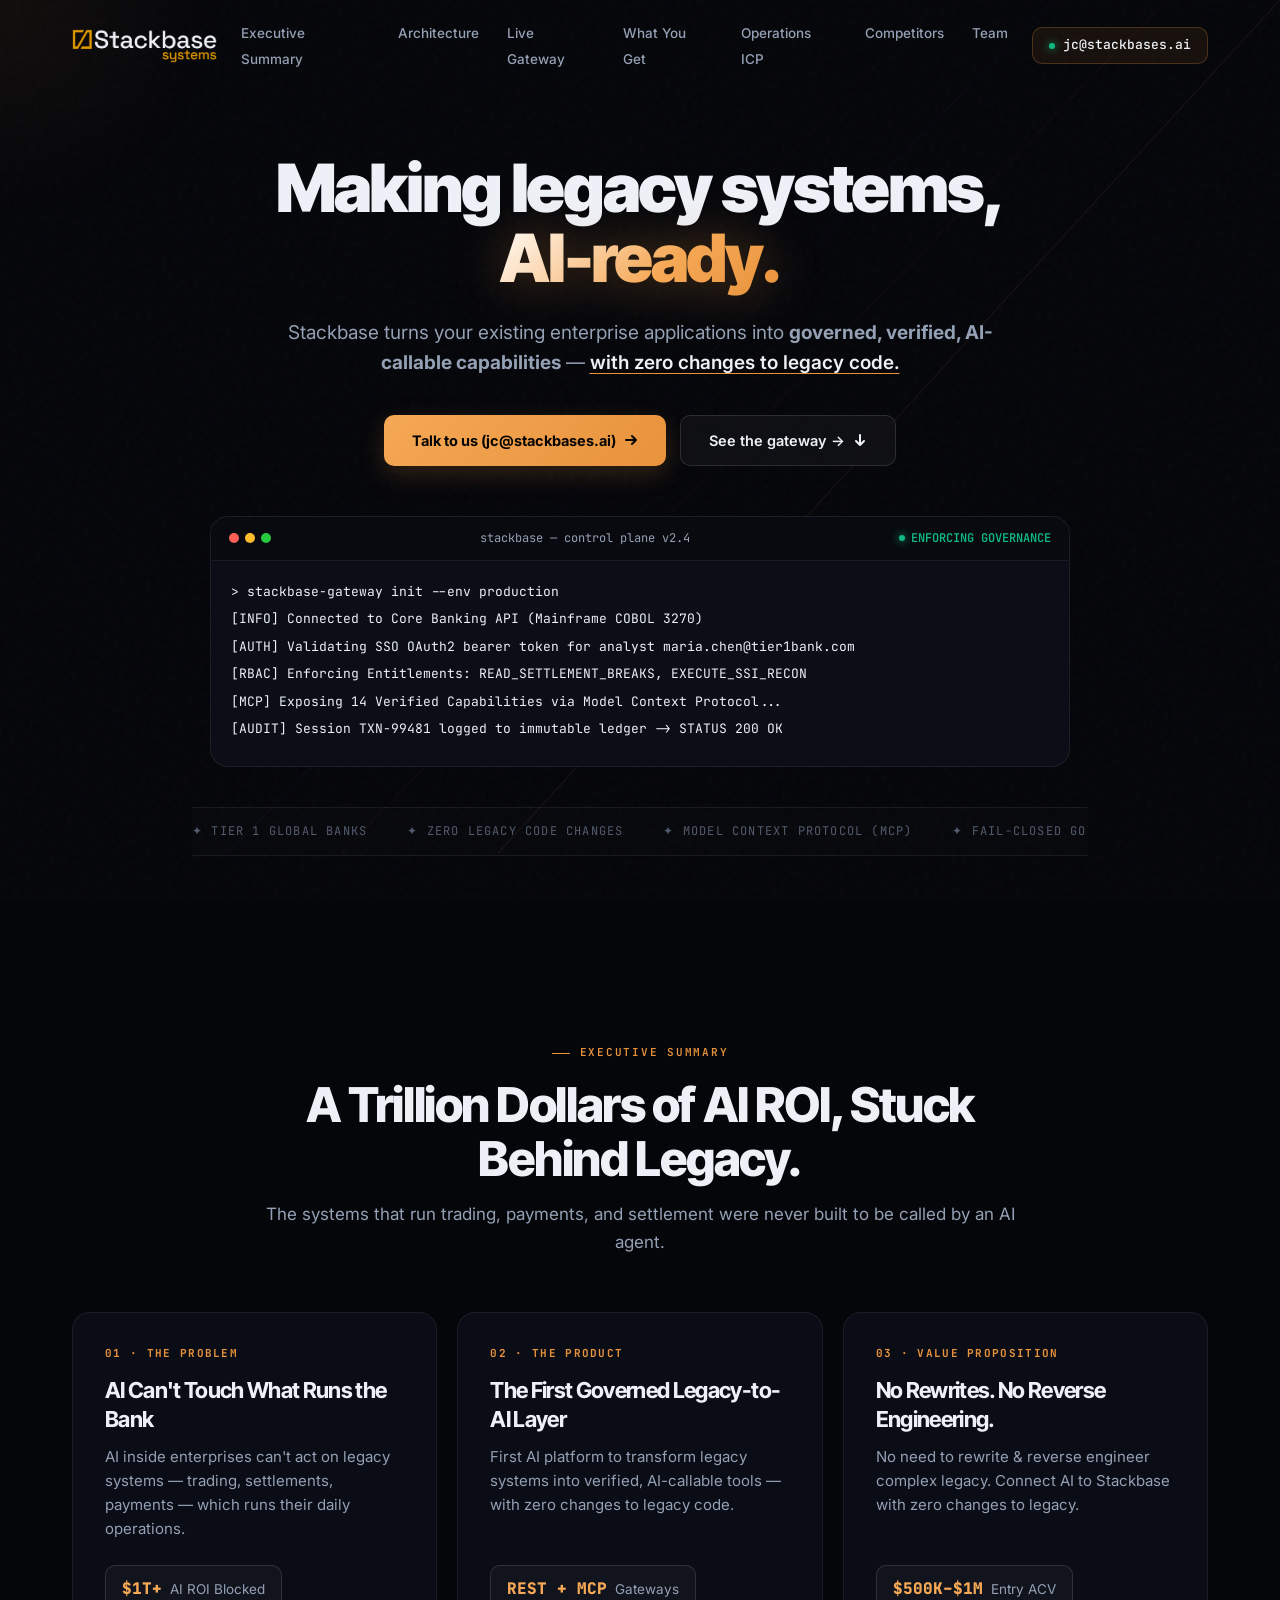
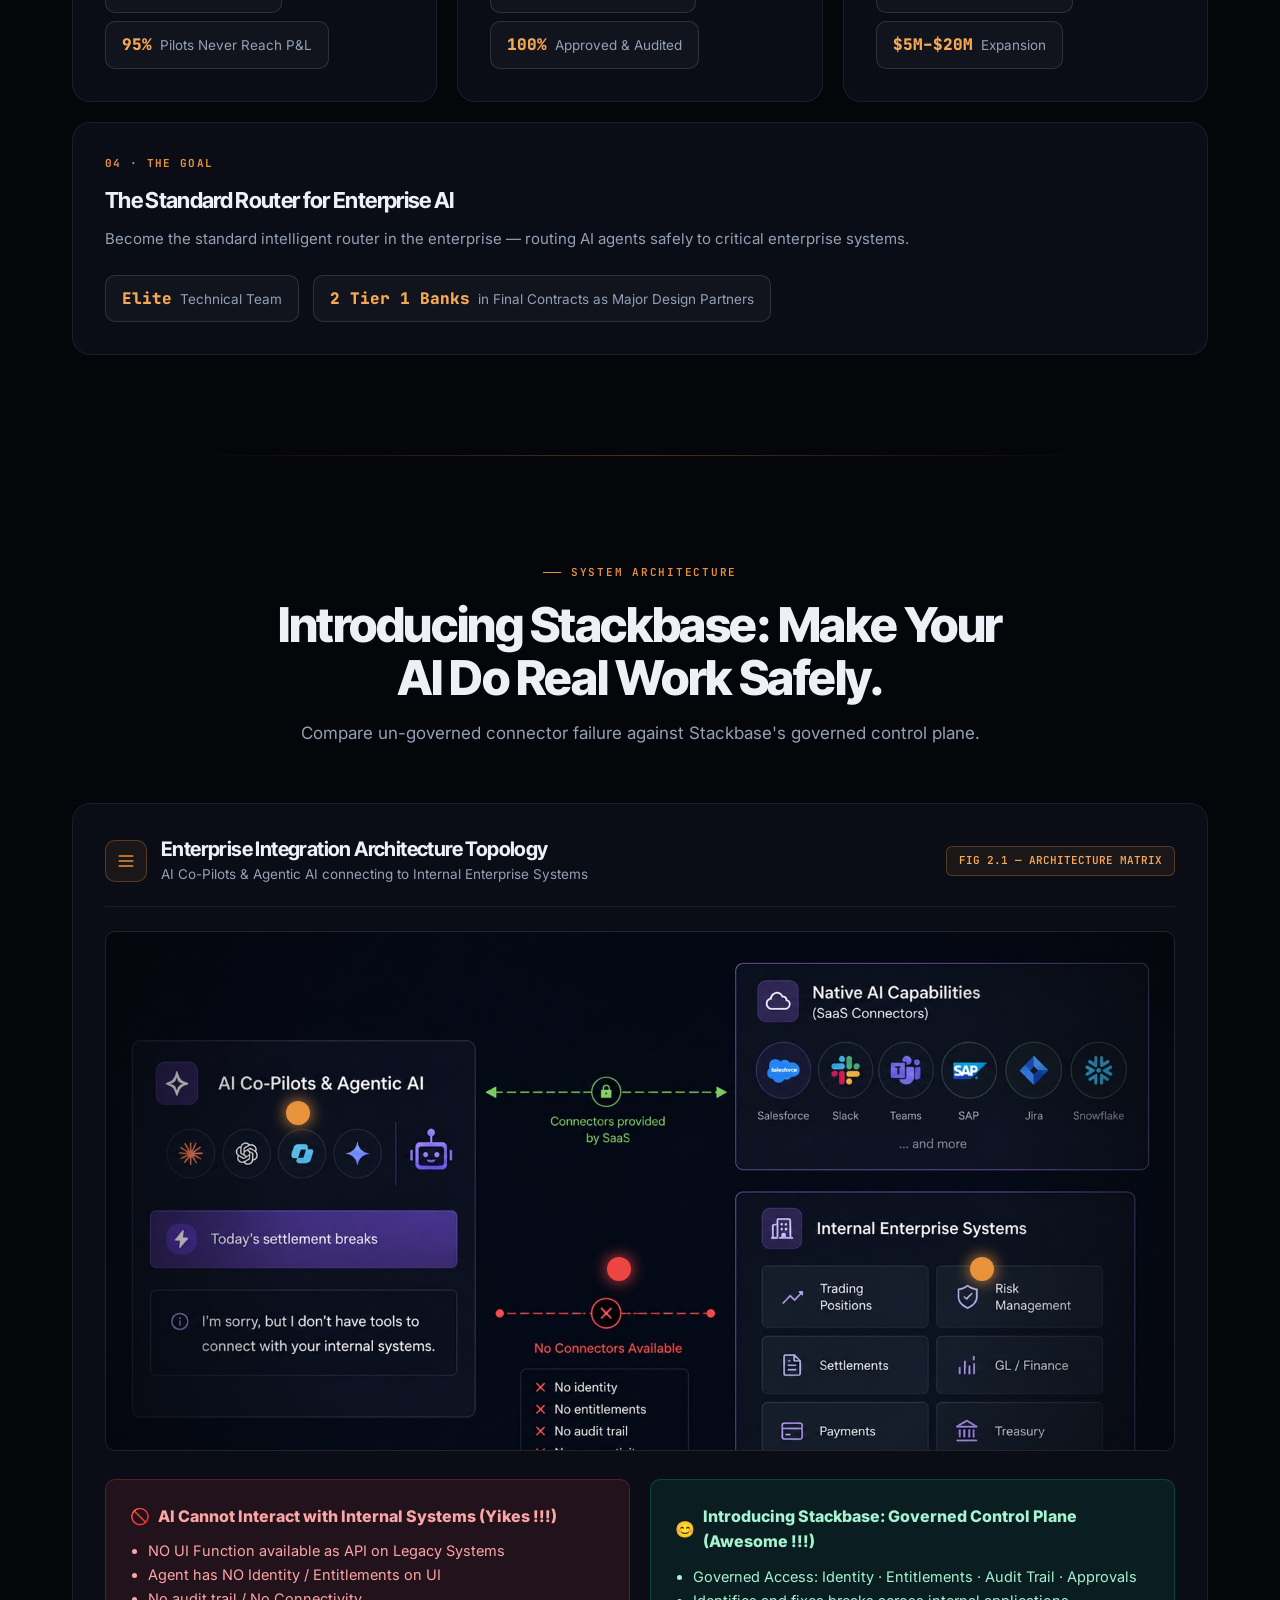
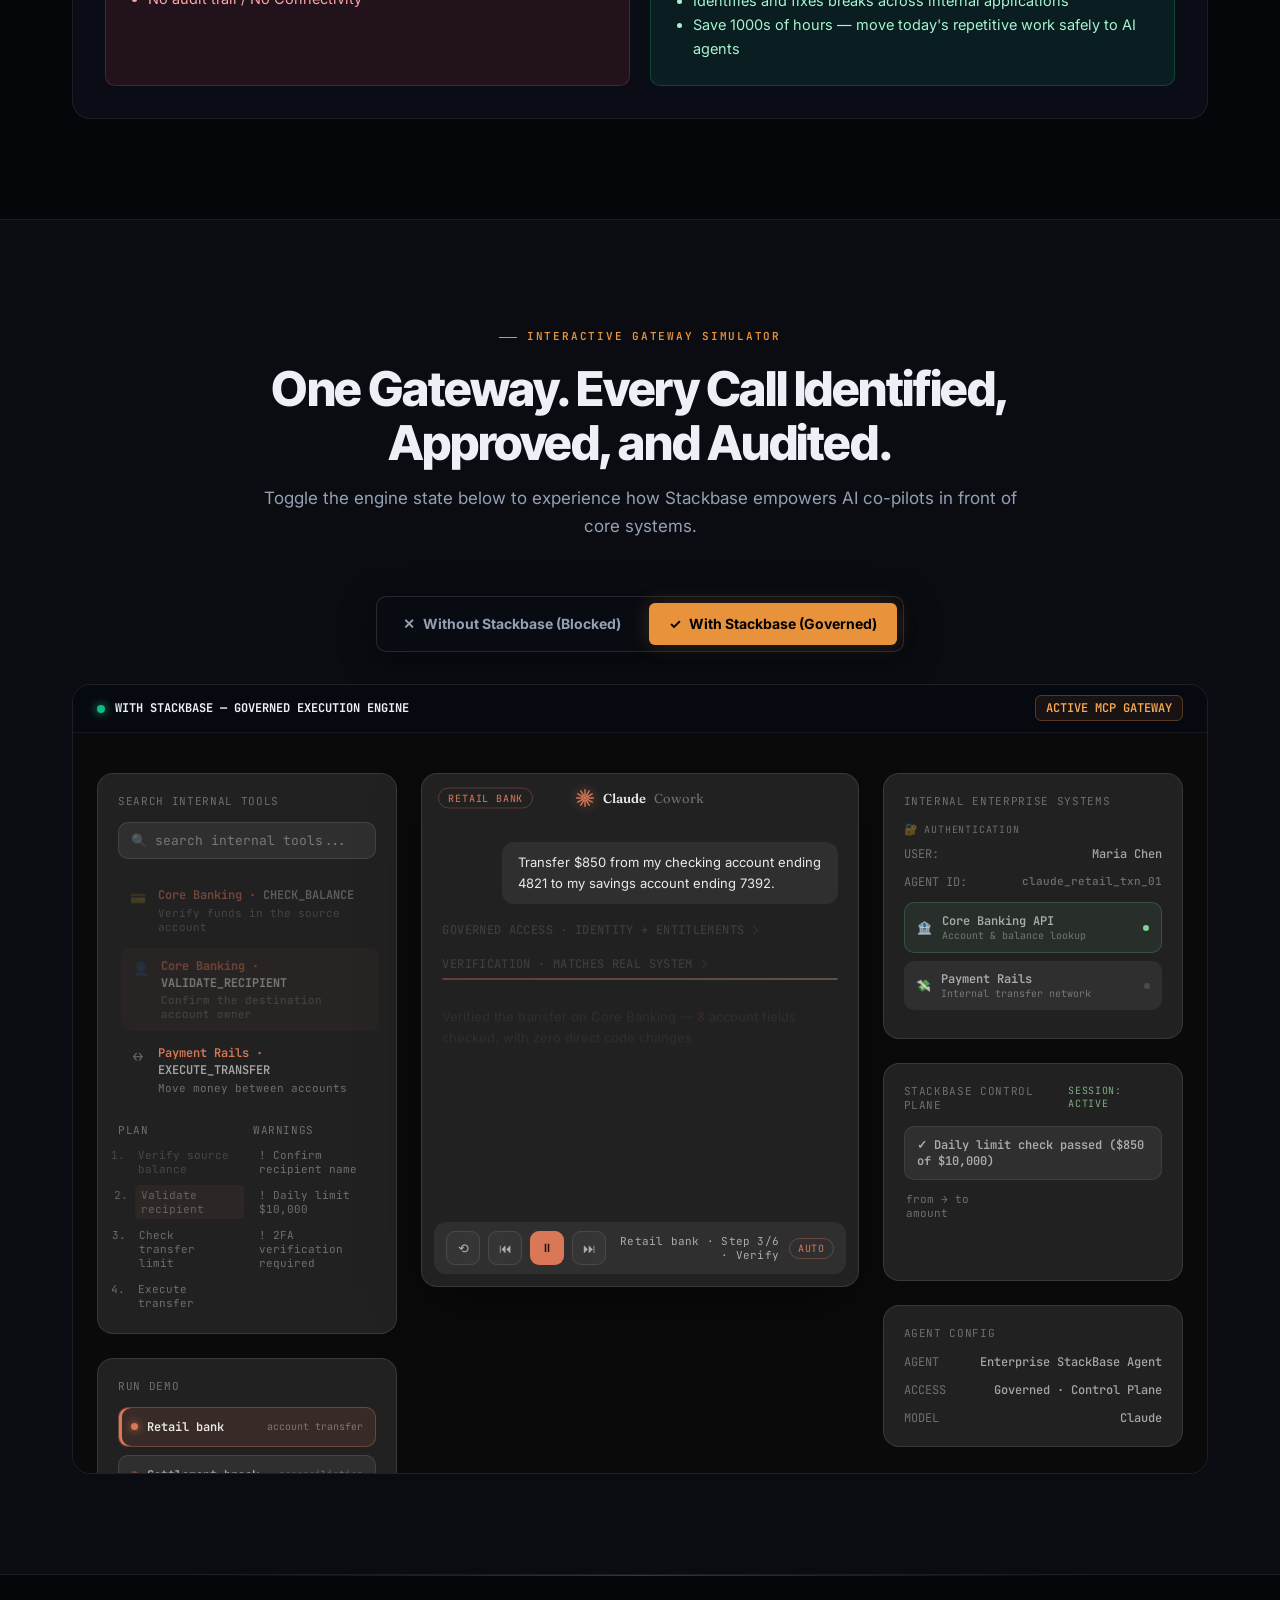
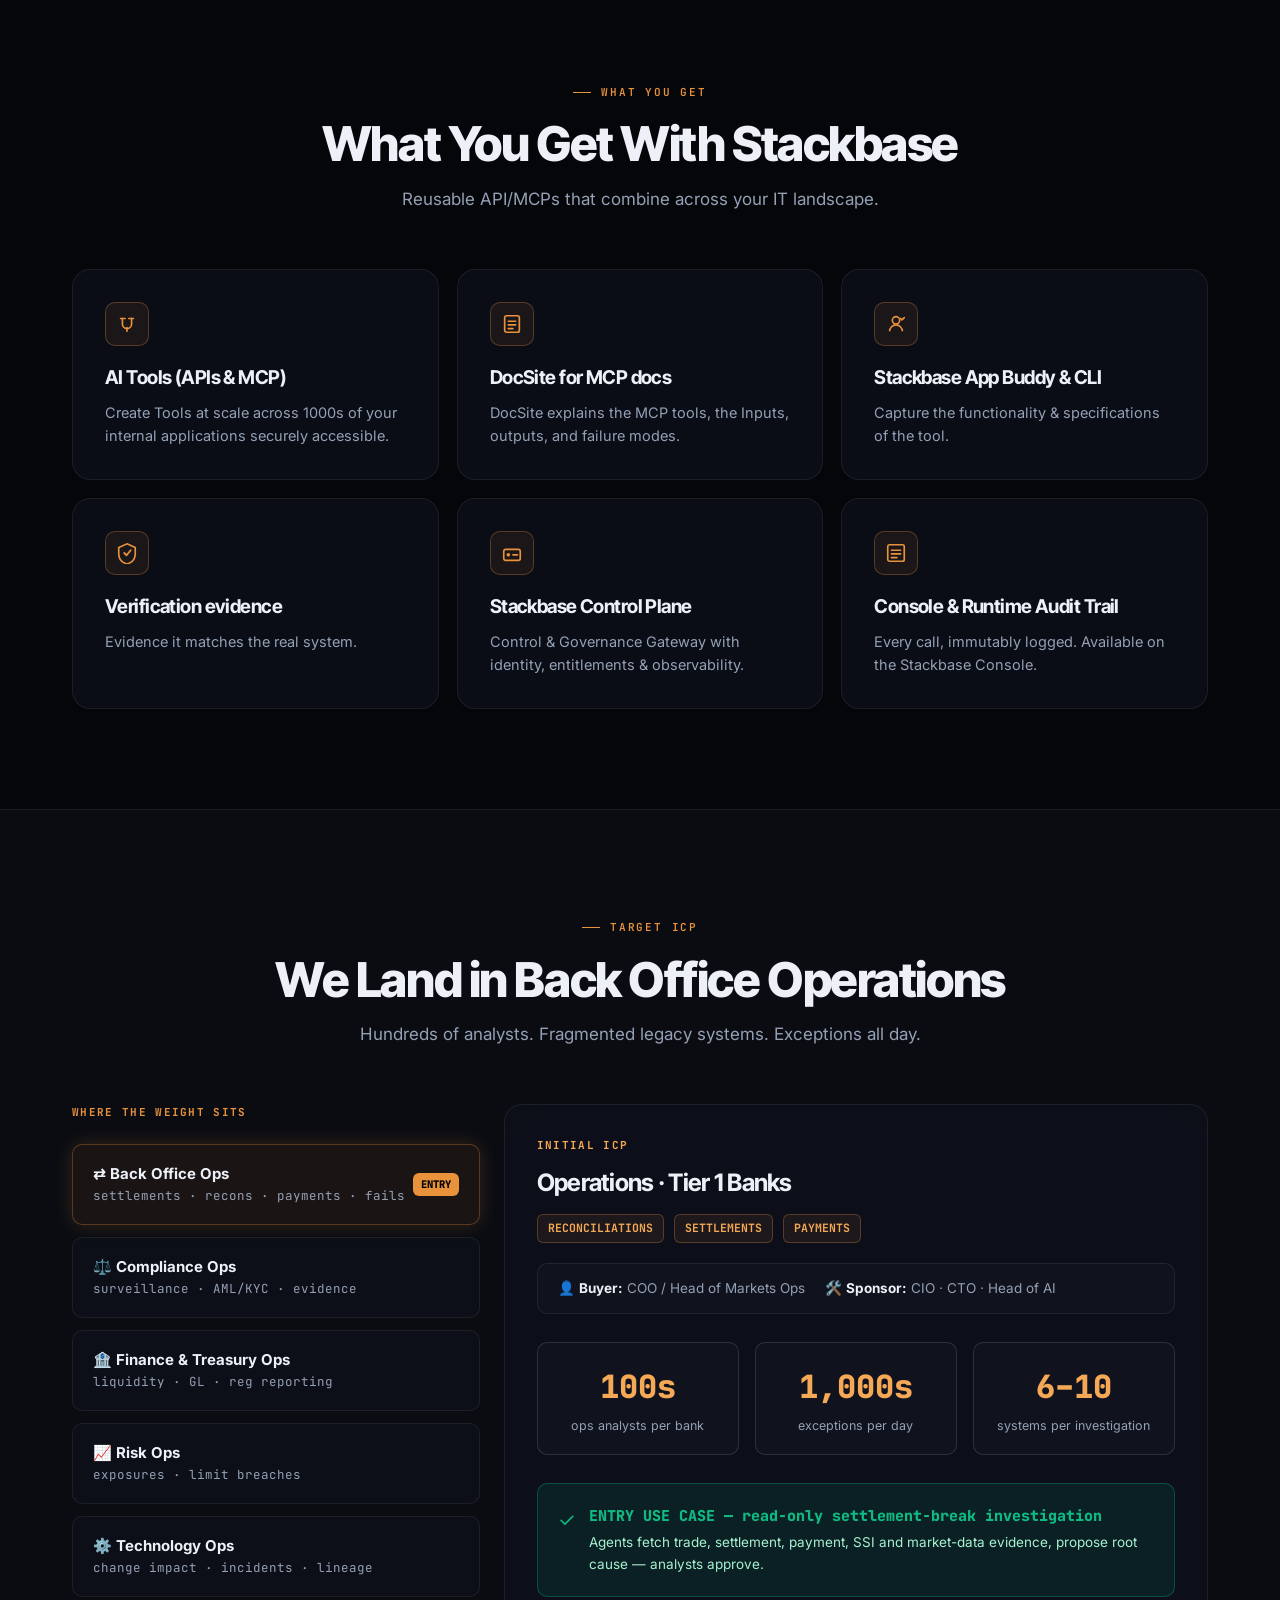
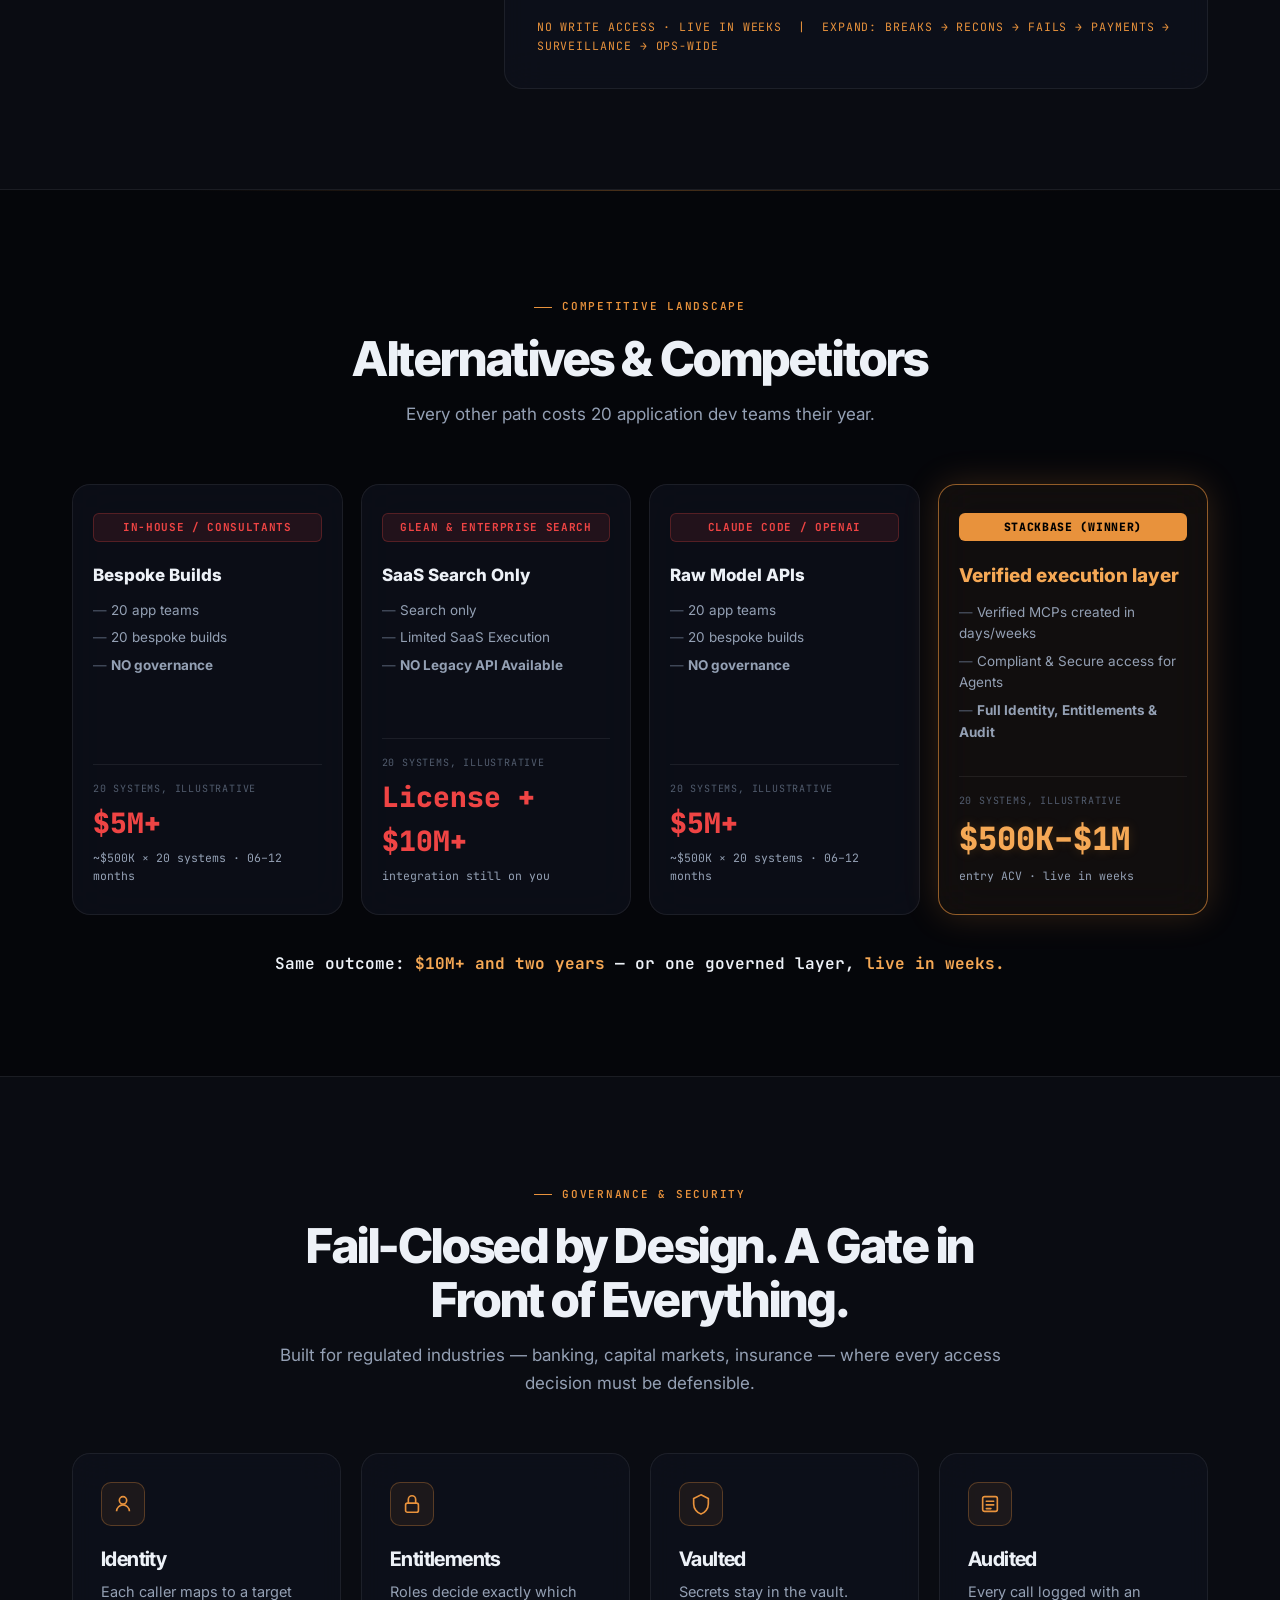
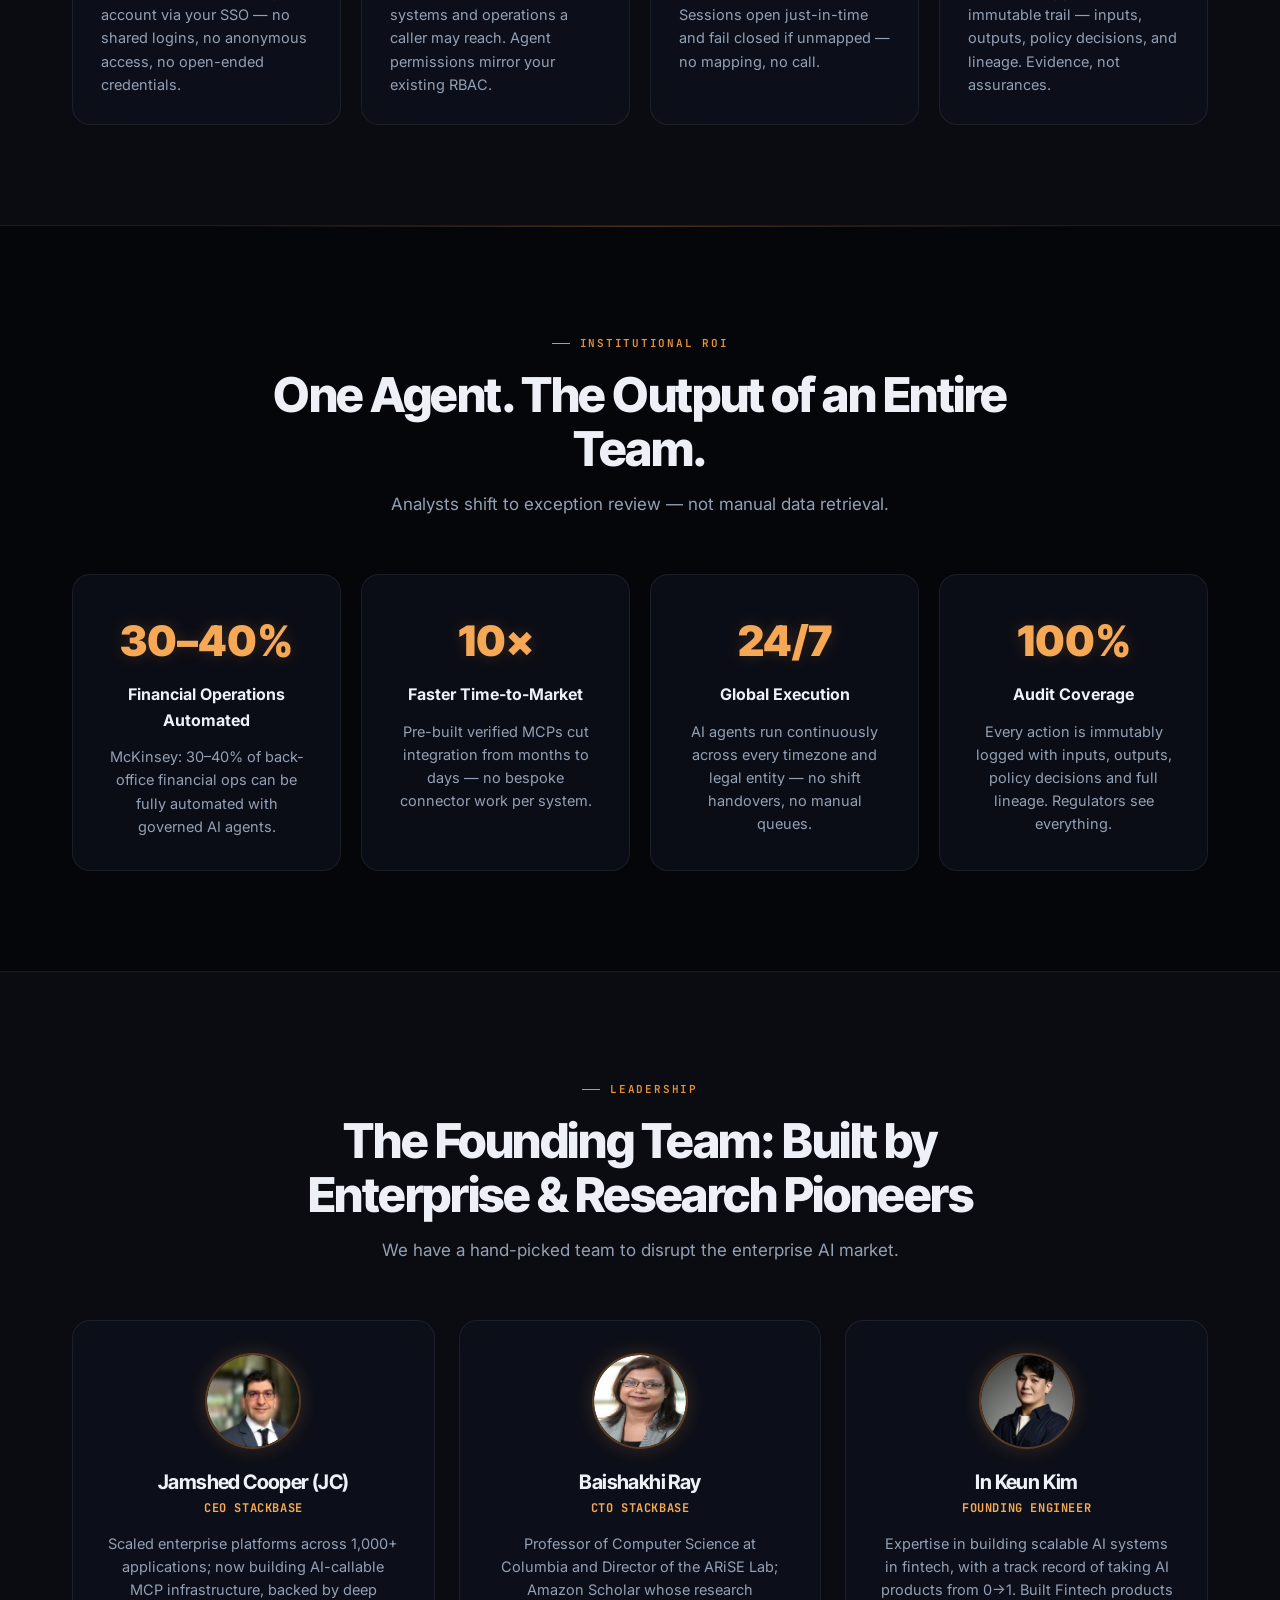
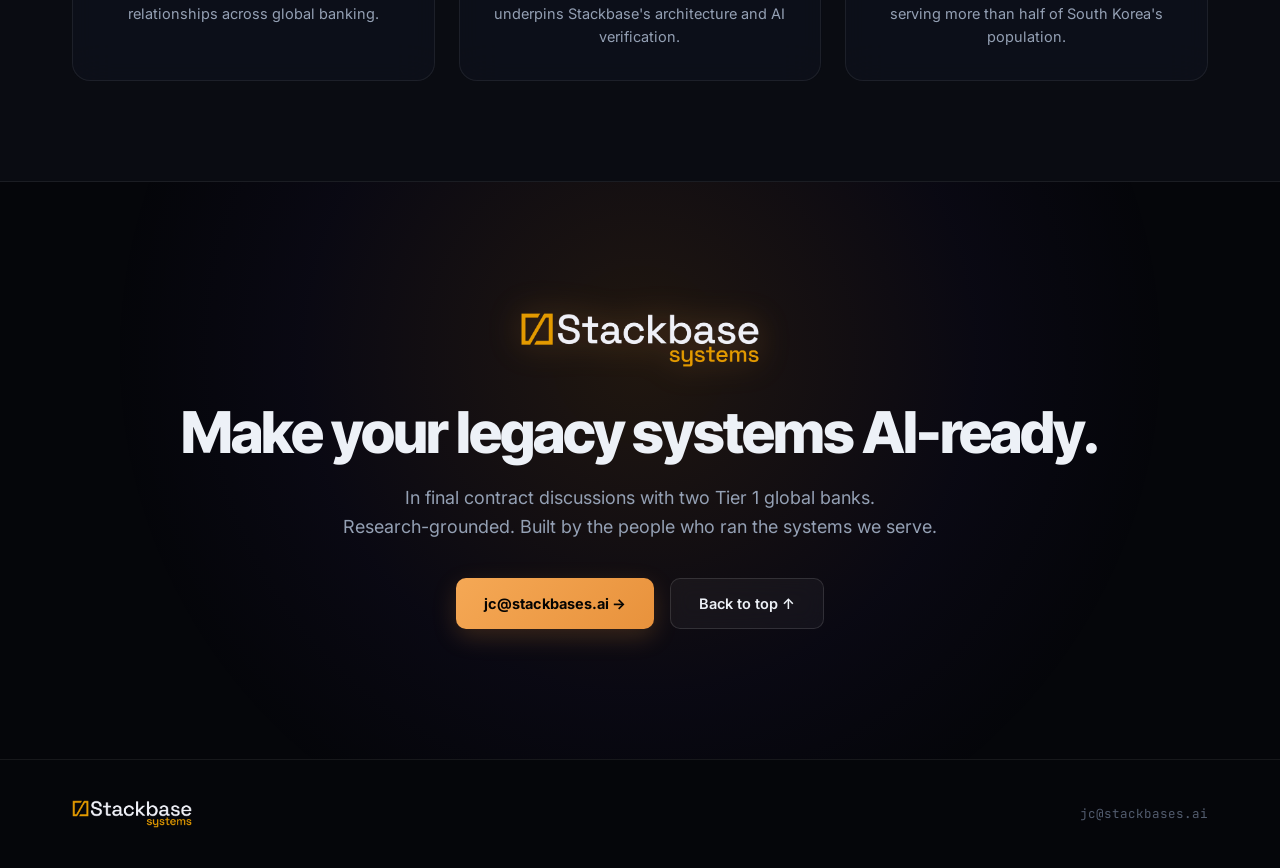
==== index.html @ 6e6e5e4a "Initial commit" ====
<!DOCTYPE html>
<html lang="en">

<head>
  <meta charset="UTF-8">
  <meta name="viewport" content="width=device-width, initial-scale=1.0">
  <title>Stackbase Systems — Making legacy systems, AI-ready.</title>
  <meta name="description"
    content="Stackbase turns your existing enterprise applications into governed, verified, AI-callable capabilities with zero changes to legacy code.">
  <meta property="og:title" content="Stackbase Systems — Making legacy systems, AI-ready.">
  <meta name="theme-color" content="#05060A">
  <link rel="preconnect" href="https://fonts.googleapis.com">
  <link rel="preconnect" href="https://fonts.gstatic.com" crossorigin>
  <link
    href="https://fonts.googleapis.com/css2?family=Inter+Tight:wght@500;600;700;800;900&family=Inter:wght@300;400;500;600;700&family=JetBrains+Mono:wght@400;500;600;700&display=swap"
    rel="stylesheet">
  <link rel="stylesheet" href="styles.css">
</head>

<body class="dark-theme">

  <!-- GLOBAL AMBIENT LAYERS -->
  <div id="scroll-progress"></div>
  <canvas id="aurora-canvas"></canvas>
  <canvas id="spark-canvas"></canvas>
  <div id="cursor-blob"></div>
  <div id="cursor-dot"></div>
  <div id="noise-overlay"></div>

  <!-- ================================================================ NAVBAR ================================================================ -->
  <header class="site-nav" id="siteNav">
    <div class="container nav-inner">
      <a href="#top" class="brand" aria-label="Stackbase Systems">
        <img src="logo.png" alt="Stackbase Systems Logo" class="brand-logo">
      </a>
      <nav>
        <ul class="nav-links" id="navLinks">
          <li><a href="#problem">Executive Summary</a></li>
          <li><a href="#architecture">Architecture</a></li>
          <li><a href="#signature">Live Gateway</a></li>
          <li><a href="#what-you-get">What You Get</a></li>
          <li><a href="#icp">Operations ICP</a></li>
          <li><a href="#competitors">Competitors</a></li>
          <li><a href="#team">Team</a></li>
        </ul>
      </nav>
      <div class="nav-right">
        <a href="mailto:jc@stackbases.ai" class="nav-cta" data-copy-email>
          <span class="nav-cta-dot"></span>jc@stackbases.ai
        </a>
        <button class="nav-mob-toggle" id="navToggle" aria-label="Toggle Menu">MENU</button>
      </div>
    </div>
  </header>

  <!-- ================================================================ HERO SECTION ================================================================ -->
  <div id="top"></div>
  <section class="hero" id="hero">
    <canvas id="grid-canvas"></canvas>
    <div class="hero-beams" aria-hidden="true">
      <svg viewBox="0 0 900 600" preserveAspectRatio="none" fill="none">
        <line class="beam" x1="900" y1="0" x2="350" y2="600" stroke="rgba(232,146,60,.4)" stroke-width="0.7" />
        <line class="beam" x1="820" y1="0" x2="240" y2="600" stroke="rgba(232,146,60,.3)" stroke-width="0.5" />
        <line class="beam" x1="740" y1="0" x2="160" y2="600" stroke="rgba(139,92,246,.3)" stroke-width="0.5" />
        <line class="beam" x1="660" y1="0" x2="80" y2="600" stroke="rgba(232,146,60,.2)" stroke-width="0.4" />
      </svg>
    </div>

    <div class="container hero-content">
      <div class="hero-eyebrow" data-reveal>
      </div>

      <h1 class="hero-h1" id="heroH1" data-reveal data-reveal-delay="100">
        <span class="h1-line1">Making legacy systems,</span>
        <span class="h1-line2"><span class="h1-accent" id="h1Accent">AI-ready.</span></span>
      </h1>

      <p class="hero-sub" data-reveal data-reveal-delay="200">
        Stackbase turns your existing enterprise applications into
        <strong>governed, verified, AI-callable capabilities</strong> —
        <span class="text-highlight">with zero changes to legacy code.</span>
      </p>

      <div class="hero-ctas" data-reveal data-reveal-delay="300">
        <a href="mailto:jc@stackbases.ai" class="btn-primary mag-btn" data-copy-email>
          <span class="btn-primary-inner">
            Talk to us (jc@stackbases.ai)
            <svg width="14" height="14" viewBox="0 0 14 14" fill="none">
              <path d="M2 7h10M8 3l4 4-4 4" stroke="currentColor" stroke-width="2" stroke-linecap="round"
                stroke-linejoin="round" />
            </svg>
          </span>
        </a>
        <a href="#signature" class="btn-secondary">
          <span>See the gateway →</span>
          <svg width="14" height="14" viewBox="0 0 14 14" fill="none">
            <path d="M7 2v10M3 8l4 4 4-4" stroke="currentColor" stroke-width="2" stroke-linecap="round"
              stroke-linejoin="round" />
          </svg>
        </a>
      </div>

      <!-- TERMINAL CONTROL PLANE WINDOW -->
      <div class="hero-terminal spotlight-card" data-reveal data-reveal-delay="420">
        <div class="term-chrome">
          <div class="term-dots">
            <span class="dot r"></span><span class="dot y"></span><span class="dot g"></span>
          </div>
          <span class="term-title">stackbase — control plane v2.4</span>
          <div class="term-status"><span class="term-status-dot"></span> ENFORCING GOVERNANCE</div>
        </div>
        <div class="term-body" id="termOutput"></div>
      </div>

      <!-- TICKER MARQUEE -->
      <div class="ticker-wrap" data-reveal>
        <div class="ticker-track" id="tickerTrack"></div>
      </div>
    </div><!-- /hero-content -->
  </section>

  <!-- ================================================================ SECTION 2: EXECUTIVE SUMMARY (BENTO GRID) ================================================================ -->
  <section class="pillars-section" id="problem">
    <div class="container">
      <div class="section-head center" data-reveal>
        <div class="eyebrow">Executive Summary</div>
        <h2 class="wavy-h2">A Trillion Dollars of AI ROI, Stuck Behind Legacy.</h2>
        <p>The systems that run trading, payments, and settlement were never built to be called by an AI agent.</p>
      </div>

      <div class="bento-grid" data-stagger>
        <!-- BENTO 01 -->
        <div class="bento-card spotlight-card">
          <div>
            <div class="bento-badge">01 · THE PROBLEM</div>
            <h3>AI Can't Touch What Runs the Bank</h3>
            <p>AI inside enterprises can't act on legacy systems — trading, settlements, payments — which runs their
              daily operations.</p>
          </div>
          <div class="bento-stat-row">
            <div class="stat-pill"><span class="stat-num">$1T+</span> AI ROI Blocked</div>
            <div class="stat-pill"><span class="stat-num">95%</span> Pilots Never Reach P&L</div>
          </div>
        </div>

        <!-- BENTO 02 -->
        <div class="bento-card spotlight-card">
          <div>
            <div class="bento-badge">02 · THE PRODUCT</div>
            <h3>The First Governed Legacy-to-AI Layer</h3>
            <p>First AI platform to transform legacy systems into verified, AI-callable tools — with zero changes to
              legacy code.</p>
          </div>
          <div class="bento-stat-row">
            <div class="stat-pill"><span class="stat-num">REST + MCP</span> Gateways</div>
            <div class="stat-pill"><span class="stat-num">100%</span> Approved & Audited</div>
          </div>
        </div>

        <!-- BENTO 03 -->
        <div class="bento-card spotlight-card">
          <div>
            <div class="bento-badge">03 · VALUE PROPOSITION</div>
            <h3>No Rewrites. No Reverse Engineering.</h3>
            <p>No need to rewrite & reverse engineer complex legacy. Connect AI to Stackbase with zero changes to
              legacy.</p>
          </div>
          <div class="bento-stat-row">
            <div class="stat-pill"><span class="stat-num">$500K–$1M</span> Entry ACV</div>
            <div class="stat-pill"><span class="stat-num">$5M–$20M</span> Expansion</div>
          </div>
        </div>

        <!-- BENTO 04 -->
        <div class="bento-card spotlight-card col-span-3">
          <div>
            <div class="bento-badge">04 · THE GOAL</div>
            <h3>The Standard Router for Enterprise AI</h3>
            <p>Become the standard intelligent router in the enterprise — routing AI agents safely to critical
              enterprise systems.</p>
          </div>
          <div class="bento-stat-row">
            <div class="stat-pill"><span class="stat-num">Elite</span> Technical Team</div>
            <div class="stat-pill"><span class="stat-num">2 Tier 1 Banks</span> in Final Contracts as Major Design
              Partners</div>
          </div>
        </div>
      </div>
    </div>
  </section>

  <!-- ================================================================ SECTION 3: SYSTEM ARCHITECTURE & FLOW DIAGRAM ================================================================ -->
  <section id="architecture" class="section-glow">
    <div class="container">
      <div class="section-head center" data-reveal>
        <div class="eyebrow">System Architecture</div>
        <h2 class="wavy-h2">Introducing Stackbase: Make Your AI Do Real Work Safely.</h2>
        <p>Compare un-governed connector failure against Stackbase's governed control plane.</p>
      </div>

      <!-- ARCHITECTURE DIAGRAM CONTAINER WITH IMAGE & INTERACTIVE HOTSPOTS -->
      <div class="diagram-wrapper spotlight-card" data-reveal>
        <div class="diagram-header">
          <div class="diagram-title-group">
            <div class="diagram-icon">
              <svg width="20" height="20" viewBox="0 0 24 24" fill="none">
                <path d="M4 6h16M4 12h16M4 18h16" stroke="#E8923C" stroke-width="2" stroke-linecap="round" />
              </svg>
            </div>
            <div>
              <h3>Enterprise Integration Architecture Topology</h3>
              <div class="diagram-sub">AI Co-Pilots & Agentic AI connecting to Internal Enterprise Systems</div>
            </div>
          </div>
          <div class="diagram-badge">FIG 2.1 — ARCHITECTURE MATRIX</div>
        </div>

        <div class="diagram-image-container">
          <img src="imageimage.jpeg"
            alt="Stackbase Architecture Diagram showing AI Co-Pilots connecting to Native AI Capabilities vs Internal Enterprise Systems"
            class="diagram-img">
          <div class="diagram-overlay-glow"></div>

          <!-- Hotspot Highlights for interactive UX -->
          <div class="hotspot hs-1" data-tooltip="AI Co-Pilots & Agents (Claude, ChatGPT, Custom Agents)">
            <div class="hotspot-pulse"></div>
          </div>
          <div class="hotspot hs-2" data-tooltip="Blocked Access: No Identity, No Audit Trail, No Connectivity">
            <div class="hotspot-pulse danger"></div>
          </div>
          <div class="hotspot hs-3"
            data-tooltip="Internal Enterprise Systems (Trading, Risk, Settlements, GL, Payments, Treasury)">
            <div class="hotspot-pulse"></div>
          </div>
        </div>

        <div class="diagram-footer-grid">
          <div class="df-card danger">
            <div class="df-head"><span>🚫</span> AI Cannot Interact with Internal Systems (Yikes !!!)</div>
            <ul style="margin-top:8px; padding-left:18px; line-height:1.65;">
              <li>NO UI Function available as API on Legacy Systems</li>
              <li>Agent has NO Identity / Entitlements on UI</li>
              <li>No audit trail / No Connectivity</li>
            </ul>
          </div>
          <div class="df-card success">
            <div class="df-head"><span>😊</span> Introducing Stackbase: Governed Control Plane (Awesome !!!)</div>
            <ul style="margin-top:8px; padding-left:18px; line-height:1.65;">
              <li>Governed Access: Identity · Entitlements · Audit Trail · Approvals</li>
              <li>Identifies and fixes breaks across internal applications</li>
              <li>Save 1000s of hours — move today's repetitive work safely to AI agents</li>
            </ul>
          </div>
        </div>
      </div>
    </div>
  </section>

  <!-- ================================================================ SECTION 4: LIVE GATEWAY SIMULATOR & COMPARISON ================================================================ -->
  <section id="signature" class="section-dark">
    <div class="container">
      <div class="section-head center" data-reveal>
        <div class="eyebrow">Interactive Gateway Simulator</div>
        <h2 class="wavy-h2">One Gateway. Every Call Identified, Approved, and Audited.</h2>
        <p>Toggle the engine state below to experience how Stackbase empowers AI co-pilots in front of core systems.</p>
      </div>

      <!-- TOGGLE CONTROLS -->
      <div class="gov-toggle-wrap" data-reveal>
        <div class="gov-toggle-container">
          <button id="btnWithout" class="toggle-btn">
            <span class="tb-icon">✕</span> Without Stackbase (Blocked)
          </button>
          <button id="btnWith" class="toggle-btn active">
            <span class="tb-icon">✓</span> With Stackbase (Governed)
          </button>
        </div>
      </div>

      <!-- DYNAMIC DEMO DISPLAY VIEWPORT -->
      <div class="demo-viewport-card spotlight-card" data-reveal>
        <div class="viewport-header">
          <div class="vh-left">
            <span class="vh-dot green" id="vhStatusDot"></span>
            <span class="vh-title" id="vhTitle">WITH STACKBASE — GOVERNED EXECUTION ENGINE</span>
          </div>
          <div class="vh-right">
            <span class="vh-badge" id="vhBadge">ACTIVE MCP GATEWAY</span>
          </div>
        </div>

        <div class="iframe-wrapper">
          <!-- WITH STACKBASE IFRAME -->
          <iframe id="iframeWith" src="sbclaude.html" class="demo-iframe active" title="With Stackbase Demo"></iframe>
          <!-- WITHOUT STACKBASE IFRAME -->
          <iframe id="iframeWithout" src="sbclaude-without.html" class="demo-iframe"
            title="Without Stackbase Demo"></iframe>
        </div>
      </div>
    </div>
  </section>

  <!-- ================================================================ SECTION 5: WHAT YOU GET WITH STACKBASE ================================================================ -->
  <section id="what-you-get" class="section-glow">
    <div class="container">
      <div class="section-head center" data-reveal>
        <div class="eyebrow">What You Get</div>
        <h2 class="wavy-h2">What You Get With Stackbase</h2>
        <p>Reusable API/MCPs that combine across your IT landscape.</p>
      </div>

      <div class="get-grid" data-stagger>
        <div class="get-card spotlight-card">
          <div class="get-icon"><svg width="22" height="22" viewBox="0 0 24 24" fill="none"><path d="M7 6v6a5 5 0 0 0 10 0V6" stroke="#E8923C" stroke-width="1.8" stroke-linecap="round"/><path d="M5 6h5M14 6h5M12 16v4" stroke="#E8923C" stroke-width="1.8" stroke-linecap="round"/></svg></div>
          <h3>AI Tools (APIs & MCP)</h3>
          <p>Create Tools at scale across 1000s of your internal applications securely accessible.</p>
        </div>

        <div class="get-card spotlight-card">
          <div class="get-icon"><svg width="22" height="22" viewBox="0 0 24 24" fill="none"><rect x="4" y="3" width="16" height="18" rx="2" stroke="#E8923C" stroke-width="1.8"/><path d="M8 9h8M8 13h8M8 17h5" stroke="#E8923C" stroke-width="1.8" stroke-linecap="round"/></svg></div>
          <h3>DocSite for MCP docs</h3>
          <p>DocSite explains the MCP tools, the Inputs, outputs, and failure modes.</p>
        </div>

        <div class="get-card spotlight-card">
          <div class="get-icon"><svg width="22" height="22" viewBox="0 0 24 24" fill="none"><circle cx="12" cy="8" r="4" stroke="#E8923C" stroke-width="1.8"/><path d="M5 20c0-4 3.5-7 7-7s7 3 7 7" stroke="#E8923C" stroke-width="1.8"/><path d="M17 6l1.5 1.5L21 5" stroke="#E8923C" stroke-width="1.8" stroke-linecap="round" stroke-linejoin="round"/></svg></div>
          <h3>Stackbase App Buddy & CLI</h3>
          <p>Capture the functionality & specifications of the tool.</p>
        </div>

        <div class="get-card spotlight-card">
          <div class="get-icon"><svg width="22" height="22" viewBox="0 0 24 24" fill="none"><path d="M12 2l9 4v7c0 6-3.8 9.5-9 11-5.2-1.5-9-5-9-11V6l9-4z" stroke="#E8923C" stroke-width="1.8"/><path d="M9 12l2.5 2.5L16 9" stroke="#E8923C" stroke-width="2" stroke-linecap="round" stroke-linejoin="round"/></svg></div>
          <h3>Verification evidence</h3>
          <p>Evidence it matches the real system.</p>
        </div>

        <div class="get-card spotlight-card">
          <div class="get-icon"><svg width="22" height="22" viewBox="0 0 24 24" fill="none"><rect x="3" y="8" width="18" height="12" rx="2" stroke="#E8923C" stroke-width="1.8"/><circle cx="8" cy="14" r="2" fill="#E8923C"/><path d="M13 14h5" stroke="#E8923C" stroke-width="1.8" stroke-linecap="round"/></svg></div>
          <h3>Stackbase Control Plane</h3>
          <p>Control & Governance Gateway with identity, entitlements & observability.</p>
        </div>

        <div class="get-card spotlight-card">
          <div class="get-icon"><svg width="22" height="22" viewBox="0 0 24 24" fill="none"><rect x="3" y="3" width="18" height="18" rx="2" stroke="#E8923C" stroke-width="1.8"/><path d="M7 9h10M7 13h10M7 17h6" stroke="#E8923C" stroke-width="1.8" stroke-linecap="round"/></svg></div>
          <h3>Console & Runtime Audit Trail</h3>
          <p>Every call, immutably logged. Available on the Stackbase Console.</p>
        </div>
      </div>
    </div>
  </section>

  <!-- ================================================================ SECTION 6: WE LAND IN BACK OFFICE OPERATIONS (ICP) ================================================================ -->
  <section id="icp" class="section-dark">
    <div class="container">
      <div class="section-head center" data-reveal>
        <div class="eyebrow">Target ICP</div>
        <h2 class="wavy-h2">We Land in Back Office Operations</h2>
        <p>Hundreds of analysts. Fragmented legacy systems. Exceptions all day.</p>
      </div>

      <div class="icp-split-layout" data-reveal>
        <!-- LEFT SIDE: WHERE THE WEIGHT SITS -->
        <div class="icp-left-list">
          <div
            style="font-family:var(--font-mono); font-size:11px; color:var(--amber); letter-spacing:0.12em; margin-bottom:10px; font-weight:700;">
            WHERE THE WEIGHT SITS</div>

          <div class="icp-item-card entry-card">
            <div>
              <div class="icp-item-title">⇄ Back Office Ops</div>
              <div class="icp-item-sub">settlements · recons · payments · fails</div>
            </div>
            <span class="icp-entry-badge">ENTRY</span>
          </div>

          <div class="icp-item-card">
            <div>
              <div class="icp-item-title">⚖️ Compliance Ops</div>
              <div class="icp-item-sub">surveillance · AML/KYC · evidence</div>
            </div>
          </div>

          <div class="icp-item-card">
            <div>
              <div class="icp-item-title">🏦 Finance & Treasury Ops</div>
              <div class="icp-item-sub">liquidity · GL · reg reporting</div>
            </div>
          </div>

          <div class="icp-item-card">
            <div>
              <div class="icp-item-title">📈 Risk Ops</div>
              <div class="icp-item-sub">exposures · limit breaches</div>
            </div>
          </div>

          <div class="icp-item-card">
            <div>
              <div class="icp-item-title">⚙️ Technology Ops</div>
              <div class="icp-item-sub">change impact · incidents · lineage</div>
            </div>
          </div>
        </div>

        <!-- RIGHT SIDE: INITIAL ICP PANEL -->
        <div class="icp-right-panel spotlight-card">
          <div
            style="font-family:var(--font-mono); font-size:11px; color:var(--amber-bright); letter-spacing:0.12em; margin-bottom:12px; font-weight:700;">
            INITIAL ICP</div>
          <h3 style="font-size:24px; margin-bottom:16px;">Operations · Tier 1 Banks</h3>

          <div class="icp-tags-row">
            <span class="icp-tag-pill">RECONCILIATIONS</span>
            <span class="icp-tag-pill">SETTLEMENTS</span>
            <span class="icp-tag-pill">PAYMENTS</span>
          </div>

          <div class="icp-stakeholders">
            <div class="icp-stakeholder-item">👤 <strong>Buyer:</strong> COO / Head of Markets Ops</div>
            <div class="icp-stakeholder-item">🛠️ <strong>Sponsor:</strong> CIO · CTO · Head of AI</div>
          </div>

          <div class="icp-stats-grid">
            <div class="icp-stat-box">
              <div class="icp-stat-val">100s</div>
              <div class="icp-stat-lbl">ops analysts per bank</div>
            </div>
            <div class="icp-stat-box">
              <div class="icp-stat-val">1,000s</div>
              <div class="icp-stat-lbl">exceptions per day</div>
            </div>
            <div class="icp-stat-box">
              <div class="icp-stat-val">6–10</div>
              <div class="icp-stat-lbl">systems per investigation</div>
            </div>
          </div>

          <div class="icp-entry-banner">
            <div class="icp-entry-icon">✓</div>
            <div>
              <div class="icp-entry-title">ENTRY USE CASE — read-only settlement-break investigation</div>
              <div class="icp-entry-desc">Agents fetch trade, settlement, payment, SSI and market-data evidence, propose
                root cause — analysts approve.</div>
            </div>
          </div>

          <div class="icp-footer-line">
            NO WRITE ACCESS · LIVE IN WEEKS &nbsp;|&nbsp; EXPAND: breaks → recons → fails → payments → surveillance →
            ops-wide
          </div>
        </div>
      </div>
    </div>
  </section>

  <!-- ================================================================ SECTION 7: ALTERNATIVES & COMPETITORS ================================================================ -->
  <section id="competitors" class="section-glow">
    <div class="container">
      <div class="section-head center" data-reveal>
        <div class="eyebrow">Competitive Landscape</div>
        <h2 class="wavy-h2">Alternatives & Competitors</h2>
        <p>Every other path costs 20 application dev teams their year.</p>
      </div>

      <div class="compare-matrix-grid" data-stagger>
        <!-- COL 1: IN-HOUSE -->
        <div class="compare-card standard spotlight-card">
          <div>
            <div class="compare-header-tag">IN-HOUSE / CONSULTANTS</div>
            <div class="compare-title">Bespoke Builds</div>
            <ul class="compare-features">
              <li>20 app teams</li>
              <li>20 bespoke builds</li>
              <li><strong>NO governance</strong></li>
            </ul>
          </div>
          <div class="compare-price-block">
            <div class="compare-subtag">20 SYSTEMS, ILLUSTRATIVE</div>
            <div class="compare-price">$5M+</div>
            <div class="compare-price-sub">~$500K × 20 systems · 06–12 months</div>
          </div>
        </div>

        <!-- COL 2: GLEAN -->
        <div class="compare-card standard spotlight-card">
          <div>
            <div class="compare-header-tag">GLEAN & ENTERPRISE SEARCH</div>
            <div class="compare-title">SaaS Search Only</div>
            <ul class="compare-features">
              <li>Search only</li>
              <li>Limited SaaS Execution</li>
              <li><strong>NO Legacy API Available</strong></li>
            </ul>
          </div>
          <div class="compare-price-block">
            <div class="compare-subtag">20 SYSTEMS, ILLUSTRATIVE</div>
            <div class="compare-price">License + $10M+</div>
            <div class="compare-price-sub">integration still on you</div>
          </div>
        </div>

        <!-- COL 3: CLAUDE CODE / OPENAI -->
        <div class="compare-card standard spotlight-card">
          <div>
            <div class="compare-header-tag">CLAUDE CODE / OPENAI</div>
            <div class="compare-title">Raw Model APIs</div>
            <ul class="compare-features">
              <li>20 app teams</li>
              <li>20 bespoke builds</li>
              <li><strong>NO governance</strong></li>
            </ul>
          </div>
          <div class="compare-price-block">
            <div class="compare-subtag">20 SYSTEMS, ILLUSTRATIVE</div>
            <div class="compare-price">$5M+</div>
            <div class="compare-price-sub">~$500K × 20 systems · 06–12 months</div>
          </div>
        </div>

        <!-- COL 4: STACKBASE (WINNER) -->
        <div class="compare-card winner spotlight-card">
          <div>
            <div class="compare-header-tag">STACKBASE (WINNER)</div>
            <div class="compare-title">Verified execution layer</div>
            <ul class="compare-features">
              <li>Verified MCPs created in days/weeks</li>
              <li>Compliant & Secure access for Agents</li>
              <li><strong>Full Identity, Entitlements & Audit</strong></li>
            </ul>
          </div>
          <div class="compare-price-block">
            <div class="compare-subtag">20 SYSTEMS, ILLUSTRATIVE</div>
            <div class="compare-price">$500K–$1M</div>
            <div class="compare-price-sub">entry ACV · live in weeks</div>
          </div>
        </div>
      </div>

      <div class="compare-footer-note" data-reveal>
        Same outcome: <strong>$10M+ and two years</strong> — or one governed layer, <strong>live in weeks.</strong>
      </div>
    </div>
  </section>

  <!-- ================================================================ SECTION 8: GOVERNANCE ================================================================ -->
  <section id="governance" class="section-dark">
    <div class="container">
      <div class="section-head center" data-reveal>
        <div class="eyebrow">Governance & Security</div>
        <h2 class="wavy-h2">Fail-Closed by Design. A Gate in Front of Everything.</h2>
        <p>Built for regulated industries — banking, capital markets, insurance — where every access decision must be
          defensible.</p>
      </div>

      <div class="bento-grid-4" data-stagger>
        <div class="glass-card gov-card spotlight-card">
          <div class="gov-card-icon">
            <svg width="22" height="22" viewBox="0 0 24 24" fill="none">
              <circle cx="12" cy="8" r="4" stroke="#E8923C" stroke-width="1.8" />
              <path d="M5 20c0-4 3.5-7 7-7s7 3 7 7" stroke="#E8923C" stroke-width="1.8" />
            </svg>
          </div>
          <h3>Identity</h3>
          <p>Each caller maps to a target account via your SSO — no shared logins, no anonymous access, no open-ended
            credentials.</p>
        </div>

        <div class="glass-card gov-card spotlight-card">
          <div class="gov-card-icon">
            <svg width="22" height="22" viewBox="0 0 24 24" fill="none">
              <rect x="5" y="11" width="14" height="10" rx="2" stroke="#E8923C" stroke-width="1.8" />
              <path d="M8 11V7a4 4 0 1 1 8 0v4" stroke="#E8923C" stroke-width="1.8" />
            </svg>
          </div>
          <h3>Entitlements</h3>
          <p>Roles decide exactly which systems and operations a caller may reach. Agent permissions mirror your
            existing RBAC.</p>
        </div>

        <div class="glass-card gov-card spotlight-card">
          <div class="gov-card-icon">
            <svg width="22" height="22" viewBox="0 0 24 24" fill="none">
              <path d="M12 2l8 4v6c0 5-3.5 9.5-8 11-4.5-1.5-8-6-8-11V6l8-4z" stroke="#E8923C" stroke-width="1.8" />
            </svg>
          </div>
          <h3>Vaulted</h3>
          <p>Secrets stay in the vault. Sessions open just-in-time and fail closed if unmapped — no mapping, no call.
          </p>
        </div>

        <div class="glass-card gov-card spotlight-card">
          <div class="gov-card-icon">
            <svg width="22" height="22" viewBox="0 0 24 24" fill="none">
              <rect x="4" y="4" width="16" height="16" rx="2" stroke="#E8923C" stroke-width="1.8" />
              <path d="M8 9h8M8 13h8M8 17h5" stroke="#E8923C" stroke-width="1.8" stroke-linecap="round" />
            </svg>
          </div>
          <h3>Audited</h3>
          <p>Every call logged with an immutable trail — inputs, outputs, policy decisions, and lineage. Evidence, not
            assurances.</p>
        </div>
      </div>
    </div>
  </section>

  <!-- ================================================================ SECTION 9: ECONOMICS & ROI ================================================================ -->
  <section id="economics" class="section-glow">
    <div class="container">
      <div class="section-head center" data-reveal>
        <div class="eyebrow">Institutional ROI</div>
        <h2 class="wavy-h2">One Agent. The Output of an Entire Team.</h2>
        <p>Analysts shift to exception review — not manual data retrieval.</p>
      </div>

      <div class="econ-grid" data-stagger>
        <div class="econ-tile spotlight-card">
          <div class="econ-val">30–40%</div>
          <div class="econ-lbl">Financial Operations Automated</div>
          <p class="econ-desc">McKinsey: 30–40% of back-office financial ops can be fully automated with governed AI
            agents.</p>
        </div>

        <div class="econ-tile spotlight-card">
          <div class="econ-val">10×</div>
          <div class="econ-lbl">Faster Time-to-Market</div>
          <p class="econ-desc">Pre-built verified MCPs cut integration from months to days — no bespoke connector work
            per system.</p>
        </div>

        <div class="econ-tile spotlight-card">
          <div class="econ-val">24/7</div>
          <div class="econ-lbl">Global Execution</div>
          <p class="econ-desc">AI agents run continuously across every timezone and legal entity — no shift handovers,
            no manual queues.</p>
        </div>

        <div class="econ-tile spotlight-card">
          <div class="econ-val">100%</div>
          <div class="econ-lbl">Audit Coverage</div>
          <p class="econ-desc">Every action is immutably logged with inputs, outputs, policy decisions and full lineage.
            Regulators see everything.</p>
        </div>
      </div>
    </div>
  </section>

  <!-- ================================================================ SECTION 10: FOUNDING TEAM ================================================================ -->
  <section id="team" class="section-dark">
    <div class="container">
      <div class="section-head center" data-reveal>
        <div class="eyebrow">Leadership</div>
        <h2 class="wavy-h2">The Founding Team: Built by Enterprise & Research Pioneers</h2>
        <p>We have a hand-picked team to disrupt the enterprise AI market.</p>
      </div>

      <div class="team-grid" data-stagger>
        <!-- JAMSHED COOPER (JC) -->
        <div class="team-card spotlight-card">
          <div class="team-avatar-wrapper">
            <img src="jc.png" alt="Jamshed Cooper (JC)" class="team-photo"
              onerror="this.onerror=null; this.src='jc.jpg'; if(!this.complete||this.naturalWidth===0){this.src='jc.jpeg';} if(!this.complete||this.naturalWidth===0){this.style.display='none'; this.nextElementSibling.style.display='block';}">
            <svg width="44" height="44" viewBox="0 0 64 64" fill="none" style="display:none;">
              <circle cx="32" cy="24" r="13" stroke="#E8923C" stroke-width="2" />
              <path d="M8 56c0-13.3 10.7-21 24-21s24 7.7 24 21" stroke="#E8923C" stroke-width="2" />
            </svg>
          </div>
          <div class="team-info">
            <h3 class="team-name">Jamshed Cooper (JC)</h3>
            <div class="team-role">CEO Stackbase</div>
            <p>Scaled enterprise platforms across 1,000+ applications; now building AI-callable MCP infrastructure,
              backed by deep relationships across global banking.</p>
          </div>
        </div>

        <!-- BAISHAKHI RAY (RAY) -->
        <div class="team-card spotlight-card">
          <div class="team-avatar-wrapper">
            <img src="ray.png" alt="Baishakhi Ray" class="team-photo"
              onerror="this.onerror=null; this.src='ray.jpg'; if(!this.complete||this.naturalWidth===0){this.src='ray.jpeg';} if(!this.complete||this.naturalWidth===0){this.style.display='none'; this.nextElementSibling.style.display='block';}">
            <svg width="44" height="44" viewBox="0 0 64 64" fill="none" style="display:none;">
              <circle cx="32" cy="24" r="13" stroke="#E8923C" stroke-width="2" />
              <path d="M8 56c0-13.3 10.7-21 24-21s24 7.7 24 21" stroke="#E8923C" stroke-width="2" />
            </svg>
          </div>
          <div class="team-info">
            <h3 class="team-name">Baishakhi Ray</h3>
            <div class="team-role">CTO Stackbase</div>
            <p>Professor of Computer Science at Columbia and Director of the ARiSE Lab; Amazon Scholar whose research
              underpins Stackbase's architecture and AI verification.</p>
          </div>
        </div>

        <!-- IN KEUN KIM (INK) -->
        <div class="team-card spotlight-card">
          <div class="team-avatar-wrapper">
            <img src="ink.png" alt="In Keun Kim" class="team-photo"
              onerror="this.onerror=null; this.src='ink.jpg'; if(!this.complete||this.naturalWidth===0){this.src='ink.jpeg';} if(!this.complete||this.naturalWidth===0){this.style.display='none'; this.nextElementSibling.style.display='block';}">
            <svg width="44" height="44" viewBox="0 0 64 64" fill="none" style="display:none;">
              <circle cx="32" cy="24" r="13" stroke="#E8923C" stroke-width="2" />
              <path d="M8 56c0-13.3 10.7-21 24-21s24 7.7 24 21" stroke="#E8923C" stroke-width="2" />
            </svg>
          </div>
          <div class="team-info">
            <h3 class="team-name">In Keun Kim</h3>
            <div class="team-role">Founding Engineer</div>
            <p>Expertise in building scalable AI systems in fintech, with a track record of taking AI products from 0→1.
              Built Fintech products serving more than half of South Korea's population.</p>
          </div>
        </div>
      </div>
    </div>
  </section>

  <!-- ================================================================ FINAL CTA ================================================================ -->
  <section class="final-cta">
    <div class="container final-cta-inner" data-reveal>
      <div class="final-logo-wrap">
        <img src="logo.png" alt="Stackbase Systems Logo" style="height:56px; width:auto;">
      </div>
      <h2 class="final-h2">Make your legacy systems AI-ready.</h2>
      <p class="final-sub">In final contract discussions with two Tier 1 global banks.<br>Research-grounded. Built by
        the people who ran the systems we serve.</p>
      <div class="final-ctas">
        <a href="mailto:jc@stackbases.ai" class="btn-primary mag-btn" data-copy-email>
          <span class="btn-primary-inner">jc@stackbases.ai →</span>
        </a>
        <a href="#top" class="btn-secondary">Back to top ↑</a>
      </div>
    </div>
  </section>

  <!-- ================================================================ FOOTER ================================================================ -->
  <footer>
    <div class="container footer-inner">
      <a href="#top" class="footer-brand">
        <img src="logo.png" alt="Stackbase Systems" class="footer-logo" style="height:28px; width:auto;">
      </a>
      <div class="footer-meta">
        <a href="mailto:jc@stackbases.ai" data-copy-email>jc@stackbases.ai</a>
      </div>
    </div>
  </footer>

  <script src="main.js" defer></script>
</body>

</html>
---- styles.css ----
/* ================================================================
   STACKBASE SYSTEMS — DEFINITIVE ULTRA-LUXE DESIGN SYSTEM
   Linear / Stripe / Vercel Grade Architecture & Typography
   ================================================================ */

@import url('https://fonts.googleapis.com/css2?family=Inter+Tight:wght@500;600;700;800;900&family=Inter:wght@300;400;500;600;700&family=JetBrains+Mono:wght@400;500;600;700&display=swap');

:root {
  /* Color Palette — Deep Obsidian & Precision Amber Accents */
  --bg: #05060A;
  --bg-secondary: #0A0C12;
  --bg-card: rgba(15, 18, 28, 0.7);
  --bg-card-hover: rgba(22, 27, 42, 0.9);

  /* Glass Borders */
  --b-subtle: rgba(255, 255, 255, 0.07);
  --b-medium: rgba(255, 255, 255, 0.12);
  --b-amber: rgba(232, 146, 60, 0.3);
  --b-amber-strong: rgba(232, 146, 60, 0.6);

  /* Text Colors */
  --t-main: #EDF1F7;
  --t-muted: #94A0B4;
  --t-dim: #525C6E;

  /* Accents */
  --amber: #E8923C;
  --amber-bright: #F5A855;
  --amber-glow: rgba(232, 146, 60, 0.2);
  --amber-soft: rgba(232, 146, 60, 0.07);

  --emerald: #10B981;
  --emerald-soft: rgba(16, 185, 129, 0.1);

  --crimson: #EF4444;
  --crimson-soft: rgba(239, 68, 68, 0.1);

  /* Fonts */
  --font-display: 'Inter Tight', -apple-system, sans-serif;
  --font-body: 'Inter', -apple-system, sans-serif;
  --font-mono: 'JetBrains Mono', monospace;

  /* Easing & Spacing */
  --ease: cubic-bezier(0.16, 1, 0.3, 1);
  --radius-sm: 6px;
  --radius-md: 10px;
  --radius-lg: 18px;
  --max-w: 1200px;
}

/* ================================================================ RESET & BASE STYLES ================================================================ */
*, *::before, *::after { box-sizing: border-box; margin: 0; padding: 0; }
html { scroll-behavior: smooth; font-size: 16px; }
body {
  background-color: var(--bg);
  color: var(--t-main);
  font-family: var(--font-body);
  line-height: 1.6;
  -webkit-font-smoothing: antialiased;
  -moz-osx-font-smoothing: grayscale;
  overflow-x: hidden;
}
::selection { background: var(--amber); color: #000; }
a { color: inherit; text-decoration: none; }
img { max-width: 100%; height: auto; display: block; }
button { font: inherit; cursor: pointer; border: none; background: none; }

.container { max-width: var(--max-w); margin: 0 auto; padding: 0 32px; }
@media (max-width: 640px) { .container { padding: 0 18px; } }

section { position: relative; z-index: 2; padding: 100px 0; }
@media (max-width: 768px) { section { padding: 70px 0; } }

.section-dark { background: var(--bg-secondary); border-top: 1px solid var(--b-subtle); border-bottom: 1px solid var(--b-subtle); }
.section-glow { position: relative; background: var(--bg); }
.section-glow::before {
  content: '';
  position: absolute; top: 0; left: 50%; transform: translateX(-50%);
  width: min(900px, 90%); height: 1px;
  background: linear-gradient(90deg, transparent, var(--b-amber), transparent);
  pointer-events: none;
}

/* ================================================================ BACKGROUND LAYERS & CANVAS ================================================================ */
#scroll-progress {
  position: fixed; top: 0; left: 0; right: 0; height: 2px; z-index: 1000;
  background: linear-gradient(90deg, var(--amber), var(--amber-bright));
  transform-origin: left; transform: scaleX(0);
  box-shadow: 0 0 12px var(--amber);
}
#aurora-canvas { position: fixed; inset: 0; z-index: 0; pointer-events: none; opacity: 0.45; }
#spark-canvas { position: fixed; inset: 0; z-index: 999; pointer-events: none; }
#cursor-blob {
  position: fixed; width: 450px; height: 450px; border-radius: 50%;
  background: radial-gradient(circle, rgba(232, 146, 60, 0.06) 0%, transparent 70%);
  transform: translate(-50%, -50%); pointer-events: none; z-index: 1;
}
#cursor-dot { display: none; }
#noise-overlay {
  position: fixed; inset: 0; z-index: 2; pointer-events: none; opacity: 0.025;
  background-image: url("data:image/svg+xml,%3Csvg viewBox='0 0 200 200' xmlns='http://www.w3.org/2000/svg'%3E%3Cfilter id='n'%3E%3CfeTurbulence type='fractalNoise' baseFrequency='.85' numOctaves='4' stitchTiles='stitch'/%3E%3C/filter%3E%3Crect width='100%25' height='100%25' filter='url(%23n)'/%3E%3C/svg%3E");
}

/* ================================================================ CLEAN EXECUTIVE TYPOGRAPHY ================================================================ */
h1, h2, h3, h4 { font-family: var(--font-display); font-weight: 800; letter-spacing: -0.03em; color: var(--t-main); }
h2 { font-size: clamp(30px, 3.8vw, 48px); line-height: 1.12; }
h3 { font-size: 20px; font-weight: 700; line-height: 1.3; }

/* CLEAN EYEBROW — MINIMALIST & NO AWKWARD PILL BORDER */
.eyebrow {
  display: inline-flex; align-items: center; gap: 10px;
  font-family: var(--font-mono); font-size: 11px; font-weight: 600;
  letter-spacing: 0.16em; text-transform: uppercase; color: var(--amber);
  margin-bottom: 16px; background: transparent; border: none; padding: 0;
}
.eyebrow::before {
  content: ''; width: 18px; height: 1px; background: var(--amber); display: inline-block;
}

.section-head { max-width: 760px; margin-bottom: 56px; }
.section-head p { color: var(--t-muted); font-size: 17px; line-height: 1.65; margin-top: 14px; font-weight: 400; }
.section-head.center { text-align: center; margin-left: auto; margin-right: auto; }
.section-head.center p { margin-left: auto; margin-right: auto; }
.section-head.center .eyebrow { justify-content: center; }
.section-head.center .eyebrow::before { display: inline-block; }

/* REVEAL ANIMATIONS */
[data-reveal] {
  opacity: 0; transform: translateY(22px);
  transition: opacity 0.75s var(--ease), transform 0.75s var(--ease);
}
[data-reveal].in { opacity: 1; transform: translateY(0); }
[data-reveal-delay="100"] { transition-delay: 0.1s; }
[data-reveal-delay="200"] { transition-delay: 0.2s; }
[data-reveal-delay="300"] { transition-delay: 0.3s; }
[data-reveal-delay="420"] { transition-delay: 0.42s; }

/* ================================================================ SPOTLIGHT CARDS ================================================================ */
.spotlight-card {
  background: var(--bg-card);
  border: 1px solid var(--b-subtle);
  border-radius: var(--radius-lg);
  backdrop-filter: blur(20px) saturate(160%);
  position: relative; overflow: hidden;
  transition: border-color 0.35s ease, box-shadow 0.35s ease, transform 0.35s var(--ease);
}
.spotlight-card::before {
  content: '';
  position: absolute; inset: 0;
  background: radial-gradient(600px circle at var(--mouse-x, 50%) var(--mouse-y, 50%), rgba(232, 146, 60, 0.09), transparent 40%);
  opacity: 0; transition: opacity 0.35s ease; pointer-events: none;
}
.spotlight-card:hover::before { opacity: 1; }
.spotlight-card:hover {
  border-color: var(--b-amber);
  box-shadow: 0 16px 40px -10px rgba(0, 0, 0, 0.6), 0 0 25px var(--amber-glow);
  transform: translateY(-2px);
}

/* ================================================================ NAVBAR ================================================================ */
.site-nav {
  position: fixed; top: 0; left: 0; right: 0; z-index: 200;
  padding: 20px 0; transition: all 0.35s var(--ease);
}
.site-nav.scrolled {
  padding: 12px 0; background: rgba(5, 6, 10, 0.88);
  backdrop-filter: blur(18px) saturate(160%);
  border-bottom: 1px solid var(--b-subtle);
  box-shadow: 0 8px 32px rgba(0, 0, 0, 0.8);
}
.nav-inner { display: flex; align-items: center; justify-content: space-between; gap: 24px; }
.brand-logo { height: 34px; width: auto; display: block; }
.nav-links { display: flex; gap: 28px; list-style: none; }
.nav-links a { font-size: 13.5px; font-weight: 500; color: var(--t-muted); transition: color 0.2s ease; }
.nav-links a:hover { color: var(--t-main); }

/* CLEAN CRISP NAV CTA — NO CHEAP CAPSULE BORDER */
.nav-cta {
  display: inline-flex; align-items: center; gap: 8px;
  background: rgba(232, 146, 60, 0.08); border: 1px solid rgba(232, 146, 60, 0.25);
  color: var(--t-main); padding: 7px 16px; border-radius: var(--radius-md);
  font-family: var(--font-mono); font-size: 13px; font-weight: 500;
  transition: all 0.25s var(--ease);
}
.nav-cta:hover {
  background: rgba(232, 146, 60, 0.18); border-color: var(--amber);
  box-shadow: 0 0 20px var(--amber-glow); color: #FFF;
}
.nav-cta-dot { width: 6px; height: 6px; border-radius: 50%; background: var(--emerald); box-shadow: 0 0 8px var(--emerald); }
/* ================================================================ RESPONSIVE NAV FIX ================================================================ */
@media (max-width: 1100px) and (min-width: 941px) {
  .nav-links { gap: 18px; }
  .nav-links a { font-size: 12.5px; }
}
@media (max-width: 940px) { .nav-links { display: none; } .nav-mob-toggle { display: block; } }
.nav-mob-toggle {
  display: none; background: rgba(255,255,255,0.05);
  border: 1px solid var(--b-medium); color: var(--t-main);
  padding: 8px 14px; border-radius: var(--radius-sm);
  font-size: 12px; font-weight: 700; font-family: var(--font-mono);
  letter-spacing: 0.06em; cursor: pointer; transition: background 0.2s;
}
.nav-mob-toggle:hover { background: rgba(255,255,255,0.1); }

/* ================================================================ HERO SECTION ================================================================ */
.hero { min-height: 88vh; display: flex; align-items: center; padding-top: 130px; padding-bottom: 80px; }
#grid-canvas { position: absolute; inset: 0; z-index: 0; pointer-events: none; opacity: 0.3; }
.hero-beams { position: absolute; inset: 0; pointer-events: none; opacity: 0.3; }
.hero-content { position: relative; z-index: 2; text-align: center; max-width: 960px; margin: 0 auto; }

/* CLEAN GLASS HERO BADGE */
.pulse-badge {
  display: inline-flex; align-items: center; gap: 8px;
  background: var(--emerald-soft); border: 1px solid rgba(16, 185, 129, 0.25);
  color: var(--emerald); padding: 5px 14px; border-radius: var(--radius-sm);
  font-size: 12px; font-weight: 600; font-family: var(--font-mono);
}
.live-dot { width: 6px; height: 6px; border-radius: 50%; background: var(--emerald); animation: pulseDot 2s infinite; }
@keyframes pulseDot { 0%, 100% { transform: scale(1); opacity: 1; } 50% { transform: scale(1.5); opacity: 0.3; } }
.hero-eyebrow-text { font-size: 12px; color: var(--t-muted); margin-left: 8px; }

.hero-h1 { font-size: clamp(38px, 5.2vw, 72px); font-weight: 900; line-height: 1.05; margin: 24px 0; letter-spacing: -0.035em; }
.h1-line1 { display: block; color: var(--t-main); }
.h1-accent {
  background: linear-gradient(135deg, #FFFFFF 0%, var(--amber-bright) 60%, var(--amber) 100%);
  -webkit-background-clip: text; -webkit-text-fill-color: transparent;
  filter: drop-shadow(0 0 25px rgba(232, 146, 60, 0.35));
}
.hero-sub { font-size: 19px; color: var(--t-muted); max-width: 760px; margin: 0 auto 36px; line-height: 1.6; font-weight: 400; }
.text-highlight { color: var(--t-main); font-weight: 600; text-decoration: underline var(--amber); text-underline-offset: 4px; }

.hero-ctas { display: flex; justify-content: center; gap: 14px; margin-bottom: 50px; flex-wrap: wrap; }
.btn-primary {
  display: inline-flex; align-items: center; justify-content: center;
  background: linear-gradient(135deg, var(--amber-bright), var(--amber));
  color: #050402; font-weight: 700; padding: 13px 28px; border-radius: var(--radius-md);
  font-size: 14.5px; transition: all 0.25s var(--ease); box-shadow: 0 8px 25px var(--amber-glow);
}
.btn-primary:hover { transform: translateY(-2px); box-shadow: 0 14px 35px rgba(232, 146, 60, 0.45); }
.btn-primary-inner { display: flex; align-items: center; gap: 8px; }

.btn-secondary {
  display: inline-flex; align-items: center; gap: 8px;
  background: rgba(255, 255, 255, 0.04); border: 1px solid var(--b-medium);
  color: var(--t-main); font-weight: 600; padding: 13px 28px; border-radius: var(--radius-md);
  font-size: 14.5px; transition: all 0.25s var(--ease); backdrop-filter: blur(10px);
}
.btn-secondary:hover { background: rgba(255, 255, 255, 0.08); border-color: var(--b-amber); transform: translateY(-2px); }

/* TERMINAL WINDOW HERO */
.hero-terminal { text-align: left; max-width: 860px; margin: 0 auto; border-radius: var(--radius-lg); }
.term-chrome {
  background: rgba(8, 10, 16, 0.9); padding: 12px 18px;
  display: flex; align-items: center; justify-content: space-between;
  border-bottom: 1px solid var(--b-subtle); font-family: var(--font-mono); font-size: 12px; color: var(--t-muted);
}
.term-dots { display: flex; gap: 6px; }
.term-dots .dot { width: 10px; height: 10px; border-radius: 50%; }
.term-dots .dot.r { background: #FF5F56; }
.term-dots .dot.y { background: #FFBD2E; }
.term-dots .dot.g { background: #27C93F; }
.term-status { display: flex; align-items: center; gap: 6px; color: var(--emerald); font-weight: 600; }
.term-status-dot { width: 6px; height: 6px; border-radius: 50%; background: var(--emerald); box-shadow: 0 0 8px var(--emerald); }
.term-body { padding: 20px; font-family: var(--font-mono); font-size: 13px; color: var(--t-main); min-height: 150px; line-height: 1.65; }

/* TICKER MARQUEE */
.ticker-wrap { overflow: hidden; margin-top: 40px; border-top: 1px solid var(--b-subtle); border-bottom: 1px solid var(--b-subtle); padding: 14px 0; background: rgba(255,255,255,0.01); }
.ticker-track { display: flex; gap: 40px; white-space: nowrap; animation: ticker 30s linear infinite; font-family: var(--font-mono); font-size: 12px; color: var(--t-dim); text-transform: uppercase; letter-spacing: 0.1em; }
@keyframes ticker { from { transform: translateX(0); } to { transform: translateX(-50%); } }

/* ================================================================ BENTO GRID ================================================================ */
.bento-grid { display: grid; grid-template-columns: repeat(3, 1fr); gap: 20px; margin-top: 40px; }
.bento-card { padding: 32px; display: flex; flex-direction: column; justify-content: space-between; }
.col-span-3 { grid-column: span 3; }
@media (max-width: 960px) { .bento-grid { grid-template-columns: 1fr; } .col-span-3 { grid-column: span 1; } }

.bento-badge { font-family: var(--font-mono); font-size: 11px; color: var(--amber); letter-spacing: 0.12em; font-weight: 700; margin-bottom: 14px; }
.bento-card h3 { font-size: 22px; margin-bottom: 12px; color: var(--t-main); }
.bento-card p { color: var(--t-muted); font-size: 15px; line-height: 1.6; }
.bento-stat-row { display: flex; gap: 14px; margin-top: 24px; flex-wrap: wrap; }
.stat-pill { background: rgba(255, 255, 255, 0.03); border: 1px solid var(--b-medium); padding: 10px 16px; border-radius: var(--radius-md); font-size: 13.5px; color: var(--t-muted); }
.stat-num { color: var(--amber-bright); font-weight: 800; font-size: 16px; font-family: var(--font-mono); margin-right: 4px; }

/* ================================================================ WHAT YOU GET WITH STACKBASE SECTION ================================================================ */
.get-grid { display: grid; grid-template-columns: repeat(3, 1fr); gap: 20px; margin-top: 40px; }
@media (max-width: 960px) { .get-grid { grid-template-columns: repeat(2, 1fr); } }
@media (max-width: 640px) { .get-grid { grid-template-columns: 1fr; } }
.get-card { padding: 32px; display: flex; flex-direction: column; justify-content: flex-start; }
.get-icon { width: 44px; height: 44px; border-radius: var(--radius-md); background: var(--amber-soft); border: 1px solid var(--b-amber); display: flex; align-items: center; justify-content: center; font-size: 20px; margin-bottom: 20px; }
.get-card h3 { font-size: 19px; margin-bottom: 10px; color: var(--t-main); }
.get-card p { color: var(--t-muted); font-size: 14.5px; line-height: 1.6; }

/* ================================================================ WHERE WE LAND (ICP) SECTION ================================================================ */
.icp-split-layout { display: grid; grid-template-columns: 1.1fr 1.9fr; gap: 24px; margin-top: 40px; align-items: start; }
@media (max-width: 960px) { .icp-split-layout { grid-template-columns: 1fr; } }

.icp-left-list { display: flex; flex-direction: column; gap: 12px; }
.icp-item-card {
  padding: 18px 20px; border-radius: var(--radius-md); background: rgba(15, 18, 28, 0.5);
  border: 1px solid var(--b-subtle); transition: all 0.25s var(--ease); cursor: pointer;
  display: flex; justify-content: space-between; align-items: center;
}
.icp-item-card:hover { border-color: var(--b-amber); background: rgba(232, 146, 60, 0.05); transform: translateX(4px); }
.icp-item-card.entry-card { border-color: var(--b-amber); background: var(--amber-soft); box-shadow: 0 0 20px var(--amber-glow); }
.icp-item-title { font-weight: 700; font-size: 16px; color: var(--t-main); }
.icp-item-sub { font-size: 12.5px; color: var(--t-muted); font-family: var(--font-mono); margin-top: 2px; }
.icp-entry-badge { font-family: var(--font-mono); font-size: 10.5px; color: #000; background: var(--amber); padding: 3px 8px; border-radius: var(--radius-sm); font-weight: 800; }

.icp-right-panel { padding: 32px; border-radius: var(--radius-lg); }
.icp-tags-row { display: flex; gap: 10px; flex-wrap: wrap; margin-bottom: 20px; }
.icp-tag-pill { background: var(--amber-soft); border: 1px solid var(--b-amber); color: var(--amber-bright); font-family: var(--font-mono); font-size: 11.5px; font-weight: 700; padding: 4px 10px; border-radius: var(--radius-sm); }

.icp-stakeholders { display: flex; gap: 20px; flex-wrap: wrap; margin-bottom: 28px; padding: 14px 20px; background: rgba(255,255,255,0.02); border-radius: var(--radius-md); border: 1px solid var(--b-subtle); }
.icp-stakeholder-item { font-size: 13.5px; color: var(--t-muted); }
.icp-stakeholder-item strong { color: var(--t-main); }

.icp-stats-grid { display: grid; grid-template-columns: repeat(3, 1fr); gap: 16px; margin-bottom: 28px; }
@media (max-width: 640px) { .icp-stats-grid { grid-template-columns: 1fr; } }
.icp-stat-box { padding: 18px; background: rgba(255,255,255,0.02); border: 1px solid var(--b-medium); border-radius: var(--radius-md); text-align: center; }
.icp-stat-val { font-size: 32px; font-weight: 900; font-family: var(--font-mono); color: var(--amber-bright); }
.icp-stat-lbl { font-size: 12.5px; color: var(--t-muted); margin-top: 4px; }

.icp-entry-banner {
  padding: 20px; border-radius: var(--radius-md);
  background: var(--emerald-soft); border: 1px solid rgba(16, 185, 129, 0.3);
  display: flex; gap: 14px; align-items: flex-start;
}
.icp-entry-icon { font-size: 20px; color: var(--emerald); flex: none; }
.icp-entry-title { font-weight: 800; font-size: 15px; color: var(--emerald); font-family: var(--font-mono); margin-bottom: 4px; }
.icp-entry-desc { font-size: 13.5px; color: #A7F3D0; line-height: 1.6; }

.icp-footer-line { margin-top: 20px; font-family: var(--font-mono); font-size: 11.5px; color: var(--amber); text-transform: uppercase; letter-spacing: 0.08em; }

/* ================================================================ ALTERNATIVES & COMPETITORS SECTION ================================================================ */
.compare-matrix-grid { display: grid; grid-template-columns: repeat(4, 1fr); gap: 18px; margin-top: 40px; }
@media (max-width: 1024px) { .compare-matrix-grid { grid-template-columns: repeat(2, 1fr); } }
@media (max-width: 640px) { .compare-matrix-grid { grid-template-columns: 1fr; } }

.compare-card { padding: 28px 20px; display: flex; flex-direction: column; justify-content: space-between; border-radius: var(--radius-lg); position: relative; }
.compare-header-tag { font-family: var(--font-mono); font-size: 11px; font-weight: 700; padding: 5px 10px; border-radius: var(--radius-sm); text-align: center; text-transform: uppercase; letter-spacing: 0.06em; margin-bottom: 20px; }
.compare-card.standard .compare-header-tag { background: var(--crimson-soft); color: var(--crimson); border: 1px solid rgba(239,68,68,0.25); }
.compare-card.winner { border-color: var(--b-amber-strong); background: rgba(232, 146, 60, 0.06); box-shadow: 0 0 35px var(--amber-glow); }
.compare-card.winner .compare-header-tag { background: var(--amber); color: #000; font-size: 11.5px; font-weight: 800; }

.compare-title { font-size: 17px; font-weight: 800; color: var(--t-main); margin-bottom: 10px; }
.compare-card.winner .compare-title { color: var(--amber-bright); font-size: 19px; }
.compare-features { font-size: 13.5px; color: var(--t-muted); line-height: 1.6; margin-bottom: 28px; min-height: 110px; }
.compare-features li { list-style: none; margin-bottom: 6px; }

.compare-price-block { border-top: 1px solid var(--b-subtle); padding-top: 16px; margin-top: auto; }
.compare-subtag { font-family: var(--font-mono); font-size: 10px; color: var(--t-dim); text-transform: uppercase; letter-spacing: 0.08em; margin-bottom: 4px; }
.compare-price { font-size: 28px; font-weight: 900; font-family: var(--font-mono); color: var(--crimson); }
.compare-card.winner .compare-price { color: var(--amber-bright); font-size: 32px; text-shadow: 0 0 12px var(--amber-glow); }
.compare-price-sub { font-size: 11.5px; color: var(--t-muted); margin-top: 3px; font-family: var(--font-mono); }

.compare-footer-note { text-align: center; font-size: 16px; font-weight: 600; color: var(--t-main); margin-top: 36px; font-family: var(--font-mono); }
.compare-footer-note strong { color: var(--amber-bright); }

/* ================================================================ ARCHITECTURE & FLOW DIAGRAM ================================================================ */
.diagram-wrapper { padding: 32px; border-radius: var(--radius-lg); }
.diagram-header { display: flex; justify-content: space-between; align-items: center; margin-bottom: 24px; padding-bottom: 20px; border-bottom: 1px solid var(--b-subtle); flex-wrap: wrap; gap: 16px; }
.diagram-title-group { display: flex; align-items: center; gap: 14px; }
.diagram-icon { width: 42px; height: 42px; border-radius: var(--radius-md); background: var(--amber-soft); border: 1px solid var(--b-amber); display: flex; align-items: center; justify-content: center; }
.diagram-sub { font-size: 13.5px; color: var(--t-muted); margin-top: 2px; }
.diagram-badge { font-family: var(--font-mono); font-size: 11px; color: var(--amber-bright); background: var(--amber-soft); border: 1px solid var(--b-amber); padding: 5px 12px; border-radius: var(--radius-sm); font-weight: 600; }

.diagram-image-container { position: relative; border-radius: var(--radius-md); overflow: hidden; border: 1px solid var(--b-medium); background: #04060B; }
.diagram-img { width: 100%; height: auto; display: block; object-fit: contain; }
.diagram-overlay-glow { position: absolute; inset: 0; pointer-events: none; background: radial-gradient(circle at 50% 50%, transparent 60%, rgba(5, 6, 10, 0.7) 100%); }

/* Hotspots */
.hotspot { position: absolute; width: 24px; height: 24px; cursor: pointer; transform: translate(-50%, -50%); }
.hotspot.hs-1 { top: 35%; left: 18%; }
.hotspot.hs-2 { top: 65%; left: 48%; }
.hotspot.hs-3 { top: 65%; left: 82%; }

.hotspot-pulse {
  width: 100%; height: 100%; border-radius: 50%;
  background: var(--amber); box-shadow: 0 0 16px var(--amber);
  animation: hsPulse 2s infinite;
}
.hotspot-pulse.danger { background: var(--crimson); box-shadow: 0 0 16px var(--crimson); }
@keyframes hsPulse { 0% { transform: scale(0.8); opacity: 1; } 100% { transform: scale(2.2); opacity: 0; } }

.diagram-footer-grid { display: grid; grid-template-columns: 1fr 1fr; gap: 20px; margin-top: 28px; }
@media (max-width: 768px) { .diagram-footer-grid { grid-template-columns: 1fr; } }
.df-card { padding: 24px; border-radius: var(--radius-md); font-size: 14.5px; }
.df-card.danger { background: var(--crimson-soft); border: 1px solid rgba(239, 68, 68, 0.25); color: #FCA5A5; }
.df-card.success { background: var(--emerald-soft); border: 1px solid rgba(16, 185, 129, 0.25); color: #A7F3D0; }
.df-head { font-weight: 800; margin-bottom: 10px; display: flex; align-items: center; gap: 8px; font-size: 16px; }

/* ================================================================ LIVE GATEWAY TOGGLE & IFRAMES ================================================================ */
.gov-toggle-wrap { display: flex; justify-content: center; margin-bottom: 32px; }
.gov-toggle-container {
  display: flex; gap: 8px; background: rgba(10, 12, 20, 0.95);
  padding: 6px; border-radius: var(--radius-md); border: 1px solid var(--b-medium);
  box-shadow: 0 8px 32px rgba(0,0,0,0.5);
}
.toggle-btn {
  background: transparent; border: none; color: var(--t-muted);
  padding: 10px 20px; border-radius: var(--radius-sm); font-family: var(--font-body);
  font-size: 14px; font-weight: 700; cursor: pointer; transition: all 0.25s var(--ease);
  display: flex; align-items: center; gap: 8px;
}
.toggle-btn.active { background: var(--amber); color: #000; box-shadow: 0 0 20px var(--amber-glow); }
.tb-icon { font-size: 14px; }

.demo-viewport-card { border-radius: var(--radius-lg); overflow: hidden; }
.viewport-header {
  background: rgba(7, 9, 16, 0.95); padding: 14px 24px;
  display: flex; justify-content: space-between; align-items: center;
  border-bottom: 1px solid var(--b-subtle); font-family: var(--font-mono); font-size: 12px;
}
.vh-left { display: flex; align-items: center; gap: 10px; color: var(--t-main); font-weight: 700; }
.vh-dot { width: 8px; height: 8px; border-radius: 50%; }
.vh-dot.green { background: var(--emerald); box-shadow: 0 0 10px var(--emerald); }
.vh-dot.red { background: var(--crimson); box-shadow: 0 0 10px var(--crimson); }
.vh-badge { color: var(--amber-bright); background: var(--amber-soft); border: 1px solid var(--b-amber); padding: 4px 10px; border-radius: var(--radius-sm); font-weight: 600; }

.iframe-wrapper { position: relative; width: 100%; height: 740px; background: #06060A; }
.demo-iframe { width: 100%; height: 100%; border: none; display: none; }
.demo-iframe.active { display: block; }

/* ================================================================ GOVERNANCE SECTION ================================================================ */
.bento-grid-4 { display: grid; grid-template-columns: repeat(4, 1fr); gap: 20px; margin-top: 40px; }
@media (max-width: 1024px) { .bento-grid-4 { grid-template-columns: repeat(2, 1fr); } }
@media (max-width: 640px) { .bento-grid-4 { grid-template-columns: 1fr; } }
.gov-card { padding: 32px; }
.gov-card-icon { width: 44px; height: 44px; border-radius: var(--radius-md); background: var(--amber-soft); border: 1px solid var(--b-amber); display: flex; align-items: center; justify-content: center; margin-bottom: 20px; }
.gov-card p { color: var(--t-muted); font-size: 14.5px; line-height: 1.6; margin-top: 8px; }

/* ================================================================ ECONOMICS SECTION ================================================================ */
.econ-grid { display: grid; grid-template-columns: repeat(4, 1fr); gap: 20px; margin-top: 40px; }
@media (max-width: 1024px) { .econ-grid { grid-template-columns: repeat(2, 1fr); } }
@media (max-width: 640px) { .econ-grid { grid-template-columns: 1fr; } }
.econ-tile { padding: 32px; text-align: center; }
.econ-val { font-size: 42px; font-weight: 900; font-family: var(--font-display); color: var(--amber-bright); margin-bottom: 8px; text-shadow: 0 0 15px var(--amber-glow); }
.econ-lbl { font-size: 16px; font-weight: 700; color: var(--t-main); margin-bottom: 12px; }
.econ-desc { font-size: 14.5px; color: var(--t-muted); line-height: 1.6; }

/* ================================================================ TEAM SECTION WITH IMAGES ================================================================ */
.team-grid { display: grid; grid-template-columns: repeat(3, 1fr); gap: 24px; margin-top: 40px; }
@media (max-width: 900px) { .team-grid { grid-template-columns: 1fr; } }
.team-card { padding: 32px; text-align: center; }

.team-avatar-wrapper {
  width: 96px; height: 96px; margin: 0 auto 20px;
  border-radius: 50%; background: var(--amber-soft);
  border: 2px solid var(--b-amber); display: flex; align-items: center; justify-content: center;
  box-shadow: 0 0 20px var(--amber-glow); overflow: hidden; position: relative;
}
.team-photo {
  width: 100%; height: 100%; object-fit: cover; border-radius: 50%;
}
.team-name { font-size: 20px; margin-bottom: 4px; color: var(--t-main); }
.team-role { font-family: var(--font-mono); font-size: 12px; color: var(--amber-bright); font-weight: 700; margin-bottom: 14px; text-transform: uppercase; letter-spacing: 0.05em; }
.team-info p { font-size: 14.5px; color: var(--t-muted); line-height: 1.6; }

/* ================================================================ FINAL CTA & FOOTER ================================================================ */
.final-cta { padding: 130px 0; text-align: center; background: radial-gradient(circle at 50% 30%, rgba(232, 146, 60, 0.12) 0%, rgba(139, 92, 246, 0.04) 45%, transparent 70%); }
.final-logo-wrap { margin-bottom: 24px; display: inline-block; filter: drop-shadow(0 0 16px rgba(232, 146, 60, 0.35)); }
.final-h2 { font-size: clamp(36px, 4.5vw, 60px); margin-bottom: 20px; letter-spacing: -0.035em; }
.final-sub { font-size: 18px; color: var(--t-muted); max-width: 640px; margin: 0 auto 36px; line-height: 1.6; }
.final-ctas { display: flex; justify-content: center; gap: 16px; flex-wrap: wrap; }

footer { padding: 40px 0; border-top: 1px solid var(--b-subtle); font-size: 13px; color: var(--t-dim); }
.footer-inner { display: flex; justify-content: space-between; align-items: center; flex-wrap: wrap; gap: 20px; }
.footer-meta { display: flex; gap: 24px; font-family: var(--font-mono); font-size: 12.5px; }
.footer-meta a:hover { color: var(--amber); }

/* ================================================================
   FORMATTING & FITTING FIXES
   ================================================================ */

/* ── BENTO GRID: col-span-3 fix for mid-widths ── */
@media (max-width: 960px) {
  .bento-grid { grid-template-columns: 1fr 1fr; }
  .col-span-3 { grid-column: span 2; }
}
@media (max-width: 640px) {
  .bento-grid { grid-template-columns: 1fr; }
  .col-span-3 { grid-column: span 1; }
}

/* ── BENTO CARD equal min-height ── */
.bento-card { min-height: 220px; }

/* ── COMPARE FEATURES: remove default bullets ── */
.compare-features { list-style: none; padding-left: 0; }
.compare-features li { padding-left: 0; }
.compare-features li::before { content: '— '; color: var(--t-dim); }

/* ── ECON TILES equal height ── */
.econ-tile { min-height: 220px; display: flex; flex-direction: column; justify-content: flex-start; }
.econ-desc { flex: 1; }

/* ── ICP FOOTER LINE: prevent overflow on small screens ── */
.icp-footer-line {
  display: flex; flex-wrap: wrap; gap: 6px;
  word-break: break-word; line-height: 1.7;
}

/* ── ICP STATS GRID: equal height boxes ── */
.icp-stat-box { min-height: 90px; display: flex; flex-direction: column; justify-content: center; }

/* ── ICP SPLIT LAYOUT: proper gap on mobile ── */
@media (max-width: 960px) {
  .icp-split-layout { gap: 20px; }
  .icp-right-panel { padding: 24px; }
}

/* ── TEAM GRID: centered single column on mobile ── */
@media (max-width: 900px) {
  .team-grid { max-width: 420px; margin: 40px auto 0; gap: 20px; }
}
@media (max-width: 640px) {
  .team-grid { max-width: 100%; }
  .team-card { padding: 24px; }
}

/* ── TEAM AVATAR SIZE: consistent ── */
.team-avatar-wrapper { flex-shrink: 0; }

/* ── DIAGRAM IMAGE: proper aspect ratio, no overflow ── */
.diagram-image-container { overflow: hidden; max-height: 520px; }
.diagram-img { width: 100%; height: auto; max-height: 520px; object-fit: cover; object-position: center top; }
@media (max-width: 768px) { .diagram-image-container { max-height: 320px; } }

/* ── DIAGRAM FOOTER GRID: stack on mobile ── */
@media (max-width: 640px) {
  .diagram-footer-grid { grid-template-columns: 1fr; gap: 14px; }
  .df-card { padding: 18px; font-size: 13.5px; }
}

/* ── IFRAME VIEWPORT: responsive height ── */
@media (max-width: 768px) { .iframe-wrapper { height: 540px; } }
@media (max-width: 480px) { .iframe-wrapper { height: 420px; } }

/* ── COMPARE MATRIX: price text overflow fix ── */
.compare-price { word-break: break-word; font-size: clamp(20px, 3vw, 28px); }
.compare-card.winner .compare-price { font-size: clamp(22px, 3.5vw, 32px); }
@media (max-width: 640px) {
  .compare-matrix-grid { grid-template-columns: 1fr; }
  .compare-card { padding: 22px 18px; }
}

/* ── GOVERNANCE GRID: mobile ── */
@media (max-width: 640px) {
  .bento-grid-4 { grid-template-columns: 1fr; }
  .gov-card { padding: 24px; }
}

/* ── HERO TERMINAL: max-width clamp ── */
.hero-terminal { max-width: min(860px, 100%); }

/* ── HERO H1: line break control ── */
.hero-h1 { word-break: keep-all; overflow-wrap: break-word; }
.h1-line1 { display: block; }
.h1-line2 { display: block; white-space: nowrap; }
@media (max-width: 480px) { .h1-line2 { white-space: normal; } }

/* ── SECTION HEAD: max-width on small screens ── */
@media (max-width: 640px) {
  .section-head { margin-bottom: 36px; }
  .section-head p { font-size: 15px; }
}

/* ── HERO CTA: stack on very small screens ── */
@media (max-width: 480px) {
  .hero-ctas { flex-direction: column; align-items: center; }
  .btn-primary, .btn-secondary { width: 100%; justify-content: center; }
}

/* ── FOOTER META: wrap properly ── */
@media (max-width: 640px) {
  .footer-inner { flex-direction: column; align-items: flex-start; gap: 12px; }
  .footer-meta { flex-wrap: wrap; gap: 12px; }
}

/* ── CONTAINER PADDING: tighter on very small screens ── */
@media (max-width: 380px) { .container { padding: 0 14px; } }

/* ── GLASS CARD: consistent padding ── */
.glass-card { padding: 28px; }
@media (max-width: 640px) { .glass-card { padding: 22px; } }

/* ── GET GRID: proper gap ── */
.get-grid { gap: 18px; }
@media (max-width: 640px) { .get-grid { grid-template-columns: 1fr; gap: 14px; } }

/* ── GET CARD: min height for visual balance ── */
.get-card { min-height: 200px; }

/* ── TICKER: prevent text overflow ── */
.ticker-track { flex-shrink: 0; }

/* ── STAT PILLS WRAPPING ── */
.bento-stat-row { row-gap: 8px; }
.stat-pill { white-space: nowrap; }

/* ── HOTSPOTS: only show on large screens ── */
@media (max-width: 768px) { .hotspot { display: none; } }

/* ── DIAGRAM HEADER: stack on mobile ── */
@media (max-width: 640px) {
  .diagram-header { flex-direction: column; align-items: flex-start; gap: 12px; }
  .diagram-badge { align-self: flex-start; }
}

/* ── FINAL CTA: tighter on mobile ── */
@media (max-width: 640px) {
  .final-cta { padding: 80px 0; }
  .final-h2 { font-size: clamp(28px, 8vw, 48px); }
  .final-sub { font-size: 15px; }
  .final-ctas { flex-direction: column; align-items: center; }
  .final-ctas .btn-primary, .final-ctas .btn-secondary { width: 100%; justify-content: center; }
}

/* ── SECTION PADDING: mobile ── */
@media (max-width: 640px) {
  section { padding: 60px 0; }
  .pillars-section { padding: 60px 0; }
}

/* ── COMPARE FOOTER NOTE: readable on mobile ── */
.compare-footer-note { padding: 0 16px; font-size: clamp(13px, 2.5vw, 16px); }

/* ── ICP ITEM ICONS: strip emojis from title; handled via CSS pseudo ── */
.icp-item-title { font-size: 15px; line-height: 1.4; }

/* ── ECON-GRID: balanced at 1024px ── */
@media (max-width: 1024px) and (min-width: 641px) {
  .econ-grid { grid-template-columns: repeat(2, 1fr); }
}
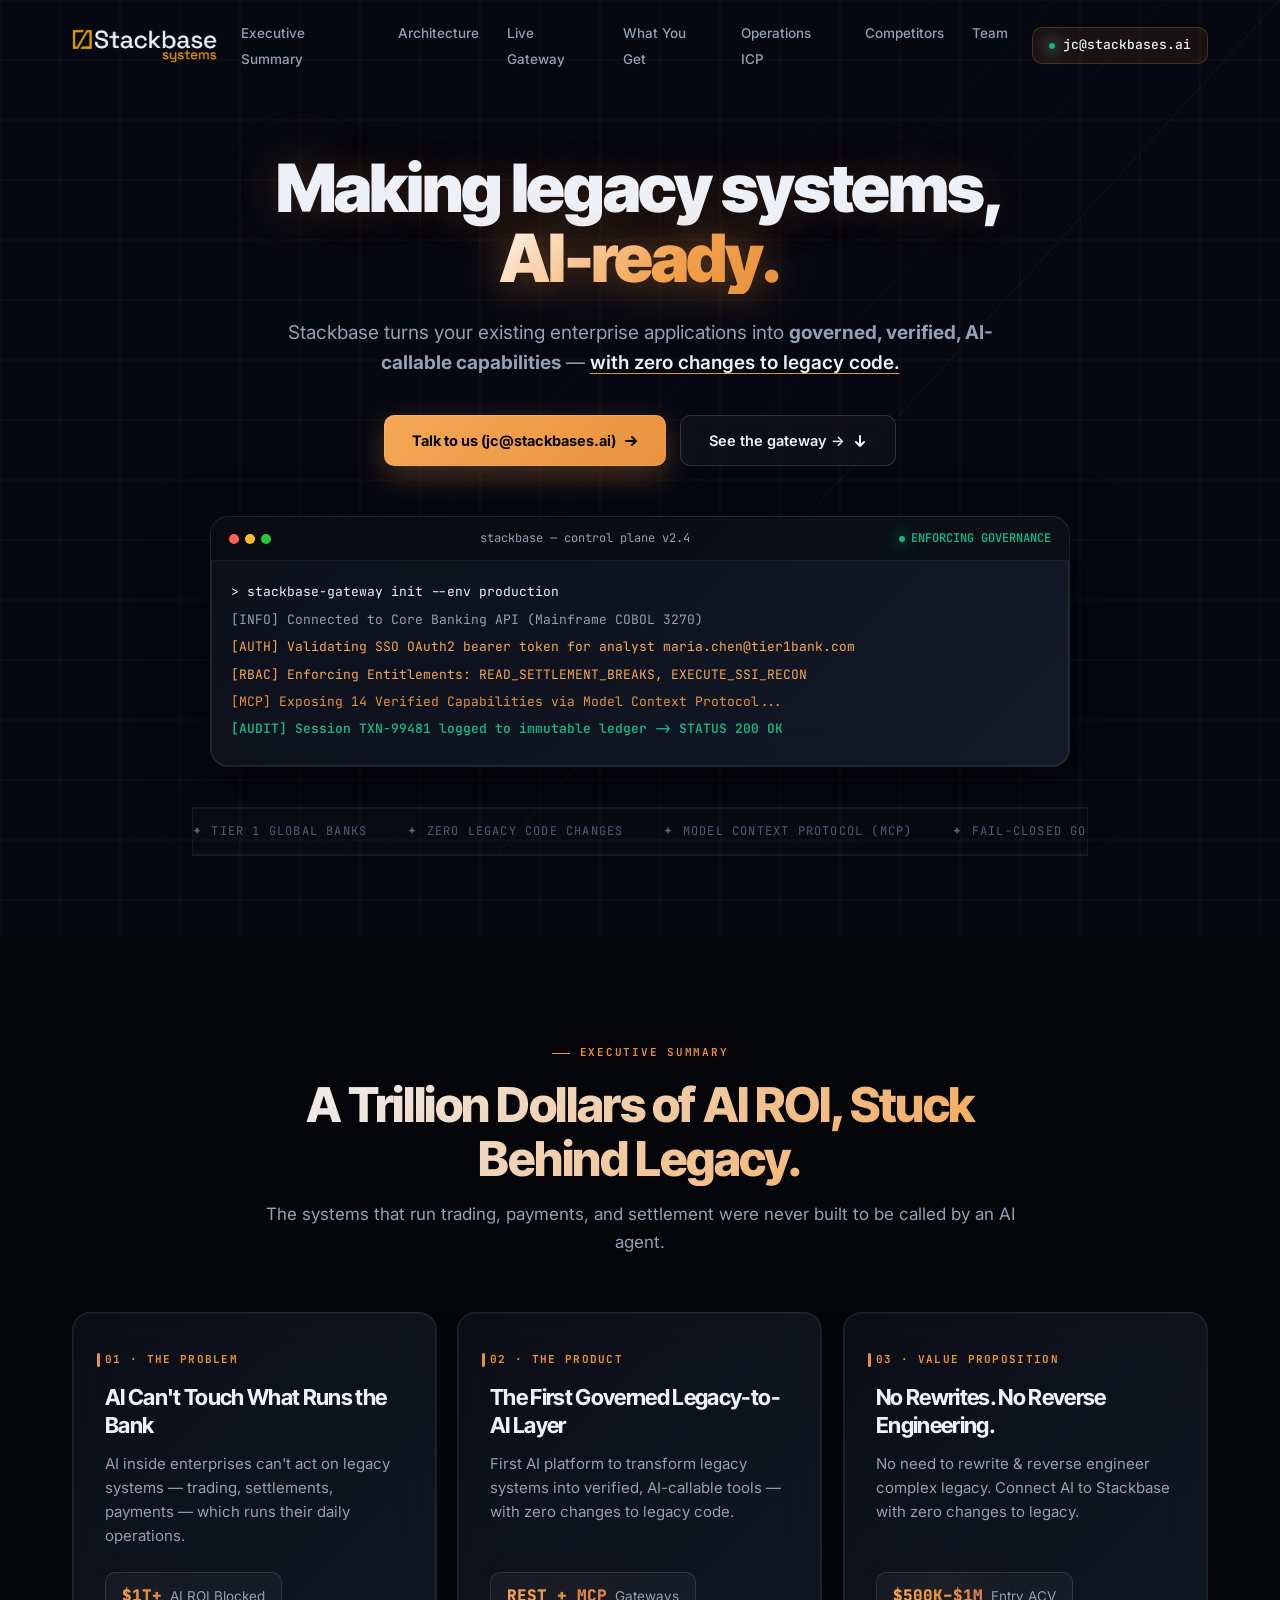
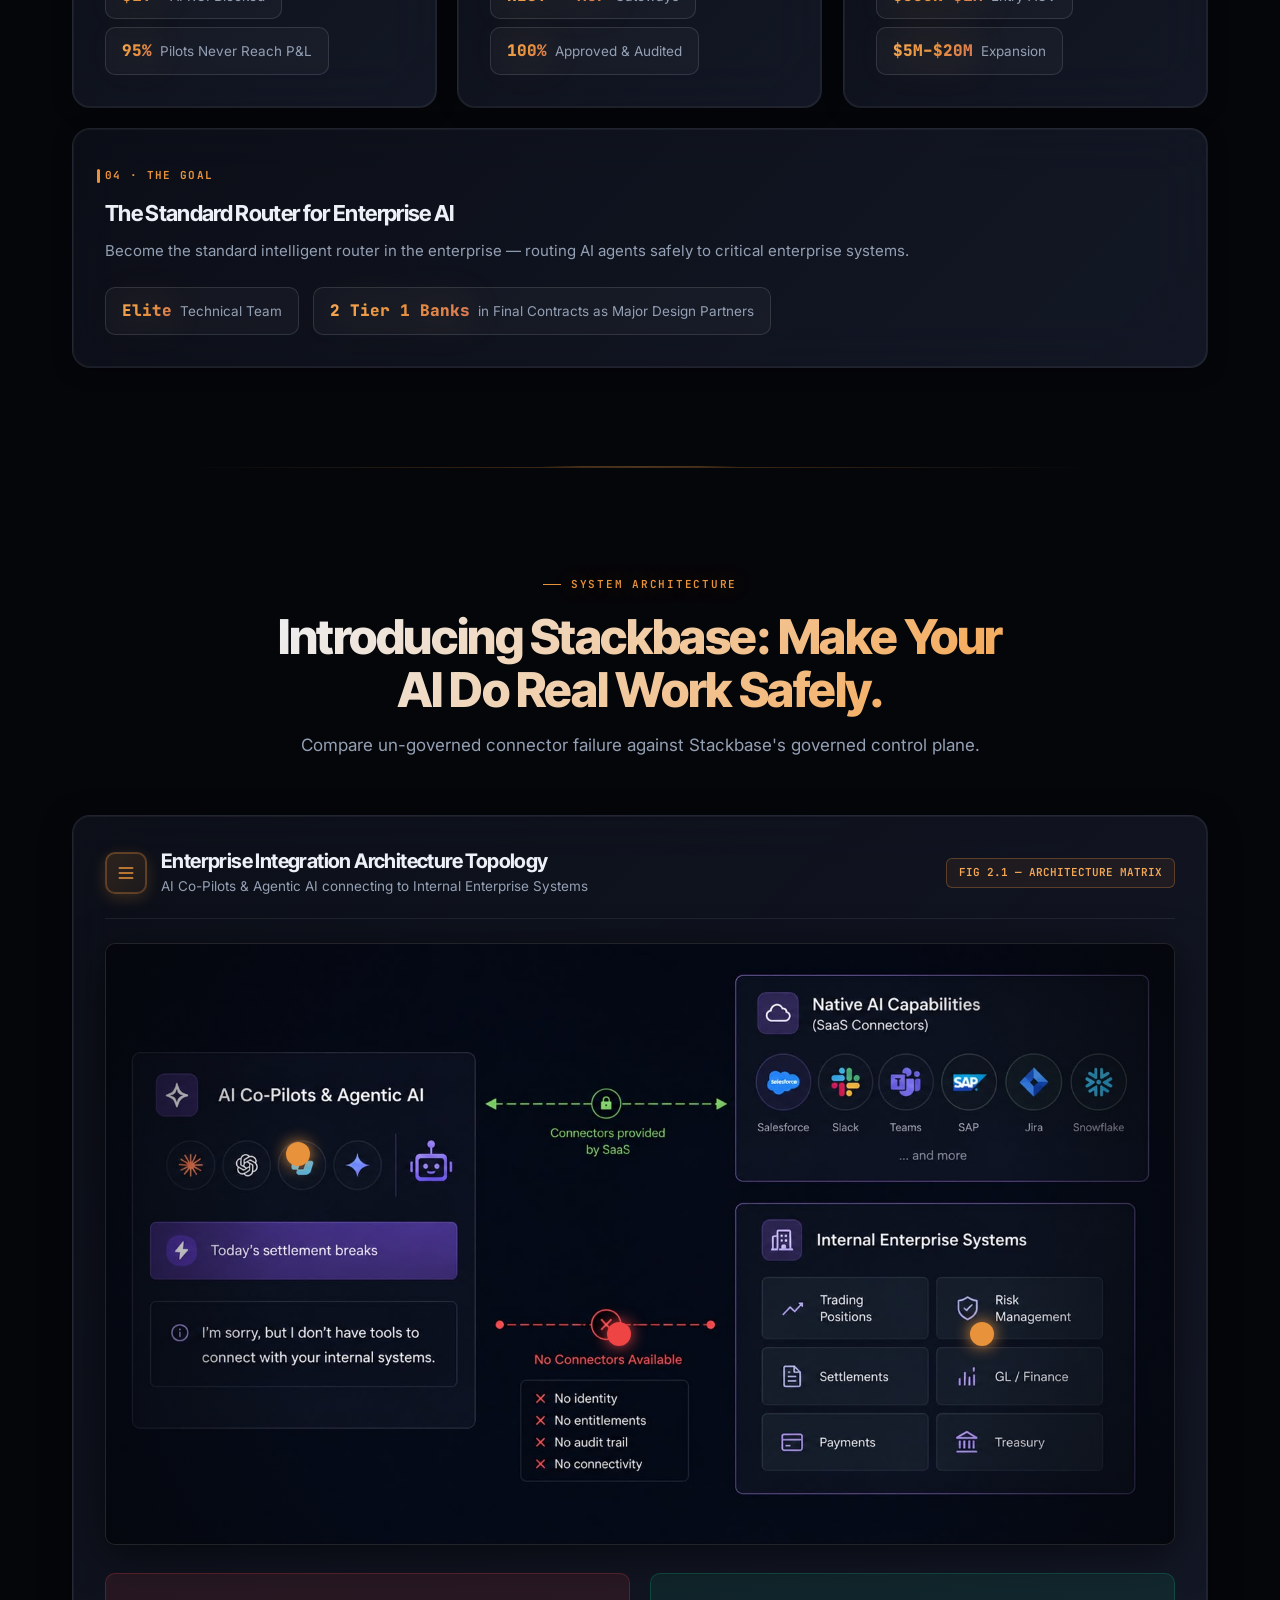
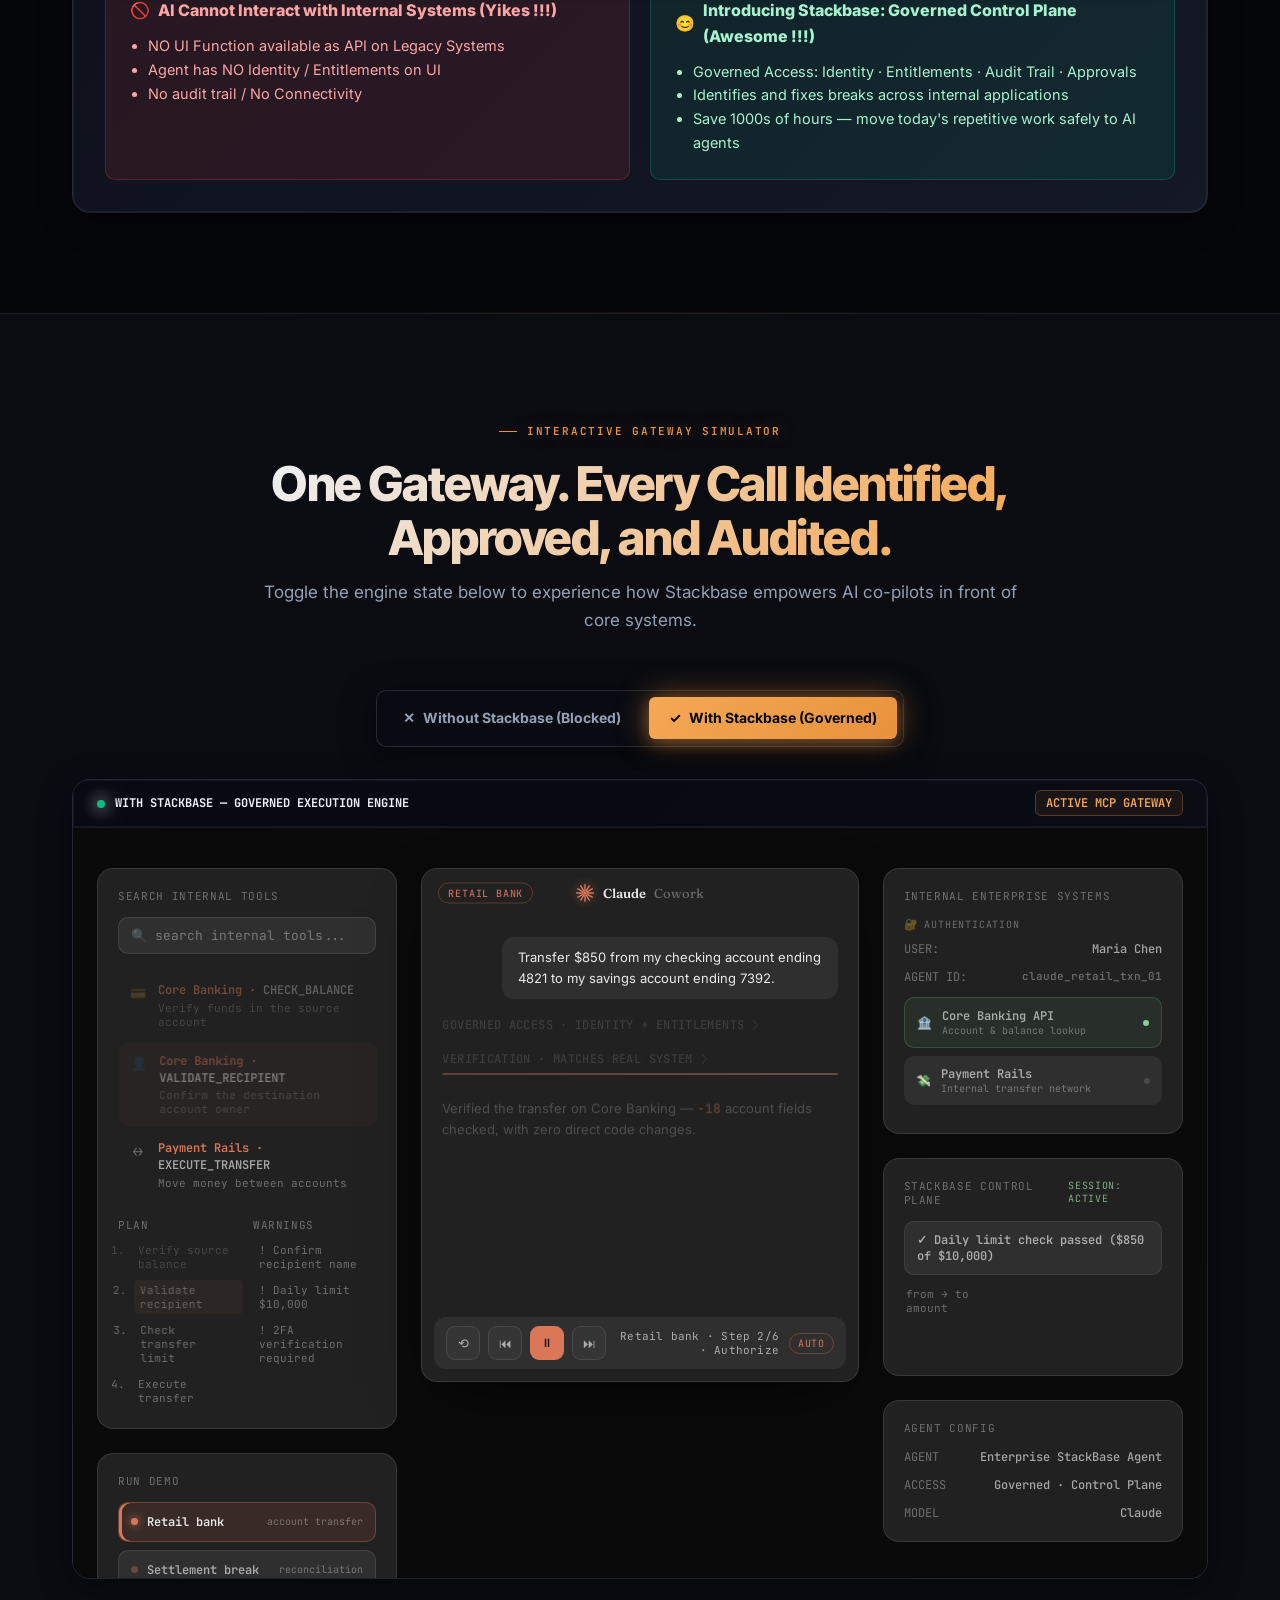
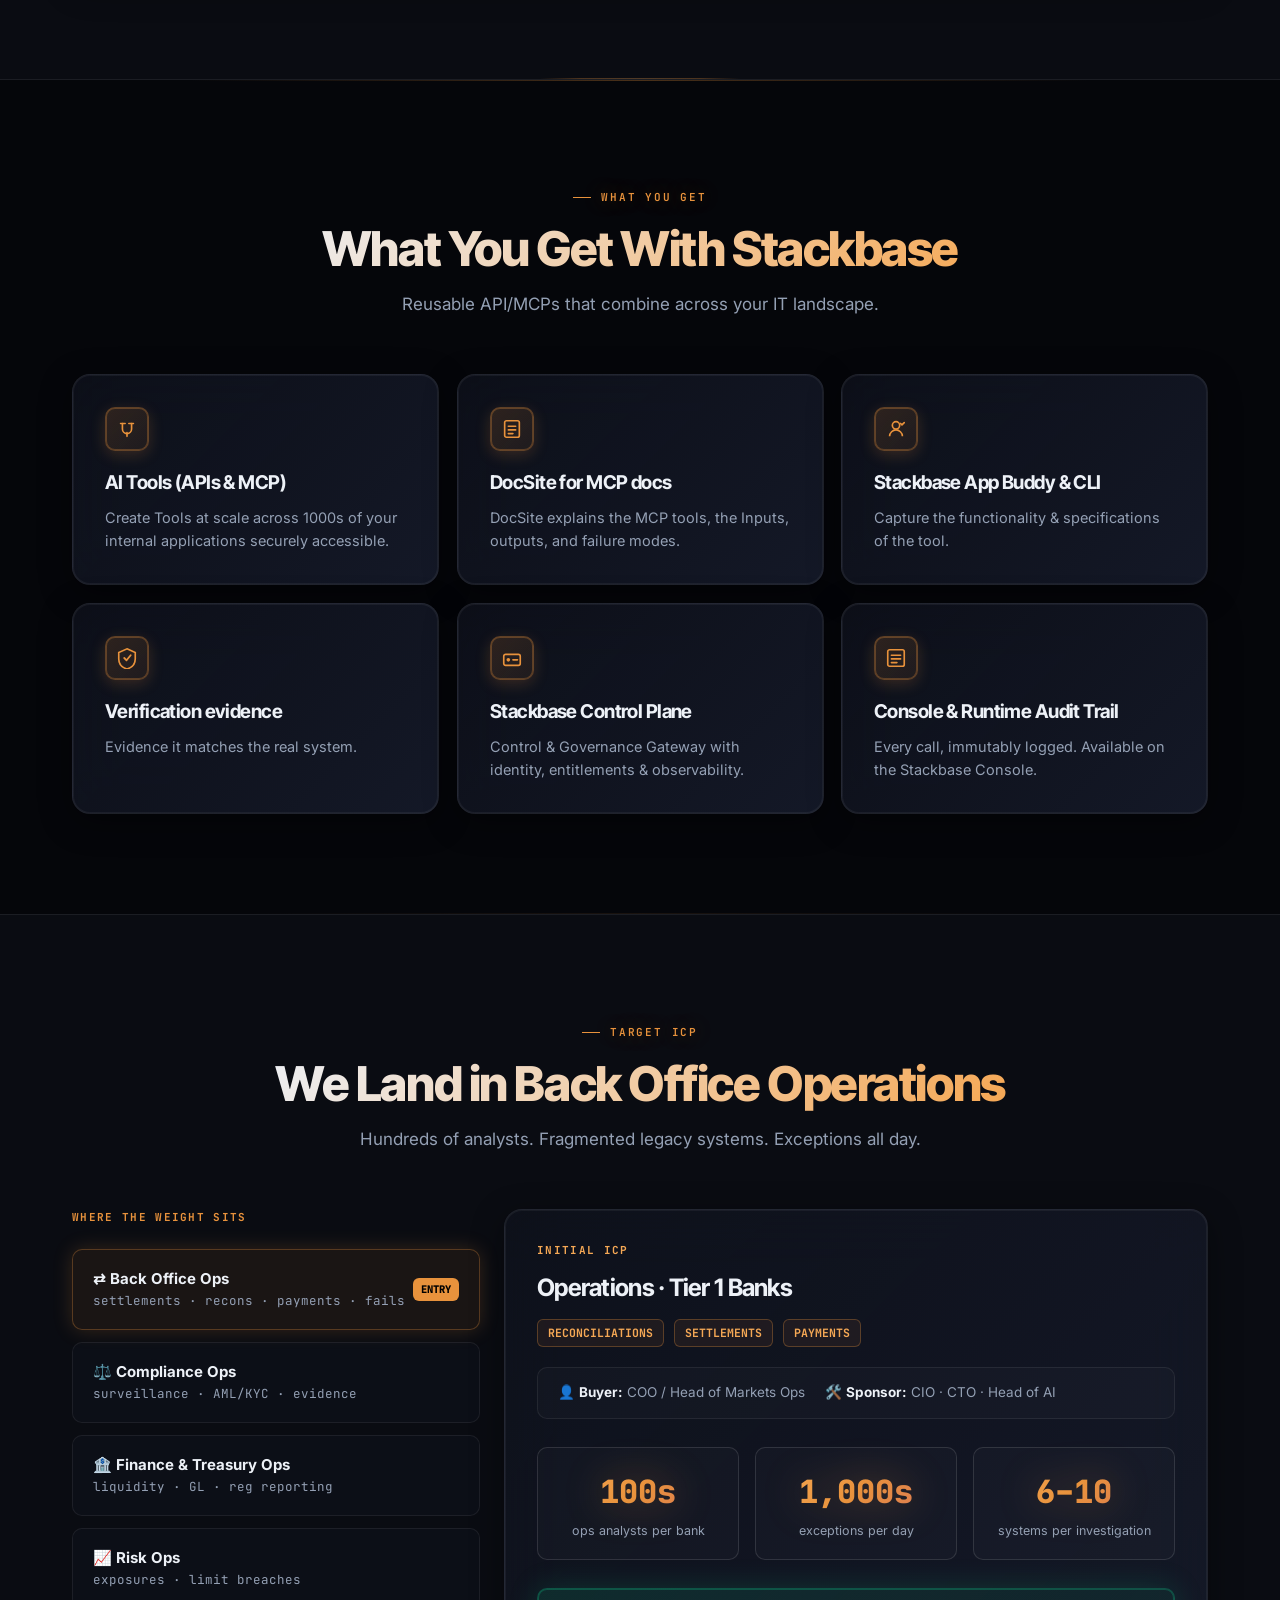
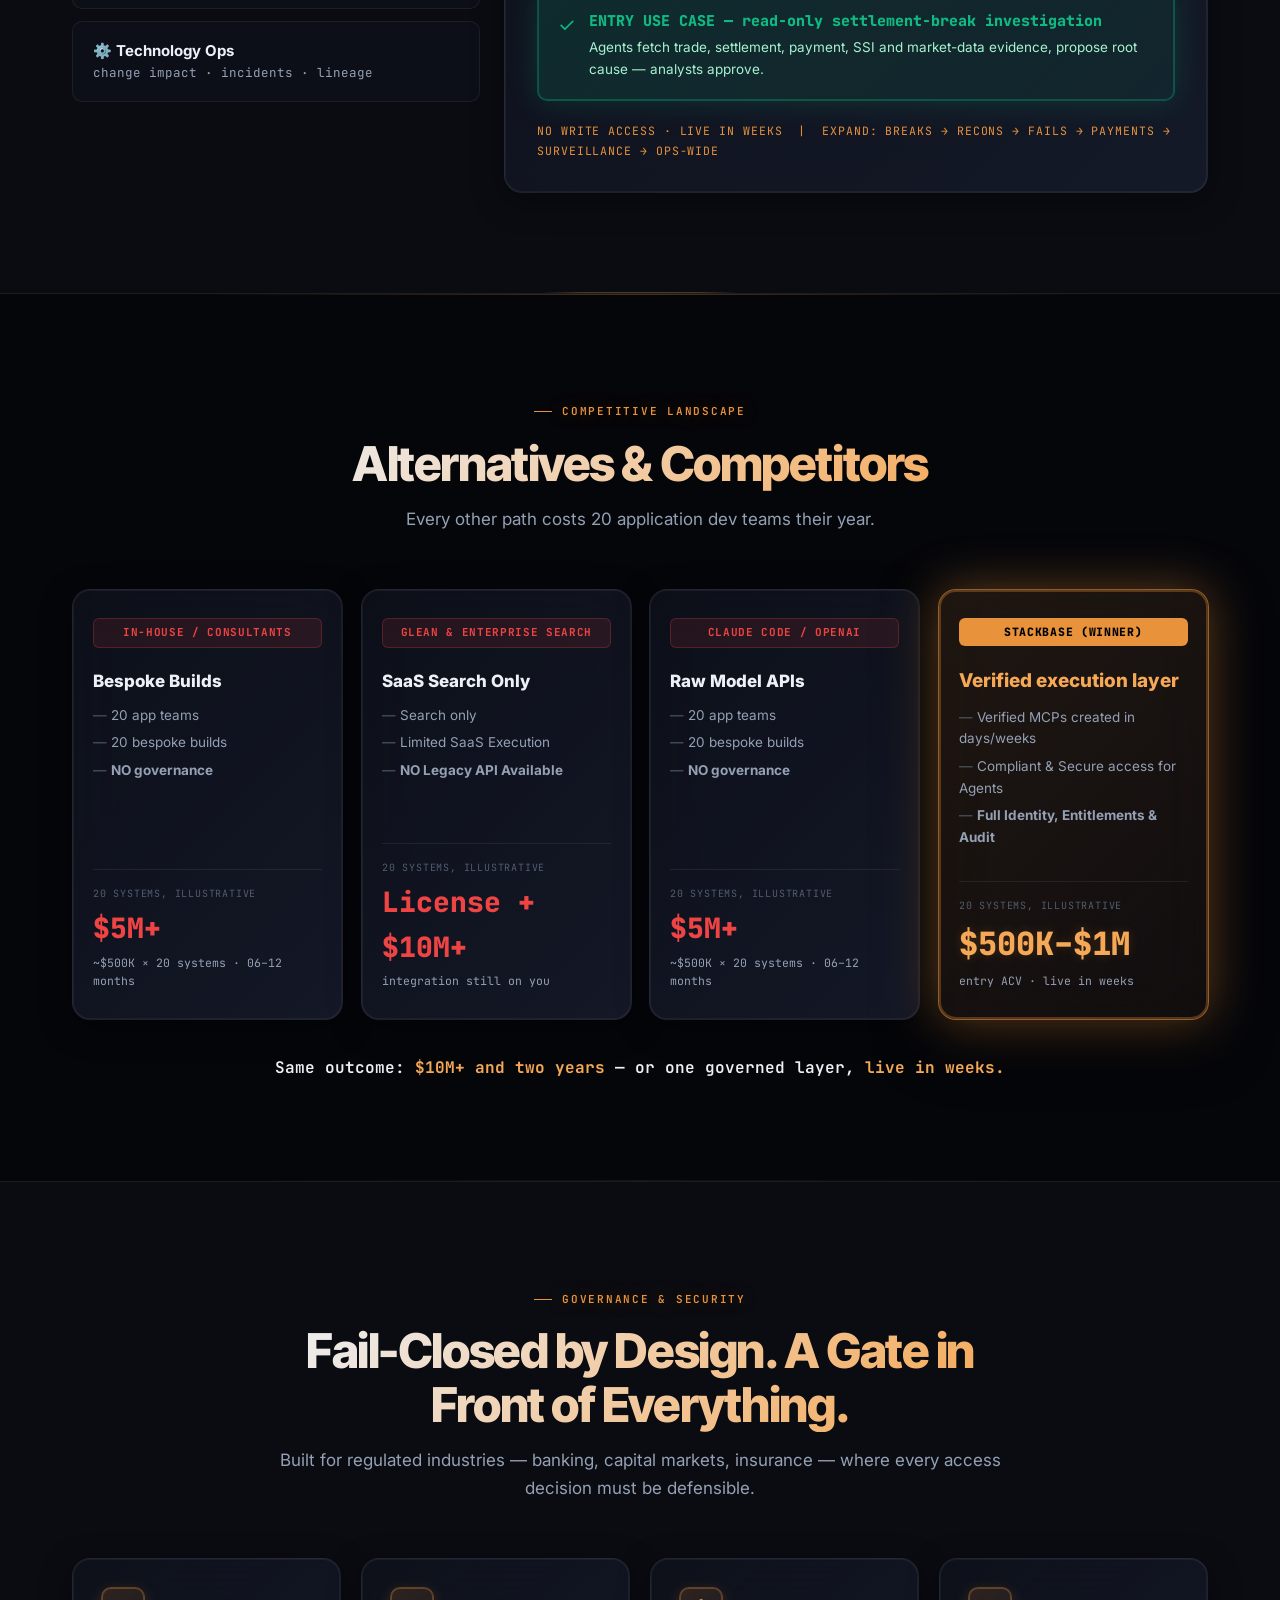
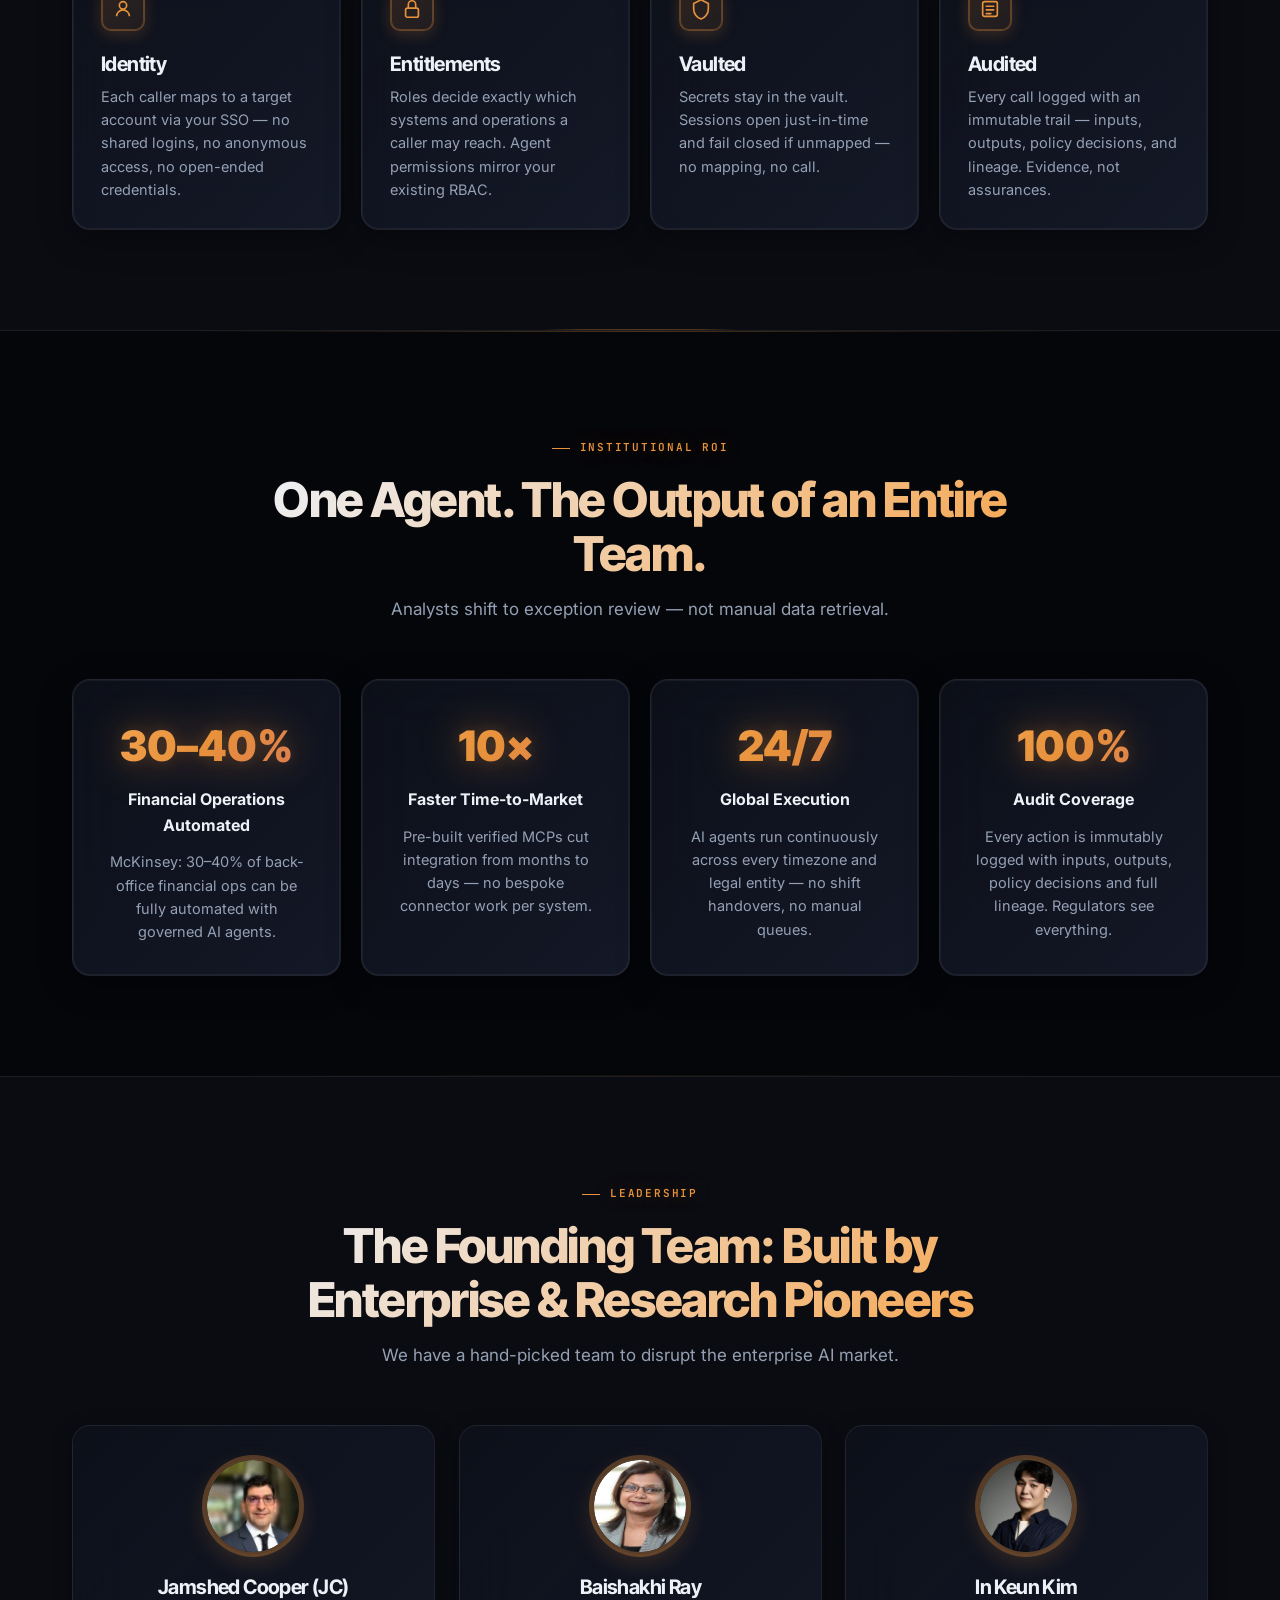
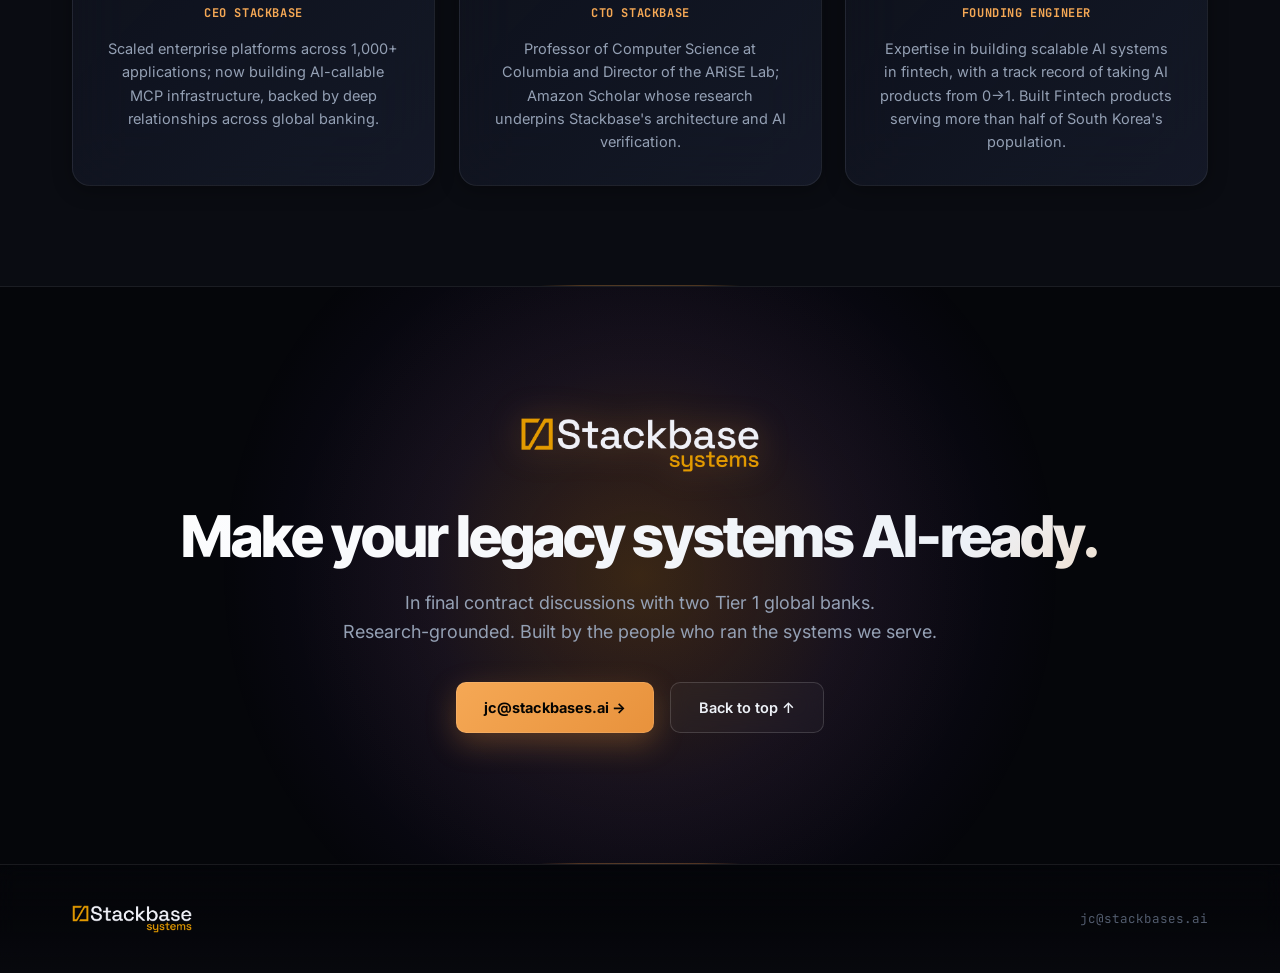
==== commit ff4ff87a: "Add files via upload" ====
--- a/index.html
+++ b/index.html
@@ -17,14 +17,11 @@
   <link rel="stylesheet" href="styles.css">
 </head>
 
-<body class="dark-theme">
+<body class="dark-theme" style="opacity: 0;">
 
   <!-- GLOBAL AMBIENT LAYERS -->
   <div id="scroll-progress"></div>
   <canvas id="aurora-canvas"></canvas>
-  <canvas id="spark-canvas"></canvas>
-  <div id="cursor-blob"></div>
-  <div id="cursor-dot"></div>
   <div id="noise-overlay"></div>
 
   <!-- ================================================================ NAVBAR ================================================================ -->
@@ -56,7 +53,7 @@
   <!-- ================================================================ HERO SECTION ================================================================ -->
   <div id="top"></div>
   <section class="hero" id="hero">
-    <canvas id="grid-canvas"></canvas>
+    <canvas id="grid-canvas" class="shapegrid-canvas"></canvas>
     <div class="hero-beams" aria-hidden="true">
       <svg viewBox="0 0 900 600" preserveAspectRatio="none" fill="none">
         <line class="beam" x1="900" y1="0" x2="350" y2="600" stroke="rgba(232,146,60,.4)" stroke-width="0.7" />
@@ -289,12 +286,10 @@
           </div>
         </div>
 
-        <div class="iframe-wrapper">
-          <!-- WITH STACKBASE IFRAME -->
-          <iframe id="iframeWith" src="sbclaude.html" class="demo-iframe active" title="With Stackbase Demo"></iframe>
-          <!-- WITHOUT STACKBASE IFRAME -->
-          <iframe id="iframeWithout" src="sbclaude-without.html" class="demo-iframe"
-            title="Without Stackbase Demo"></iframe>
+        <div class="demo-iframe-container" id="demoIframeContainer">
+          <!-- Embedded iframe demos -->
+          <iframe id="iframeWith" src="sbclaude.html" class="demo-iframe active" title="With Stackbase Demo" loading="lazy"></iframe>
+          <iframe id="iframeWithout" src="sbclaude-without.html" class="demo-iframe" title="Without Stackbase Demo" loading="lazy"></iframe>
         </div>
       </div>
     </div>
@@ -742,6 +737,13 @@
   </footer>
 
   <script src="main.js" defer></script>
+  <script>
+    // Smooth page load fade-in
+    window.addEventListener('DOMContentLoaded', () => {
+      document.body.style.transition = 'opacity 0.6s ease-in-out';
+      document.body.style.opacity = '1';
+    });
+  </script>
 </body>
 
 </html>
--- a/styles.css
+++ b/styles.css
@@ -83,21 +83,15 @@
 
 /* ================================================================ BACKGROUND LAYERS & CANVAS ================================================================ */
 #scroll-progress {
-  position: fixed; top: 0; left: 0; right: 0; height: 2px; z-index: 1000;
+  position: fixed; top: 0; left: 0; right: 0; height: 3px; z-index: 1000;
   background: linear-gradient(90deg, var(--amber), var(--amber-bright));
   transform-origin: left; transform: scaleX(0);
-  box-shadow: 0 0 12px var(--amber);
-}
-#aurora-canvas { position: fixed; inset: 0; z-index: 0; pointer-events: none; opacity: 0.45; }
-#spark-canvas { position: fixed; inset: 0; z-index: 999; pointer-events: none; }
-#cursor-blob {
-  position: fixed; width: 450px; height: 450px; border-radius: 50%;
-  background: radial-gradient(circle, rgba(232, 146, 60, 0.06) 0%, transparent 70%);
-  transform: translate(-50%, -50%); pointer-events: none; z-index: 1;
-}
-#cursor-dot { display: none; }
+  box-shadow: 0 0 15px var(--amber), 0 0 25px rgba(232, 146, 60, 0.5);
+  transition: box-shadow 0.3s ease;
+}
+#aurora-canvas { position: fixed; inset: 0; z-index: 0; pointer-events: none; opacity: 0.4; }
 #noise-overlay {
-  position: fixed; inset: 0; z-index: 2; pointer-events: none; opacity: 0.025;
+  position: fixed; inset: 0; z-index: 2; pointer-events: none; opacity: 0.02;
   background-image: url("data:image/svg+xml,%3Csvg viewBox='0 0 200 200' xmlns='http://www.w3.org/2000/svg'%3E%3Cfilter id='n'%3E%3CfeTurbulence type='fractalNoise' baseFrequency='.85' numOctaves='4' stitchTiles='stitch'/%3E%3C/filter%3E%3Crect width='100%25' height='100%25' filter='url(%23n)'/%3E%3C/svg%3E");
 }
 
@@ -203,10 +197,42 @@
 .nav-mob-toggle:hover { background: rgba(255,255,255,0.1); }
 
 /* ================================================================ HERO SECTION ================================================================ */
-.hero { min-height: 88vh; display: flex; align-items: center; padding-top: 130px; padding-bottom: 80px; }
-#grid-canvas { position: absolute; inset: 0; z-index: 0; pointer-events: none; opacity: 0.3; }
-.hero-beams { position: absolute; inset: 0; pointer-events: none; opacity: 0.3; }
-.hero-content { position: relative; z-index: 2; text-align: center; max-width: 960px; margin: 0 auto; }
+.hero { 
+  min-height: 88vh; 
+  display: flex; 
+  align-items: center; 
+  padding-top: 130px; 
+  padding-bottom: 80px;
+  background: #060811;
+  overflow: hidden;
+  position: relative;
+}
+
+.shapegrid-canvas {
+  position: absolute;
+  inset: 0;
+  width: 100%;
+  height: 100%;
+  border: none;
+  display: block;
+  z-index: 0;
+  pointer-events: auto;
+}
+
+.hero-beams { 
+  position: absolute; 
+  inset: 0; 
+  pointer-events: none; 
+  opacity: 0.2;
+  z-index: 0;
+}
+.hero-content { 
+  position: relative; 
+  z-index: 2; 
+  text-align: center; 
+  max-width: 960px; 
+  margin: 0 auto; 
+}
 
 /* CLEAN GLASS HERO BADGE */
 .pulse-badge {
@@ -417,9 +443,312 @@
 .vh-dot.red { background: var(--crimson); box-shadow: 0 0 10px var(--crimson); }
 .vh-badge { color: var(--amber-bright); background: var(--amber-soft); border: 1px solid var(--b-amber); padding: 4px 10px; border-radius: var(--radius-sm); font-weight: 600; }
 
-.iframe-wrapper { position: relative; width: 100%; height: 740px; background: #06060A; }
-.demo-iframe { width: 100%; height: 100%; border: none; display: none; }
+.demo-iframe-container { 
+  position: relative; 
+  width: 100%; 
+  height: 750px; 
+  background: #06060A;
+  overflow: hidden;
+}
+.demo-iframe { 
+  width: 100%; 
+  height: 100%; 
+  border: none; 
+  display: none;
+  background: #06060A;
+}
 .demo-iframe.active { display: block; }
+.demo-content-wrapper::-webkit-scrollbar {
+  width: 8px;
+}
+.demo-content-wrapper::-webkit-scrollbar-track {
+  background: rgba(255, 255, 255, 0.03);
+}
+.demo-content-wrapper::-webkit-scrollbar-thumb {
+  background: rgba(232, 146, 60, 0.3);
+  border-radius: 4px;
+}
+.demo-content-wrapper::-webkit-scrollbar-thumb:hover {
+  background: rgba(232, 146, 60, 0.5);
+}
+
+/* Demo Layout Styles */
+.demo-layout {
+  display: grid;
+  grid-template-columns: 1.1fr 1.6fr 1.1fr;
+  gap: 24px;
+  max-width: 1400px;
+  margin: 0 auto;
+  align-items: start;
+}
+.demo-col { display: flex; flex-direction: column; gap: 24px; }
+
+@media (max-width: 1200px) {
+  .demo-layout {
+    grid-template-columns: 1fr;
+    gap: 20px;
+  }
+  .demo-content-wrapper {
+    min-height: auto;
+    max-height: none;
+    padding: 30px 20px;
+  }
+}
+
+@media (max-width: 768px) {
+  .demo-content-wrapper {
+    min-height: auto;
+    max-height: none;
+    padding: 24px 16px;
+  }
+  .demo-panel {
+    padding: 16px;
+  }
+  .demo-layout {
+    gap: 16px;
+  }
+  .demo-col {
+    gap: 16px;
+  }
+}
+
+.demo-tool-item {
+  display: flex;
+  gap: 10px;
+  align-items: flex-start;
+  padding: 10px;
+  border-radius: 8px;
+  margin-bottom: 4px;
+  color: rgba(255,255,255,0.6);
+  transition: background 0.25s ease, transform 0.25s ease;
+  cursor: default;
+  font-family: var(--font-mono);
+}
+.demo-tool-item:hover {
+  background: rgba(255,255,255,0.04);
+  transform: translateX(3px);
+}
+.demo-tool-item.active {
+  background: rgba(217,119,87,0.1);
+  border: 1px solid rgba(217,119,87,0.35);
+  transform: translateX(4px);
+  box-shadow: inset 3px 0 0 #d97757;
+}
+.demo-tool-item.blocked {
+  opacity: 0.4;
+  cursor: not-allowed;
+}
+.demo-tool-item .icon {
+  width: 20px;
+  height: 20px;
+  flex: none;
+  display: flex;
+  align-items: center;
+  justify-content: center;
+  font-size: 13px;
+}
+.demo-tool-item .title {
+  font-size: 12px;
+  color: rgba(255,255,255,0.6);
+  font-weight: 600;
+  line-height: 1.4;
+}
+.demo-tool-item.active .title {
+  color: rgba(255,255,255,0.9);
+}
+.demo-tool-item .sub {
+  font-size: 11px;
+  color: rgba(255,255,255,0.35);
+  margin-top: 2px;
+}
+.demo-tool-item .sys {
+  color: #d97757;
+  font-weight: 600;
+}
+.demo-tool-item .lock-badge {
+  font-size: 10px;
+  color: #e56269;
+  border: 1px solid rgba(229,98,105,0.35);
+  border-radius: 4px;
+  padding: 1px 5px;
+  margin-left: auto;
+  flex: none;
+  font-family: var(--font-mono);
+}
+
+.demo-blocker-banner {
+  background: rgba(229,98,105,0.14);
+  border: 1px solid rgba(229,98,105,0.35);
+  border-radius: 10px;
+  padding: 10px 14px;
+  font-size: 12px;
+  color: #e56269;
+  margin-bottom: 18px;
+  display: flex;
+  align-items: center;
+  gap: 8px;
+  font-weight: 500;
+  font-family: var(--font-mono);
+}
+
+.demo-missing-list {
+  font-size: 11px;
+  color: rgba(255,255,255,0.35);
+  margin-top: 16px;
+  font-family: var(--font-mono);
+}
+.demo-missing-list .heading {
+  font-size: 11px;
+  letter-spacing: 0.05em;
+  color: rgba(255,255,255,0.35);
+  margin-bottom: 8px;
+}
+.demo-missing-list ul {
+  margin: 0;
+  padding-left: 0;
+  list-style: none;
+  display: flex;
+  flex-direction: column;
+  gap: 6px;
+}
+.demo-missing-list ul li {
+  padding: 4px 8px;
+  border-radius: 4px;
+  display: flex;
+  align-items: center;
+  gap: 8px;
+  color: #e56269;
+  background: rgba(229,98,105,0.14);
+  border: 1px solid rgba(229,98,105,0.2);
+}
+.demo-missing-list ul li::before {
+  content: '✕';
+  font-size: 10px;
+  font-weight: 700;
+}
+
+.demo-uc-select {
+  display: flex;
+  flex-direction: column;
+  gap: 8px;
+}
+.demo-uc-chip {
+  text-align: left;
+  background: rgb(47,47,47);
+  border: 1px solid rgba(255,255,255,0.1);
+  color: rgba(255,255,255,0.6);
+  font-family: var(--font-mono);
+  font-size: 12px;
+  font-weight: 600;
+  padding: 11px 12px;
+  border-radius: 10px;
+  cursor: pointer;
+  transition: all 0.2s ease;
+  display: flex;
+  align-items: center;
+  gap: 9px;
+  width: 100%;
+}
+.demo-uc-chip:hover {
+  border-color: rgba(217,119,87,0.35);
+  color: rgba(255,255,255,0.9);
+  transform: translateX(2px);
+}
+.demo-uc-chip.sel {
+  background: rgba(217,119,87,0.12);
+  border-color: rgba(217,119,87,0.35);
+  color: rgba(255,255,255,0.9);
+  box-shadow: inset 3px 0 0 #d97757;
+}
+.demo-uc-chip .dot {
+  width: 7px;
+  height: 7px;
+  border-radius: 50%;
+  background: #d97757;
+  opacity: 0.35;
+  flex: none;
+  transition: opacity 0.2s ease;
+}
+.demo-uc-chip.sel .dot {
+  opacity: 1;
+  box-shadow: 0 0 8px #d97757;
+}
+.demo-uc-chip .uc-sub {
+  color: rgba(255,255,255,0.35);
+  font-weight: 400;
+  font-size: 10px;
+  margin-left: auto;
+}
+
+.demo-kv-row {
+  display: flex;
+  justify-content: space-between;
+  font-size: 12px;
+  color: rgba(255,255,255,0.35);
+  margin-bottom: 12px;
+  font-family: var(--font-mono);
+}
+.demo-kv-row b {
+  color: rgba(255,255,255,0.6);
+  font-weight: 500;
+}
+
+.demo-connection-item {
+  display: flex;
+  align-items: center;
+  justify-content: space-between;
+  background: rgb(47,47,47);
+  border-radius: 10px;
+  padding: 10px 12px;
+  margin-bottom: 8px;
+  font-size: 12px;
+  transition: background 0.2s ease;
+  font-family: var(--font-mono);
+}
+.demo-connection-item:hover {
+  background: rgba(255,255,255,0.06);
+}
+.demo-connection-item .left {
+  display: flex;
+  align-items: center;
+  gap: 10px;
+}
+.demo-connection-item .name {
+  color: rgba(255,255,255,0.6);
+  font-weight: 600;
+}
+.demo-connection-item .sub {
+  font-size: 10px;
+  color: rgba(255,255,255,0.35);
+}
+.demo-connection-item .block-x {
+  color: #e56269;
+  font-size: 14px;
+  font-weight: 700;
+}
+.demo-connection-item.blocked {
+  opacity: 0.45;
+  cursor: not-allowed;
+}
+
+@media (max-width: 1200px) {
+  .demo-layout {
+    grid-template-columns: 1fr;
+    gap: 20px;
+  }
+  .demo-content-wrapper {
+    min-height: 600px;
+    max-height: 600px;
+  }
+}
+
+@media (max-width: 768px) {
+  .demo-content-wrapper {
+    min-height: 500px;
+    max-height: 500px;
+    padding: 24px 16px;
+  }
+}
 
 /* ================================================================ GOVERNANCE SECTION ================================================================ */
 .bento-grid-4 { display: grid; grid-template-columns: repeat(4, 1fr); gap: 20px; margin-top: 40px; }
@@ -522,9 +851,27 @@
 .team-avatar-wrapper { flex-shrink: 0; }
 
 /* ── DIAGRAM IMAGE: proper aspect ratio, no overflow ── */
-.diagram-image-container { overflow: hidden; max-height: 520px; }
-.diagram-img { width: 100%; height: auto; max-height: 520px; object-fit: cover; object-position: center top; }
-@media (max-width: 768px) { .diagram-image-container { max-height: 320px; } }
+.diagram-image-container { 
+  overflow: hidden; 
+  max-height: none; 
+  min-height: 400px;
+}
+.diagram-img { 
+  width: 100%; 
+  height: auto; 
+  max-height: none; 
+  object-fit: contain; 
+  object-position: center center; 
+}
+@media (max-width: 768px) { 
+  .diagram-image-container { 
+    max-height: none; 
+    min-height: 300px;
+  } 
+  .diagram-img {
+    max-height: none;
+  }
+}
 
 /* ── DIAGRAM FOOTER GRID: stack on mobile ── */
 @media (max-width: 640px) {
@@ -533,8 +880,18 @@
 }
 
 /* ── IFRAME VIEWPORT: responsive height ── */
-@media (max-width: 768px) { .iframe-wrapper { height: 540px; } }
-@media (max-width: 480px) { .iframe-wrapper { height: 420px; } }
+@media (max-width: 768px) { 
+  .demo-content-wrapper { 
+    min-height: 540px;
+    max-height: 540px;
+  } 
+}
+@media (max-width: 480px) { 
+  .demo-content-wrapper { 
+    min-height: 420px;
+    max-height: 420px;
+  } 
+}
 
 /* ── COMPARE MATRIX: price text overflow fix ── */
 .compare-price { word-break: break-word; font-size: clamp(20px, 3vw, 28px); }
@@ -632,3 +989,1865 @@
 @media (max-width: 1024px) and (min-width: 641px) {
   .econ-grid { grid-template-columns: repeat(2, 1fr); }
 }
+
+/* ================================================================
+   SPECTACULAR ENHANCEMENTS - INVESTOR-GRADE POLISH
+   ================================================================ */
+
+/* Smooth Page Load Animation */
+body {
+  animation: fadeInPage 0.6s ease-in-out;
+}
+@keyframes fadeInPage {
+  from { opacity: 0; }
+  to { opacity: 1; }
+}
+
+/* Enhanced Spotlight Card Interactions */
+.spotlight-card {
+  will-change: transform;
+  transition: border-color 0.35s ease, box-shadow 0.35s ease, transform 0.35s var(--ease), background 0.35s ease;
+}
+
+.spotlight-card::after {
+  content: '';
+  position: absolute;
+  inset: -1px;
+  background: linear-gradient(135deg, 
+    transparent 0%, 
+    rgba(232, 146, 60, 0.08) 25%,
+    rgba(232, 146, 60, 0.12) 50%,
+    rgba(232, 146, 60, 0.08) 75%,
+    transparent 100%);
+  background-size: 200% 200%;
+  border-radius: var(--radius-lg);
+  opacity: 0;
+  transition: opacity 0.5s ease;
+  pointer-events: none;
+  z-index: -1;
+}
+
+.spotlight-card:hover::after {
+  opacity: 1;
+  animation: shimmer-bg 3s ease-in-out infinite;
+}
+
+@keyframes shimmer-bg {
+  0%, 100% { background-position: 0% 50%; }
+  50% { background-position: 100% 50%; }
+}
+
+/* Premium Button Hover Effects */
+.btn-primary {
+  position: relative;
+  overflow: hidden;
+}
+
+.btn-primary::before {
+  content: '';
+  position: absolute;
+  top: 50%;
+  left: 50%;
+  width: 0;
+  height: 0;
+  border-radius: 50%;
+  background: rgba(255, 255, 255, 0.25);
+  transform: translate(-50%, -50%);
+  transition: width 0.5s ease, height 0.5s ease;
+}
+
+.btn-primary:hover::before {
+  width: 300px;
+  height: 300px;
+}
+
+.btn-primary-inner {
+  position: relative;
+  z-index: 1;
+}
+
+/* Enhanced Hero H1 Animation */
+.h1-accent {
+  animation: glow-pulse 4s ease-in-out infinite;
+  display: inline-block;
+}
+
+@keyframes glow-pulse {
+  0%, 100% {
+    filter: drop-shadow(0 0 20px rgba(232, 146, 60, 0.35));
+  }
+  50% {
+    filter: drop-shadow(0 0 45px rgba(232, 146, 60, 0.7));
+  }
+}
+
+/* Bento Card Stagger Animation Enhancement */
+[data-stagger] > * {
+  animation: riseInStagger 0.8s cubic-bezier(0.16, 1, 0.3, 1) backwards;
+}
+
+[data-stagger] > *:nth-child(1) { animation-delay: 0.05s; }
+[data-stagger] > *:nth-child(2) { animation-delay: 0.1s; }
+[data-stagger] > *:nth-child(3) { animation-delay: 0.15s; }
+[data-stagger] > *:nth-child(4) { animation-delay: 0.2s; }
+[data-stagger] > *:nth-child(5) { animation-delay: 0.25s; }
+[data-stagger] > *:nth-child(6) { animation-delay: 0.3s; }
+
+@keyframes riseInStagger {
+  from {
+    opacity: 0;
+    transform: translateY(30px) scale(0.96);
+  }
+  to {
+    opacity: 1;
+    transform: translateY(0) scale(1);
+  }
+}
+
+/* Enhanced Team Card Hover */
+.team-card {
+  position: relative;
+  transition: transform 0.3s var(--ease);
+}
+
+.team-card::before {
+  content: '';
+  position: absolute;
+  inset: 0;
+  border-radius: var(--radius-lg);
+  background: radial-gradient(circle at center, rgba(232, 146, 60, 0.12), transparent 70%);
+  opacity: 0;
+  transition: opacity 0.5s ease;
+  pointer-events: none;
+}
+
+.team-card:hover {
+  transform: translateY(-4px);
+}
+
+.team-card:hover::before {
+  opacity: 1;
+}
+
+.team-avatar-wrapper {
+  transition: all 0.4s cubic-bezier(0.16, 1, 0.3, 1);
+}
+
+.team-card:hover .team-avatar-wrapper {
+  transform: scale(1.1);
+  box-shadow: 0 0 35px var(--amber-glow), 0 12px 45px rgba(0, 0, 0, 0.5);
+}
+
+/* Enhanced Compare Matrix Winner Card */
+.compare-card.winner {
+  animation: winner-pulse 3s ease-in-out infinite;
+  position: relative;
+}
+
+@keyframes winner-pulse {
+  0%, 100% {
+    box-shadow: 0 0 25px var(--amber-glow), 0 20px 60px -20px rgba(0, 0, 0, 0.7);
+  }
+  50% {
+    box-shadow: 0 0 50px var(--amber-glow), 0 25px 70px -15px rgba(0, 0, 0, 0.8);
+  }
+}
+
+/* Enhanced ICP Entry Card */
+.icp-item-card.entry-card {
+  animation: entry-glow 2.5s ease-in-out infinite;
+}
+
+@keyframes entry-glow {
+  0%, 100% {
+    box-shadow: 0 0 15px var(--amber-glow);
+  }
+  50% {
+    box-shadow: 0 0 30px var(--amber-glow), 0 0 50px rgba(232, 146, 60, 0.2);
+  }
+}
+
+/* Enhanced Diagram Image Interaction */
+.diagram-image-container {
+  transition: transform 0.3s ease;
+}
+
+.diagram-wrapper:hover .diagram-image-container {
+  transform: scale(1.015);
+}
+
+/* Premium Navigation Link Underline Effect */
+.nav-links a {
+  position: relative;
+}
+
+.nav-links a::after {
+  content: '';
+  position: absolute;
+  bottom: -4px;
+  left: 0;
+  width: 0;
+  height: 2px;
+  background: linear-gradient(90deg, var(--amber), var(--amber-bright));
+  transition: width 0.3s cubic-bezier(0.16, 1, 0.3, 1);
+}
+
+.nav-links a:hover::after {
+  width: 100%;
+}
+
+/* Enhanced Get Grid Icons */
+.get-icon {
+  transition: all 0.3s cubic-bezier(0.16, 1, 0.3, 1);
+}
+
+.get-card:hover .get-icon {
+  transform: translateY(-5px) rotate(8deg);
+  background: rgba(232, 146, 60, 0.15);
+  border-color: var(--amber);
+  box-shadow: 0 10px 25px var(--amber-glow);
+}
+
+/* Enhanced Viewport Toggle Buttons */
+.toggle-btn {
+  position: relative;
+  overflow: hidden;
+}
+
+.toggle-btn::before {
+  content: '';
+  position: absolute;
+  top: 0;
+  left: -100%;
+  width: 100%;
+  height: 100%;
+  background: linear-gradient(90deg, transparent, rgba(255, 255, 255, 0.15), transparent);
+  transition: left 0.6s ease;
+}
+
+.toggle-btn:hover::before {
+  left: 100%;
+}
+
+/* Enhanced Final CTA Section */
+.final-cta {
+  position: relative;
+}
+
+.final-cta::before {
+  content: '';
+  position: absolute;
+  inset: 0;
+  background: radial-gradient(circle at 50% 50%, 
+    rgba(232, 146, 60, 0.1) 0%, 
+    transparent 50%);
+  animation: final-cta-pulse 8s ease-in-out infinite;
+  pointer-events: none;
+}
+
+@keyframes final-cta-pulse {
+  0%, 100% { opacity: 0.5; transform: scale(1); }
+  50% { opacity: 1; transform: scale(1.05); }
+}
+
+/* Enhanced Hotspot Interactions */
+.hotspot {
+  transition: transform 0.2s ease;
+}
+
+.hotspot:hover {
+  transform: translate(-50%, -50%) scale(1.4);
+}
+
+/* Enhanced Aurora Canvas */
+#aurora-canvas {
+  animation: aurora-fade 10s ease-in-out infinite alternate;
+}
+
+@keyframes aurora-fade {
+  0%, 100% { opacity: 0.35; }
+  50% { opacity: 0.55; }
+}
+
+/* Enhanced Ticker Speed on Hover */
+.ticker-wrap:hover .ticker-track {
+  animation-play-state: paused;
+}
+
+/* Enhanced Bento Badge */
+.bento-badge {
+  position: relative;
+  display: inline-block;
+}
+
+.bento-badge::before {
+  content: '';
+  position: absolute;
+  left: -8px;
+  top: 50%;
+  transform: translateY(-50%);
+  width: 3px;
+  height: 14px;
+  background: var(--amber);
+  border-radius: 2px;
+}
+
+/* Enhanced Eyebrow Animation */
+.eyebrow::before {
+  animation: line-grow 0.8s cubic-bezier(0.16, 1, 0.3, 1);
+}
+
+@keyframes line-grow {
+  from {
+    width: 0;
+    opacity: 0;
+  }
+  to {
+    width: 18px;
+    opacity: 1;
+  }
+}
+
+/* Enhanced Performance - GPU Acceleration */
+.spotlight-card,
+.btn-primary,
+.btn-secondary,
+.team-avatar-wrapper,
+.get-icon,
+.toggle-btn,
+.nav-links a,
+.team-card,
+.compare-card.winner,
+.icp-item-card.entry-card {
+  will-change: transform;
+}
+
+/* Enhanced Focus States for Accessibility */
+button:focus-visible,
+a:focus-visible {
+  outline: 2px solid var(--amber);
+  outline-offset: 4px;
+  border-radius: var(--radius-sm);
+}
+
+/* Enhanced Bento Card Hover */
+.bento-card {
+  transition: transform 0.3s var(--ease);
+}
+
+.bento-card:hover {
+  transform: translateY(-3px);
+}
+
+/* Enhanced ICP Stat Box Hover */
+.icp-stat-box {
+  transition: transform 0.3s ease, box-shadow 0.3s ease;
+}
+
+.icp-stat-box:hover {
+  transform: translateY(-2px);
+  box-shadow: 0 8px 20px rgba(0, 0, 0, 0.3);
+}
+
+/* Enhanced Economics Tile Hover */
+.econ-tile {
+  transition: transform 0.3s ease;
+}
+
+.econ-tile:hover {
+  transform: translateY(-4px);
+}
+
+.econ-tile:hover .econ-val {
+  animation: pulse-scale 0.6s ease;
+}
+
+@keyframes pulse-scale {
+  0%, 100% { transform: scale(1); }
+  50% { transform: scale(1.08); }
+}
+
+/* Enhanced Governance Card Icons */
+.gov-card-icon {
+  transition: all 0.3s ease;
+}
+
+.gov-card:hover .gov-card-icon {
+  transform: scale(1.1) rotate(5deg);
+  background: rgba(232, 146, 60, 0.12);
+  box-shadow: 0 8px 20px var(--amber-glow);
+}
+
+/* Enhanced Compare Card Hover (non-winner) */
+.compare-card.standard {
+  transition: transform 0.3s ease, border-color 0.3s ease;
+}
+
+.compare-card.standard:hover {
+  transform: translateY(-3px);
+  border-color: var(--b-medium);
+}
+
+/* Responsive Enhancement: Better Mobile Interactions */
+@media (hover: none) and (pointer: coarse) {
+  .spotlight-card:active {
+    transform: scale(0.98);
+  }
+  
+  .btn-primary:active {
+    transform: scale(0.97);
+  }
+  
+  .btn-secondary:active {
+    transform: scale(0.97);
+  }
+}
+
+/* Enhanced Logo Hover */
+.brand-logo {
+  transition: transform 0.3s ease, filter 0.3s ease;
+}
+
+.brand:hover .brand-logo {
+  transform: scale(1.05);
+  filter: drop-shadow(0 0 12px rgba(232, 146, 60, 0.5));
+}
+
+/* Enhanced Hero Beams Animation */
+.hero-beams .beam {
+  animation: beam-pulse 3s ease-in-out infinite;
+}
+
+.hero-beams .beam:nth-child(1) { animation-delay: 0s; }
+.hero-beams .beam:nth-child(2) { animation-delay: 0.3s; }
+.hero-beams .beam:nth-child(3) { animation-delay: 0.6s; }
+.hero-beams .beam:nth-child(4) { animation-delay: 0.9s; }
+
+@keyframes beam-pulse {
+  0%, 100% { opacity: 0.3; }
+  50% { opacity: 0.6; }
+}
+
+/* Enhanced Terminal Status Pulse */
+.term-status-dot {
+  animation: status-pulse 2s ease-in-out infinite;
+}
+
+@keyframes status-pulse {
+  0%, 100% { 
+    box-shadow: 0 0 8px var(--emerald);
+  }
+  50% { 
+    box-shadow: 0 0 16px var(--emerald), 0 0 24px var(--emerald);
+  }
+}
+
+/* Enhanced Nav CTA Dot Pulse */
+.nav-cta-dot {
+  animation: cta-dot-pulse 2s ease-in-out infinite;
+}
+
+@keyframes cta-dot-pulse {
+  0%, 100% { 
+    box-shadow: 0 0 8px var(--emerald);
+    transform: scale(1);
+  }
+  50% { 
+    box-shadow: 0 0 16px var(--emerald), 0 0 24px rgba(16, 185, 129, 0.4);
+    transform: scale(1.2);
+  }
+}
+
+/* Enhanced ICP Tags */
+.icp-tag-pill {
+  transition: all 0.3s ease;
+}
+
+.icp-tag-pill:hover {
+  transform: translateY(-2px);
+  background: rgba(232, 146, 60, 0.12);
+  box-shadow: 0 4px 12px var(--amber-glow);
+}
+
+/* Enhanced Diagram Badge */
+.diagram-badge {
+  transition: all 0.3s ease;
+}
+
+.diagram-wrapper:hover .diagram-badge {
+  background: rgba(232, 146, 60, 0.15);
+  box-shadow: 0 4px 12px var(--amber-glow);
+}
+
+/* Enhanced Footer Links */
+.footer-meta a {
+  transition: all 0.3s ease;
+  position: relative;
+}
+
+.footer-meta a::after {
+  content: '';
+  position: absolute;
+  bottom: -2px;
+  left: 0;
+  width: 0;
+  height: 1px;
+  background: var(--amber);
+  transition: width 0.3s ease;
+}
+
+.footer-meta a:hover::after {
+  width: 100%;
+}
+
+/* Print Styles */
+@media print {
+  #scroll-progress,
+  #aurora-canvas,
+  #spark-canvas,
+  #cursor-blob,
+  #cursor-dot,
+  #noise-overlay,
+  .site-nav,
+  .hero-beams,
+  footer {
+    display: none !important;
+  }
+  
+  body {
+    background: white;
+    color: black;
+  }
+  
+  .spotlight-card {
+    border: 2px solid #ddd;
+    break-inside: avoid;
+  }
+  
+  section {
+    break-inside: avoid;
+  }
+}
+
+/* Accessibility Enhancements */
+@media (prefers-reduced-motion: reduce) {
+  *,
+  *::before,
+  *::after {
+    animation-duration: 0.01ms !important;
+    animation-iteration-count: 1 !important;
+    transition-duration: 0.01ms !important;
+  }
+}
+
+@media (prefers-contrast: high) {
+  :root {
+    --b-subtle: rgba(255, 255, 255, 0.3);
+    --b-medium: rgba(255, 255, 255, 0.5);
+  }
+}
+
+
+/* Enhanced Wavy H2 Gradient */
+.wavy-h2 {
+  background: linear-gradient(135deg, var(--t-main) 0%, var(--amber-bright) 50%, var(--t-main) 100%);
+  background-size: 200% auto;
+  -webkit-background-clip: text;
+  -webkit-text-fill-color: transparent;
+  background-clip: text;
+  animation: gradient-wave 8s ease-in-out infinite;
+}
+
+@keyframes gradient-wave {
+  0%, 100% { background-position: 0% 50%; }
+  50% { background-position: 100% 50%; }
+}
+
+/* Enhanced Section Glow Effect */
+.section-glow::after {
+  content: '';
+  position: absolute;
+  bottom: 0;
+  left: 50%;
+  transform: translateX(-50%);
+  width: min(800px, 80%);
+  height: 1px;
+  background: linear-gradient(90deg, transparent, var(--b-amber), transparent);
+  pointer-events: none;
+}
+
+/* Enhanced Button Secondary Hover */
+.btn-secondary:hover {
+  background: rgba(255, 255, 255, 0.08);
+  border-color: var(--b-amber);
+  transform: translateY(-2px);
+  box-shadow: 0 8px 20px rgba(0, 0, 0, 0.3);
+}
+
+/* Enhanced Stat Pills */
+.stat-pill {
+  transition: all 0.3s ease;
+}
+
+.stat-pill:hover {
+  transform: translateY(-2px);
+  background: rgba(255, 255, 255, 0.06);
+  border-color: var(--b-amber);
+  box-shadow: 0 4px 12px rgba(0, 0, 0, 0.2);
+}
+
+/* Enhanced ICP Stakeholder Items */
+.icp-stakeholder-item {
+  transition: color 0.3s ease;
+}
+
+.icp-stakeholders:hover .icp-stakeholder-item {
+  color: var(--t-main);
+}
+
+/* Enhanced ICP Entry Banner */
+.icp-entry-banner {
+  transition: transform 0.3s ease, box-shadow 0.3s ease;
+}
+
+.icp-entry-banner:hover {
+  transform: translateY(-2px);
+  box-shadow: 0 8px 20px rgba(16, 185, 129, 0.2);
+}
+
+/* Enhanced Compare Features List */
+.compare-features li {
+  transition: color 0.3s ease, transform 0.3s ease;
+}
+
+.compare-card:hover .compare-features li {
+  color: var(--t-main);
+}
+
+/* Enhanced Diagram Icon Pulse */
+.diagram-icon {
+  transition: all 0.3s ease;
+}
+
+.diagram-wrapper:hover .diagram-icon {
+  transform: scale(1.1);
+  background: rgba(232, 146, 60, 0.12);
+  box-shadow: 0 8px 20px var(--amber-glow);
+}
+
+/* Enhanced Viewport Header */
+.viewport-header {
+  transition: background 0.3s ease;
+}
+
+.demo-viewport-card:hover .viewport-header {
+  background: rgba(7, 9, 16, 1);
+}
+
+/* Enhanced VH Dot Animation */
+.vh-dot {
+  animation: vh-dot-pulse 2s ease-in-out infinite;
+}
+
+@keyframes vh-dot-pulse {
+  0%, 100% { transform: scale(1); }
+  50% { transform: scale(1.2); }
+}
+
+/* Enhanced Final Logo */
+.final-logo-wrap {
+  transition: transform 0.3s ease, filter 0.3s ease;
+}
+
+.final-logo-wrap:hover {
+  transform: scale(1.05);
+  filter: drop-shadow(0 0 25px rgba(232, 146, 60, 0.6));
+}
+
+/* Enhanced DF Card Borders */
+.df-card {
+  transition: transform 0.3s ease, border-color 0.3s ease;
+}
+
+.df-card:hover {
+  transform: translateY(-2px);
+}
+
+.df-card.danger:hover {
+  border-color: rgba(239, 68, 68, 0.4);
+}
+
+.df-card.success:hover {
+  border-color: rgba(16, 185, 129, 0.4);
+}
+
+/* Enhanced Hero Content Animation */
+.hero-content {
+  animation: hero-content-rise 1s cubic-bezier(0.16, 1, 0.3, 1) backwards;
+}
+
+@keyframes hero-content-rise {
+  from {
+    opacity: 0;
+    transform: translateY(40px);
+  }
+  to {
+    opacity: 1;
+    transform: translateY(0);
+  }
+}
+
+/* Enhanced Mobile Menu Toggle */
+.nav-mob-toggle {
+  transition: all 0.3s ease;
+}
+
+.nav-mob-toggle:hover {
+  background: rgba(255,255,255,0.12);
+  transform: scale(1.05);
+}
+
+.nav-mob-toggle:active {
+  transform: scale(0.95);
+}
+
+/* Enhanced Brand Link */
+.brand {
+  display: inline-block;
+  transition: transform 0.3s ease;
+}
+
+.brand:hover {
+  transform: translateY(-1px);
+}
+
+/* Performance Optimization */
+@media (prefers-reduced-motion: no-preference) {
+  html {
+    scroll-behavior: smooth;
+  }
+}
+
+/* Enhanced Dark Mode Optimization */
+@media (prefers-color-scheme: dark) {
+  :root {
+    color-scheme: dark;
+  }
+}
+
+
+/* Demo Content Transition Animation */
+.demo-content-wrapper {
+  animation: demo-fade-in 0.5s ease-out;
+}
+
+@keyframes demo-fade-in {
+  from {
+    opacity: 0;
+    transform: translateY(10px);
+  }
+  to {
+    opacity: 1;
+    transform: translateY(0);
+  }
+}
+
+/* Demo Panel Animations */
+.demo-panel {
+  animation: demo-panel-rise 0.6s cubic-bezier(0.16, 1, 0.3, 1) backwards;
+}
+
+.demo-col:nth-child(1) .demo-panel:nth-child(1) { animation-delay: 0.05s; }
+.demo-col:nth-child(1) .demo-panel:nth-child(2) { animation-delay: 0.1s; }
+.demo-col:nth-child(2) .demo-panel { animation-delay: 0.15s; }
+.demo-col:nth-child(3) .demo-panel:nth-child(1) { animation-delay: 0.2s; }
+.demo-col:nth-child(3) .demo-panel:nth-child(2) { animation-delay: 0.25s; }
+
+@keyframes demo-panel-rise {
+  from {
+    opacity: 0;
+    transform: translateY(20px) scale(0.97);
+  }
+  to {
+    opacity: 1;
+    transform: translateY(0) scale(1);
+  }
+}
+
+/* Enhanced Demo Tool Item Interaction */
+.demo-tool-item.active {
+  animation: tool-activate 0.4s cubic-bezier(0.16, 1, 0.3, 1);
+}
+
+@keyframes tool-activate {
+  0% {
+    transform: translateX(0);
+  }
+  50% {
+    transform: translateX(8px);
+  }
+  100% {
+    transform: translateX(4px);
+  }
+}
+
+/* Demo UC Chip Enhanced States */
+.demo-uc-chip.sel {
+  animation: chip-select 0.4s cubic-bezier(0.16, 1, 0.3, 1);
+}
+
+@keyframes chip-select {
+  0% {
+    transform: translateX(0);
+  }
+  50% {
+    transform: translateX(6px);
+  }
+  100% {
+    transform: translateX(0);
+  }
+}
+
+/* Demo Content Wrapper Smooth Scroll */
+.demo-content-wrapper {
+  scroll-behavior: smooth;
+}
+
+/* Enhanced Demo Labels */
+.demo-label {
+  position: relative;
+  padding-left: 12px;
+}
+
+.demo-label::before {
+  content: '';
+  position: absolute;
+  left: 0;
+  top: 50%;
+  transform: translateY(-50%);
+  width: 3px;
+  height: 12px;
+  background: #d97757;
+  border-radius: 2px;
+  animation: label-pulse 2s ease-in-out infinite;
+}
+
+@keyframes label-pulse {
+  0%, 100% {
+    opacity: 0.6;
+  }
+  50% {
+    opacity: 1;
+  }
+}
+
+/* Demo Missing List Enhanced */
+.demo-missing-list ul li {
+  animation: missing-item-appear 0.4s cubic-bezier(0.16, 1, 0.3, 1) backwards;
+}
+
+.demo-missing-list ul li:nth-child(1) { animation-delay: 0.05s; }
+.demo-missing-list ul li:nth-child(2) { animation-delay: 0.1s; }
+.demo-missing-list ul li:nth-child(3) { animation-delay: 0.15s; }
+.demo-missing-list ul li:nth-child(4) { animation-delay: 0.2s; }
+
+@keyframes missing-item-appear {
+  from {
+    opacity: 0;
+    transform: translateX(-10px);
+  }
+  to {
+    opacity: 1;
+    transform: translateX(0);
+  }
+}
+
+/* Demo Blocker Banner Enhanced */
+.demo-blocker-banner {
+  animation: blocker-shake 0.5s cubic-bezier(0.16, 1, 0.3, 1);
+}
+
+@keyframes blocker-shake {
+  0%, 100% {
+    transform: translateX(0);
+  }
+  25% {
+    transform: translateX(-4px);
+  }
+  75% {
+    transform: translateX(4px);
+  }
+}
+
+/* Demo Connection Item Enhanced Blocked State */
+.demo-connection-item.blocked .block-x {
+  animation: block-x-pulse 2s ease-in-out infinite;
+}
+
+@keyframes block-x-pulse {
+  0%, 100% {
+    opacity: 0.7;
+    transform: scale(1);
+  }
+  50% {
+    opacity: 1;
+    transform: scale(1.1);
+  }
+}
+
+/* Enhanced Demo KV Row Transitions */
+.demo-kv-row {
+  transition: all 0.3s ease;
+}
+
+.demo-kv-row:hover {
+  color: rgba(255,255,255,0.6);
+}
+
+.demo-kv-row:hover b {
+  color: rgba(255,255,255,0.9);
+}
+
+
+/* ================================================================
+   MOBILE RESPONSIVENESS OVERHAUL - INVESTOR GRADE
+   ================================================================ */
+
+/* Core Mobile Fixes */
+@media (max-width: 768px) {
+  .container {
+    padding: 0 20px;
+  }
+  
+  section {
+    padding: 60px 0;
+  }
+  
+  .hero {
+    min-height: auto;
+    padding-top: 100px;
+    padding-bottom: 60px;
+  }
+  
+  .hero-h1 {
+    font-size: clamp(32px, 9vw, 48px);
+    line-height: 1.1;
+  }
+  
+  .hero-sub {
+    font-size: 16px;
+    margin-bottom: 28px;
+  }
+  
+  .hero-ctas {
+    flex-direction: column;
+    width: 100%;
+    gap: 12px;
+  }
+  
+  .btn-primary,
+  .btn-secondary {
+    width: 100%;
+    justify-content: center;
+    padding: 14px 24px;
+  }
+  
+  .hero-terminal {
+    margin-top: 40px;
+  }
+  
+  .term-body {
+    padding: 16px;
+    font-size: 12px;
+    min-height: 120px;
+  }
+  
+  .term-chrome {
+    padding: 10px 14px;
+    font-size: 11px;
+  }
+  
+  .ticker-wrap {
+    padding: 12px 0;
+  }
+  
+  .ticker-track {
+    font-size: 11px;
+  }
+}
+
+/* Bento Grid Mobile */
+@media (max-width: 768px) {
+  .bento-grid {
+    grid-template-columns: 1fr;
+    gap: 16px;
+  }
+  
+  .bento-card {
+    padding: 24px;
+    min-height: auto;
+  }
+  
+  .bento-card h3 {
+    font-size: 20px;
+  }
+  
+  .bento-card p {
+    font-size: 14px;
+  }
+  
+  .bento-stat-row {
+    flex-direction: column;
+    gap: 10px;
+  }
+  
+  .stat-pill {
+    width: 100%;
+    text-align: center;
+  }
+}
+
+/* Architecture Section Mobile */
+@media (max-width: 768px) {
+  .diagram-wrapper {
+    padding: 20px;
+  }
+  
+  .diagram-header {
+    flex-direction: column;
+    align-items: flex-start;
+    gap: 12px;
+  }
+  
+  .diagram-image-container {
+    max-height: 280px;
+  }
+  
+  .diagram-img {
+    max-height: 280px;
+  }
+  
+  .diagram-footer-grid {
+    grid-template-columns: 1fr;
+    gap: 12px;
+  }
+  
+  .df-card {
+    padding: 16px;
+    font-size: 13px;
+  }
+}
+
+/* Demo Section Mobile */
+@media (max-width: 768px) {
+  .gov-toggle-container {
+    flex-direction: column;
+    width: 100%;
+    padding: 8px;
+  }
+  
+  .toggle-btn {
+    width: 100%;
+    justify-content: center;
+    padding: 12px 16px;
+  }
+  
+  .viewport-header {
+    flex-direction: column;
+    gap: 10px;
+    align-items: flex-start;
+    padding: 12px 16px;
+  }
+  
+  .vh-left {
+    width: 100%;
+  }
+  
+  .vh-title {
+    font-size: 11px;
+  }
+  
+  .vh-badge {
+    font-size: 10px;
+    padding: 3px 8px;
+  }
+}
+
+/* Get Grid Mobile */
+@media (max-width: 768px) {
+  .get-grid {
+    grid-template-columns: 1fr;
+    gap: 16px;
+  }
+  
+  .get-card {
+    padding: 24px;
+    min-height: auto;
+  }
+  
+  .get-card h3 {
+    font-size: 18px;
+  }
+  
+  .get-card p {
+    font-size: 14px;
+  }
+}
+
+/* ICP Section Mobile */
+@media (max-width: 768px) {
+  .icp-split-layout {
+    grid-template-columns: 1fr;
+    gap: 16px;
+  }
+  
+  .icp-right-panel {
+    padding: 20px;
+  }
+  
+  .icp-stats-grid {
+    grid-template-columns: 1fr;
+    gap: 12px;
+  }
+  
+  .icp-stat-box {
+    padding: 16px;
+    min-height: auto;
+  }
+  
+  .icp-stakeholders {
+    flex-direction: column;
+    gap: 12px;
+  }
+  
+  .icp-entry-banner {
+    flex-direction: column;
+    padding: 16px;
+  }
+  
+  .icp-footer-line {
+    font-size: 10px;
+  }
+}
+
+/* Compare Matrix Mobile */
+@media (max-width: 768px) {
+  .compare-matrix-grid {
+    grid-template-columns: 1fr;
+    gap: 16px;
+  }
+  
+  .compare-card {
+    padding: 20px 16px;
+  }
+  
+  .compare-features {
+    min-height: auto;
+    margin-bottom: 20px;
+  }
+  
+  .compare-price {
+    font-size: 24px;
+  }
+  
+  .compare-card.winner .compare-price {
+    font-size: 28px;
+  }
+}
+
+/* Governance Section Mobile */
+@media (max-width: 768px) {
+  .bento-grid-4 {
+    grid-template-columns: 1fr;
+    gap: 16px;
+  }
+  
+  .gov-card {
+    padding: 24px;
+  }
+  
+  .gov-card h3 {
+    font-size: 18px;
+  }
+  
+  .gov-card p {
+    font-size: 14px;
+  }
+}
+
+/* Economics Section Mobile */
+@media (max-width: 768px) {
+  .econ-grid {
+    grid-template-columns: 1fr;
+    gap: 16px;
+  }
+  
+  .econ-tile {
+    padding: 24px;
+    min-height: auto;
+  }
+  
+  .econ-val {
+    font-size: 36px;
+  }
+  
+  .econ-lbl {
+    font-size: 15px;
+  }
+  
+  .econ-desc {
+    font-size: 14px;
+  }
+}
+
+/* Team Section Mobile */
+@media (max-width: 768px) {
+  .team-grid {
+    grid-template-columns: 1fr;
+    gap: 20px;
+    max-width: 100%;
+  }
+  
+  .team-card {
+    padding: 24px;
+  }
+  
+  .team-avatar-wrapper {
+    width: 80px;
+    height: 80px;
+  }
+  
+  .team-name {
+    font-size: 18px;
+  }
+  
+  .team-info p {
+    font-size: 14px;
+  }
+}
+
+/* Final CTA Mobile */
+@media (max-width: 768px) {
+  .final-cta {
+    padding: 80px 0;
+  }
+  
+  .final-h2 {
+    font-size: clamp(28px, 8vw, 42px);
+  }
+  
+  .final-sub {
+    font-size: 16px;
+  }
+  
+  .final-ctas {
+    flex-direction: column;
+    width: 100%;
+    gap: 12px;
+  }
+  
+  .final-ctas .btn-primary,
+  .final-ctas .btn-secondary {
+    width: 100%;
+  }
+}
+
+/* Navigation Mobile */
+@media (max-width: 768px) {
+  .site-nav {
+    padding: 16px 0;
+  }
+  
+  .site-nav.scrolled {
+    padding: 12px 0;
+  }
+  
+  .brand-logo {
+    height: 28px;
+  }
+  
+  .nav-cta {
+    font-size: 11px;
+    padding: 6px 12px;
+  }
+  
+  .nav-cta-dot {
+    width: 5px;
+    height: 5px;
+  }
+}
+
+/* Section Headers Mobile */
+@media (max-width: 768px) {
+  .section-head {
+    margin-bottom: 40px;
+  }
+  
+  .section-head h2 {
+    font-size: clamp(26px, 7vw, 36px);
+  }
+  
+  .section-head p {
+    font-size: 15px;
+  }
+  
+  .eyebrow {
+    font-size: 10px;
+    margin-bottom: 12px;
+  }
+}
+
+/* Footer Mobile */
+@media (max-width: 768px) {
+  footer {
+    padding: 32px 0;
+  }
+  
+  .footer-inner {
+    flex-direction: column;
+    align-items: flex-start;
+    gap: 16px;
+  }
+  
+  .footer-logo {
+    height: 24px !important;
+  }
+  
+  .footer-meta {
+    flex-direction: column;
+    gap: 12px;
+    font-size: 12px;
+  }
+}
+
+/* Demo Panels Mobile Optimization */
+@media (max-width: 768px) {
+  .demo-tool-item {
+    padding: 12px 10px;
+  }
+  
+  .demo-tool-item .title {
+    font-size: 11px;
+  }
+  
+  .demo-tool-item .sub {
+    font-size: 10px;
+  }
+  
+  .demo-kv-row {
+    font-size: 11px;
+  }
+  
+  .demo-connection-item {
+    padding: 10px;
+    font-size: 11px;
+  }
+  
+  .demo-uc-chip {
+    padding: 10px;
+    font-size: 11px;
+  }
+  
+  .demo-blocker-banner {
+    font-size: 11px;
+    padding: 10px 12px;
+  }
+  
+  .demo-missing-list {
+    font-size: 10px;
+  }
+  
+  .demo-missing-list ul li {
+    font-size: 10px;
+    padding: 6px 10px;
+  }
+}
+
+/* Very Small Screens */
+@media (max-width: 480px) {
+  .container {
+    padding: 0 16px;
+  }
+  
+  .hero-h1 {
+    font-size: clamp(28px, 8vw, 40px);
+  }
+  
+  .hero-sub {
+    font-size: 15px;
+  }
+  
+  .bento-card,
+  .get-card,
+  .gov-card,
+  .econ-tile,
+  .team-card {
+    padding: 20px;
+  }
+  
+  .compare-card {
+    padding: 18px 14px;
+  }
+  
+  .demo-panel {
+    padding: 14px;
+  }
+  
+  .demo-content-wrapper {
+    padding: 20px 12px;
+  }
+}
+
+/* Tablet Optimization */
+@media (min-width: 769px) and (max-width: 1024px) {
+  .container {
+    padding: 0 32px;
+  }
+  
+  .bento-grid {
+    grid-template-columns: repeat(2, 1fr);
+  }
+  
+  .col-span-3 {
+    grid-column: span 2;
+  }
+  
+  .get-grid {
+    grid-template-columns: repeat(2, 1fr);
+  }
+  
+  .compare-matrix-grid {
+    grid-template-columns: repeat(2, 1fr);
+  }
+  
+  .bento-grid-4 {
+    grid-template-columns: repeat(2, 1fr);
+  }
+  
+  .econ-grid {
+    grid-template-columns: repeat(2, 1fr);
+  }
+  
+  .team-grid {
+    grid-template-columns: repeat(2, 1fr);
+  }
+}
+
+/* Landscape Mobile Fixes */
+@media (max-width: 900px) and (orientation: landscape) {
+  .hero {
+    min-height: auto;
+    padding-top: 120px;
+  }
+  
+  .demo-content-wrapper {
+    max-height: 500px;
+  }
+}
+
+
+/* ================================================================
+   ULTRA SEXY INVESTOR-GRADE ENHANCEMENTS
+   ================================================================ */
+
+/* Clean Body Background - No Gradient */
+body::before {
+  display: none;
+}
+
+/* Ultra Sexy Spotlight Cards */
+.spotlight-card {
+  background: linear-gradient(135deg, 
+    rgba(15, 18, 28, 0.8) 0%,
+    rgba(22, 27, 42, 0.9) 100%);
+  backdrop-filter: blur(30px) saturate(180%);
+  box-shadow: 0 8px 32px rgba(0, 0, 0, 0.4),
+              0 0 0 1px rgba(255, 255, 255, 0.05) inset;
+}
+
+.spotlight-card:hover {
+  box-shadow: 0 20px 60px rgba(0, 0, 0, 0.6),
+              0 0 0 1px rgba(232, 146, 60, 0.3) inset,
+              0 0 40px rgba(232, 146, 60, 0.15);
+  transform: translateY(-4px) scale(1.01);
+}
+
+/* Premium Section Dividers */
+section::after {
+  content: '';
+  position: absolute;
+  bottom: 0;
+  left: 50%;
+  transform: translateX(-50%);
+  width: 200px;
+  height: 1px;
+  background: linear-gradient(90deg, 
+    transparent,
+    var(--amber) 20%,
+    var(--amber-bright) 50%,
+    var(--amber) 80%,
+    transparent);
+  opacity: 0.3;
+}
+
+/* Hero Section - Clean for Grid */
+.hero::before {
+  display: none;
+}
+
+.hero::after {
+  display: none;
+}
+
+/* Ultra Premium Buttons */
+.btn-primary {
+  background: linear-gradient(135deg, 
+    var(--amber-bright) 0%,
+    var(--amber) 50%,
+    #d97757 100%);
+  background-size: 200% 200%;
+  animation: gradient-shift-btn 3s ease infinite;
+  box-shadow: 0 10px 30px rgba(232, 146, 60, 0.3),
+              0 0 0 1px rgba(255, 255, 255, 0.1) inset;
+}
+
+.btn-primary:hover {
+  box-shadow: 0 15px 40px rgba(232, 146, 60, 0.5),
+              0 0 0 1px rgba(255, 255, 255, 0.2) inset,
+              0 0 60px rgba(232, 146, 60, 0.3);
+  animation: gradient-shift-btn 1.5s ease infinite;
+}
+
+@keyframes gradient-shift-btn {
+  0%, 100% { background-position: 0% 50%; }
+  50% { background-position: 100% 50%; }
+}
+
+/* Sexy Secondary Button */
+.btn-secondary {
+  background: rgba(255, 255, 255, 0.03);
+  backdrop-filter: blur(10px);
+  border: 1px solid rgba(255, 255, 255, 0.15);
+  position: relative;
+  overflow: hidden;
+}
+
+.btn-secondary::before {
+  content: '';
+  position: absolute;
+  inset: 0;
+  background: linear-gradient(135deg, 
+    transparent 0%,
+    rgba(232, 146, 60, 0.1) 50%,
+    transparent 100%);
+  opacity: 0;
+  transition: opacity 0.3s ease;
+}
+
+.btn-secondary:hover::before {
+  opacity: 1;
+}
+
+/* Hero H1 Premium Glow */
+.hero-h1 {
+  text-shadow: 0 0 40px rgba(232, 146, 60, 0.2),
+               0 0 80px rgba(232, 146, 60, 0.1);
+}
+
+/* Bento Cards Premium Depth */
+.bento-card {
+  background: linear-gradient(135deg,
+    rgba(15, 18, 28, 0.7) 0%,
+    rgba(22, 27, 42, 0.85) 100%);
+  box-shadow: 0 4px 20px rgba(0, 0, 0, 0.3),
+              0 0 0 1px rgba(255, 255, 255, 0.05) inset;
+}
+
+.bento-card:hover {
+  box-shadow: 0 12px 40px rgba(0, 0, 0, 0.5),
+              0 0 0 1px rgba(232, 146, 60, 0.2) inset,
+              0 0 30px rgba(232, 146, 60, 0.1);
+}
+
+/* Sexy Stat Numbers */
+.stat-num,
+.icp-stat-val,
+.econ-val {
+  background: linear-gradient(135deg,
+    var(--amber-bright) 0%,
+    var(--amber) 50%,
+    #d97757 100%);
+  -webkit-background-clip: text;
+  -webkit-text-fill-color: transparent;
+  background-clip: text;
+  filter: drop-shadow(0 0 20px rgba(232, 146, 60, 0.4));
+}
+
+/* Premium Icon Containers */
+.get-icon,
+.gov-card-icon,
+.diagram-icon {
+  background: linear-gradient(135deg,
+    rgba(232, 146, 60, 0.15) 0%,
+    rgba(232, 146, 60, 0.08) 100%);
+  box-shadow: 0 4px 15px rgba(232, 146, 60, 0.2),
+              0 0 0 1px rgba(232, 146, 60, 0.3) inset;
+}
+
+/* Sexy Team Cards */
+.team-card {
+  background: linear-gradient(135deg,
+    rgba(15, 18, 28, 0.7) 0%,
+    rgba(22, 27, 42, 0.85) 100%);
+  box-shadow: 0 4px 20px rgba(0, 0, 0, 0.3);
+}
+
+.team-avatar-wrapper {
+  box-shadow: 0 0 0 3px rgba(232, 146, 60, 0.3),
+              0 8px 25px rgba(232, 146, 60, 0.2),
+              0 0 40px rgba(232, 146, 60, 0.15) inset;
+}
+
+/* Winner Card Ultra Enhancement */
+.compare-card.winner {
+  background: linear-gradient(135deg,
+    rgba(232, 146, 60, 0.12) 0%,
+    rgba(232, 146, 60, 0.06) 100%);
+  box-shadow: 0 0 50px rgba(232, 146, 60, 0.4),
+              0 20px 60px rgba(0, 0, 0, 0.6),
+              0 0 0 2px rgba(232, 146, 60, 0.3) inset;
+  animation: winner-mega-pulse 3s ease-in-out infinite;
+}
+
+@keyframes winner-mega-pulse {
+  0%, 100% {
+    box-shadow: 0 0 30px rgba(232, 146, 60, 0.3),
+                0 20px 60px rgba(0, 0, 0, 0.6),
+                0 0 0 2px rgba(232, 146, 60, 0.2) inset;
+  }
+  50% {
+    box-shadow: 0 0 70px rgba(232, 146, 60, 0.6),
+                0 25px 70px rgba(0, 0, 0, 0.7),
+                0 0 0 2px rgba(232, 146, 60, 0.5) inset;
+  }
+}
+
+/* ICP Entry Card Enhancement */
+.icp-entry-banner {
+  background: linear-gradient(135deg,
+    rgba(16, 185, 129, 0.15) 0%,
+    rgba(16, 185, 129, 0.08) 100%);
+  box-shadow: 0 0 30px rgba(16, 185, 129, 0.2),
+              0 0 0 1px rgba(16, 185, 129, 0.3) inset;
+}
+
+/* Terminal Ultra Enhancement */
+.hero-terminal {
+  box-shadow: 0 20px 60px rgba(0, 0, 0, 0.6),
+              0 0 0 1px rgba(255, 255, 255, 0.08) inset;
+}
+
+.term-chrome {
+  background: linear-gradient(135deg,
+    rgba(8, 10, 16, 0.95) 0%,
+    rgba(12, 15, 22, 0.98) 100%);
+}
+
+/* Diagram Image Container Enhancement */
+.diagram-image-container {
+  box-shadow: 0 0 0 1px rgba(232, 146, 60, 0.2) inset,
+              0 10px 40px rgba(0, 0, 0, 0.5);
+}
+
+/* Viewport Header Enhancement */
+.viewport-header {
+  background: linear-gradient(135deg,
+    rgba(7, 9, 16, 0.98) 0%,
+    rgba(10, 12, 20, 1) 100%);
+  box-shadow: 0 0 0 1px rgba(255, 255, 255, 0.05) inset;
+}
+
+/* Navigation Enhancement */
+.site-nav.scrolled {
+  background: linear-gradient(135deg,
+    rgba(5, 6, 10, 0.92) 0%,
+    rgba(8, 9, 14, 0.95) 100%);
+  backdrop-filter: blur(25px) saturate(180%);
+  box-shadow: 0 8px 32px rgba(0, 0, 0, 0.8),
+              0 0 0 1px rgba(255, 255, 255, 0.05) inset;
+}
+
+/* Ticker Enhancement */
+.ticker-wrap {
+  background: linear-gradient(135deg,
+    rgba(255, 255, 255, 0.02) 0%,
+    rgba(255, 255, 255, 0.01) 100%);
+  box-shadow: 0 0 0 1px rgba(255, 255, 255, 0.05) inset;
+}
+
+/* Toggle Buttons Ultra Enhancement */
+.toggle-btn.active {
+  background: linear-gradient(135deg,
+    var(--amber-bright) 0%,
+    var(--amber) 100%);
+  box-shadow: 0 0 30px rgba(232, 146, 60, 0.5),
+              0 4px 15px rgba(232, 146, 60, 0.3);
+}
+
+/* Eyebrow Enhancement */
+.eyebrow {
+  text-shadow: 0 0 20px rgba(232, 146, 60, 0.4);
+}
+
+/* Section Headers Enhancement */
+h2 {
+  background: linear-gradient(135deg,
+    #FFFFFF 0%,
+    var(--t-main) 40%,
+    var(--amber-bright) 70%,
+    var(--amber) 100%);
+  background-size: 200% auto;
+  -webkit-background-clip: text;
+  -webkit-text-fill-color: transparent;
+  background-clip: text;
+  animation: gradient-text 8s ease infinite;
+}
+
+@keyframes gradient-text {
+  0%, 100% { background-position: 0% 50%; }
+  50% { background-position: 100% 50%; }
+}
+
+/* Footer Enhancement */
+footer {
+  background: linear-gradient(180deg,
+    transparent 0%,
+    rgba(5, 6, 10, 0.8) 50%,
+    rgba(8, 9, 14, 0.95) 100%);
+  backdrop-filter: blur(10px);
+}
+
+/* Final CTA Ultra Enhancement */
+.final-cta {
+  background: radial-gradient(circle at 50% 50%,
+    rgba(232, 146, 60, 0.15) 0%,
+    rgba(139, 92, 246, 0.08) 30%,
+    transparent 60%);
+}
+
+/* Scroll Progress Enhancement */
+#scroll-progress {
+  height: 3px;
+  box-shadow: 0 0 20px var(--amber),
+              0 0 40px rgba(232, 146, 60, 0.6),
+              0 2px 10px rgba(232, 146, 60, 0.8);
+}
+
+/* Demo Content Wrapper Enhancement */
+.demo-content-wrapper {
+  background: linear-gradient(135deg,
+    rgba(6, 6, 10, 0.95) 0%,
+    rgba(8, 8, 12, 0.98) 100%);
+  box-shadow: 0 0 0 1px rgba(255, 255, 255, 0.05) inset;
+}
+
+/* Demo Panels Enhancement */
+.demo-panel {
+  background: linear-gradient(135deg,
+    rgba(33, 33, 33, 0.9) 0%,
+    rgba(38, 38, 38, 0.95) 100%);
+  box-shadow: 0 2px 10px rgba(0, 0, 0, 0.3),
+              0 0 0 1px rgba(255, 255, 255, 0.05) inset;
+}
+
+.demo-panel:hover {
+  box-shadow: 0 4px 20px rgba(0, 0, 0, 0.5),
+              0 0 0 1px rgba(232, 146, 60, 0.2) inset;
+}
+
+/* Ultra Sexy Hover States for Everything */
+.spotlight-card,
+.bento-card,
+.get-card,
+.gov-card,
+.econ-tile,
+.team-card,
+.compare-card,
+.icp-stat-box,
+.demo-panel {
+  transition: all 0.4s cubic-bezier(0.16, 1, 0.3, 1);
+}
+
+/* Premium Glow on Active Elements */
+.nav-cta-dot,
+.vh-dot.green,
+.term-status-dot {
+  box-shadow: 0 0 15px currentColor,
+              0 0 30px currentColor,
+              0 0 45px rgba(16, 185, 129, 0.3);
+  animation: premium-glow 2s ease-in-out infinite;
+}
+
+@keyframes premium-glow {
+  0%, 100% {
+    box-shadow: 0 0 10px currentColor,
+                0 0 20px currentColor,
+                0 0 30px rgba(16, 185, 129, 0.2);
+  }
+  50% {
+    box-shadow: 0 0 20px currentColor,
+                0 0 40px currentColor,
+                0 0 60px rgba(16, 185, 129, 0.4);
+  }
+}
+
+/* Ambient Light Effect */
+.hero,
+.final-cta {
+  position: relative;
+  overflow: hidden;
+}
+
+.hero::before,
+.final-cta::before {
+  animation: ambient-light 10s ease-in-out infinite;
+}
+
+@keyframes ambient-light {
+  0%, 100% { opacity: 0.4; }
+  50% { opacity: 0.7; }
+}
+
+
+/* iframe responsiveness */
+@media (max-width: 768px) {
+  .demo-iframe-container {
+    height: 600px;
+  }
+  
+  .viewport-header {
+    flex-direction: column;
+    gap: 10px;
+    align-items: flex-start;
+    padding: 12px 16px;
+  }
+  
+  .vh-left {
+    width: 100%;
+  }
+  
+  .vh-title {
+    font-size: 10px;
+  }
+  
+  .vh-badge {
+    font-size: 9px;
+    padding: 3px 8px;
+  }
+}
+
+@media (max-width: 480px) {
+  .demo-iframe-container {
+    height: 500px;
+  }
+}
